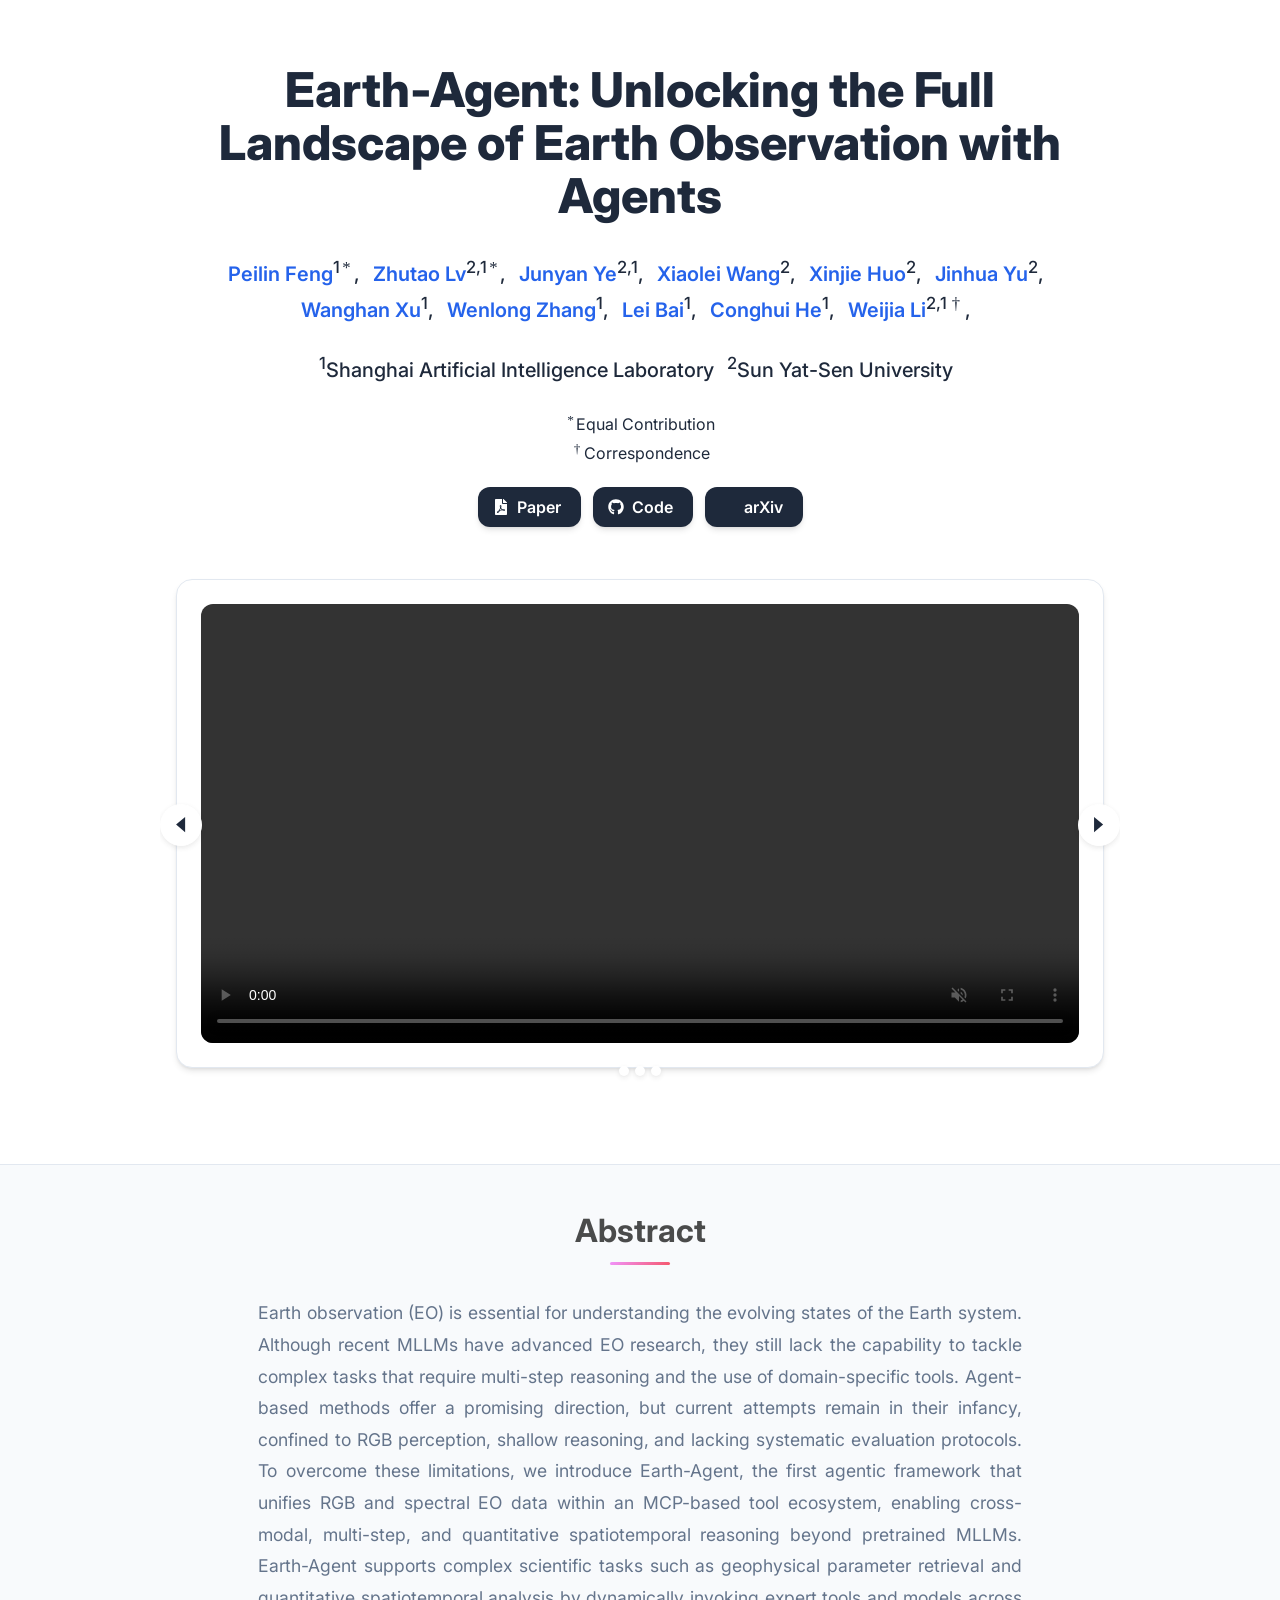
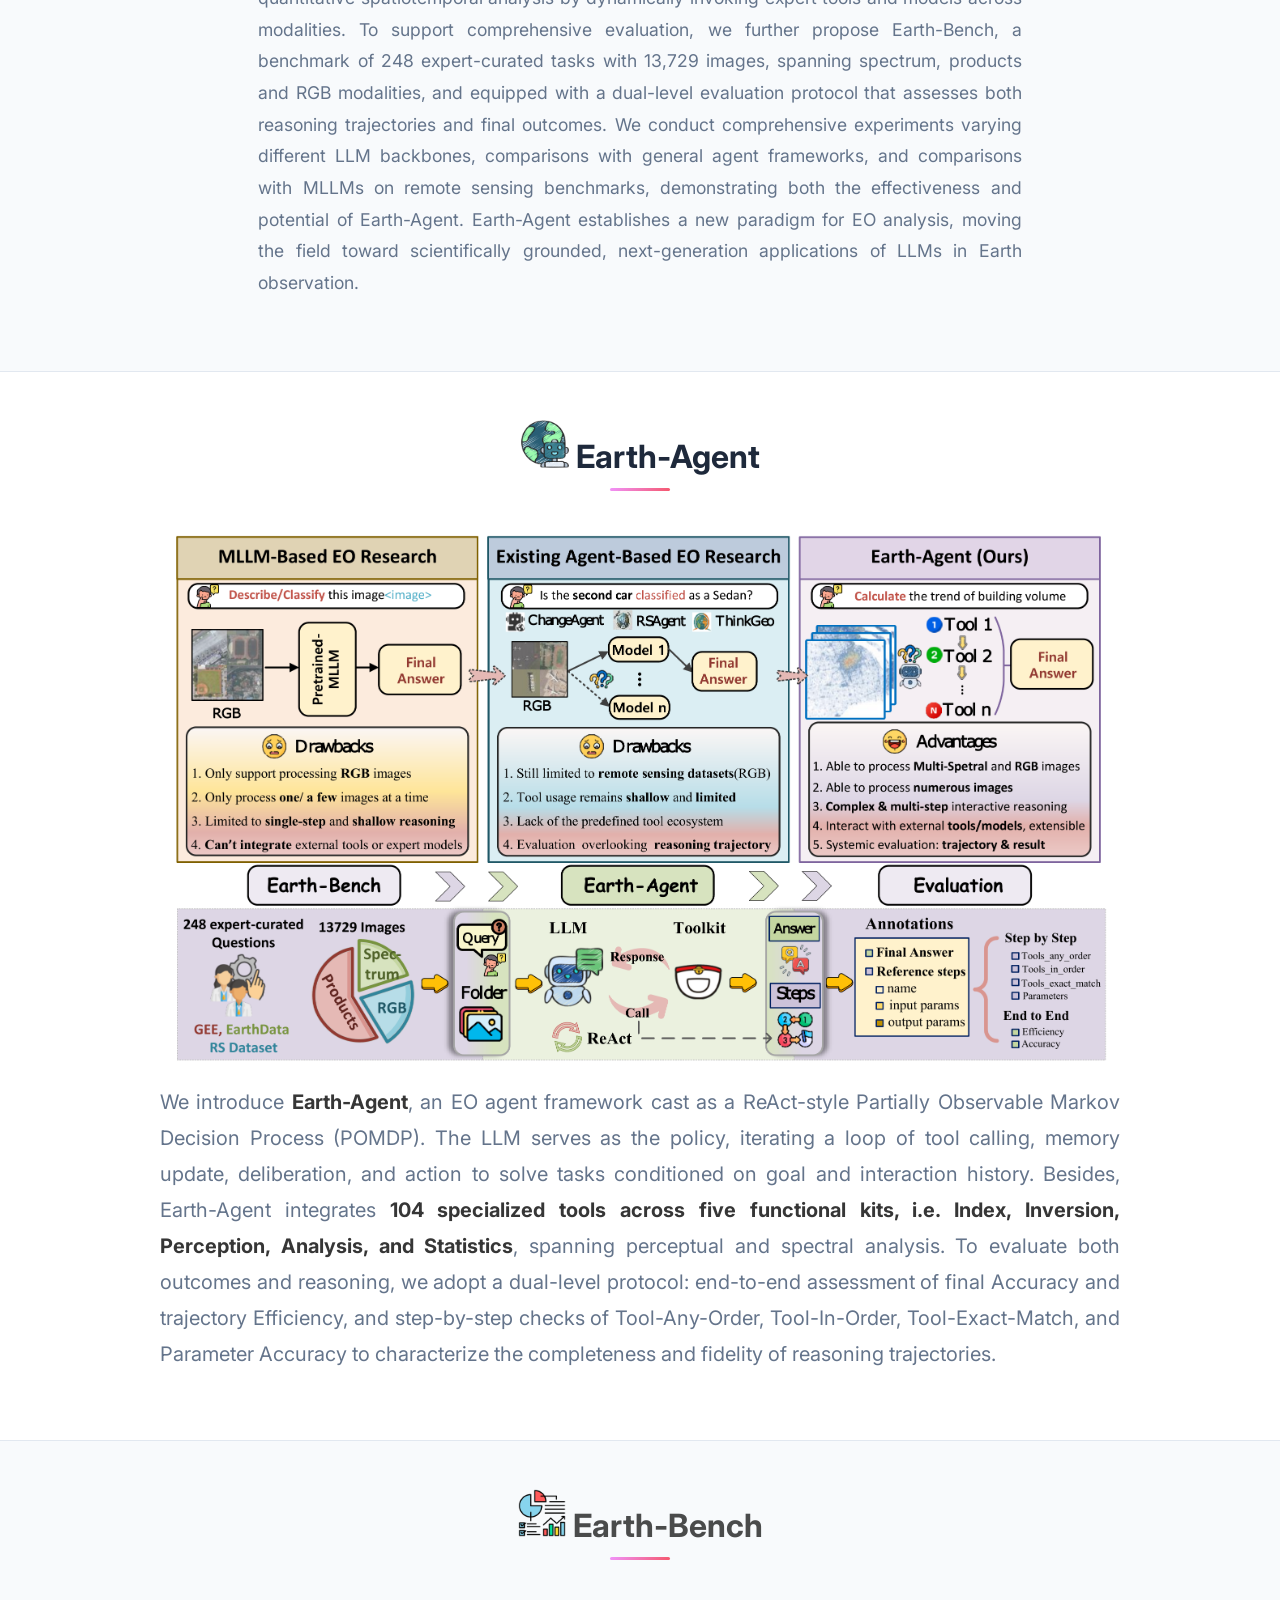
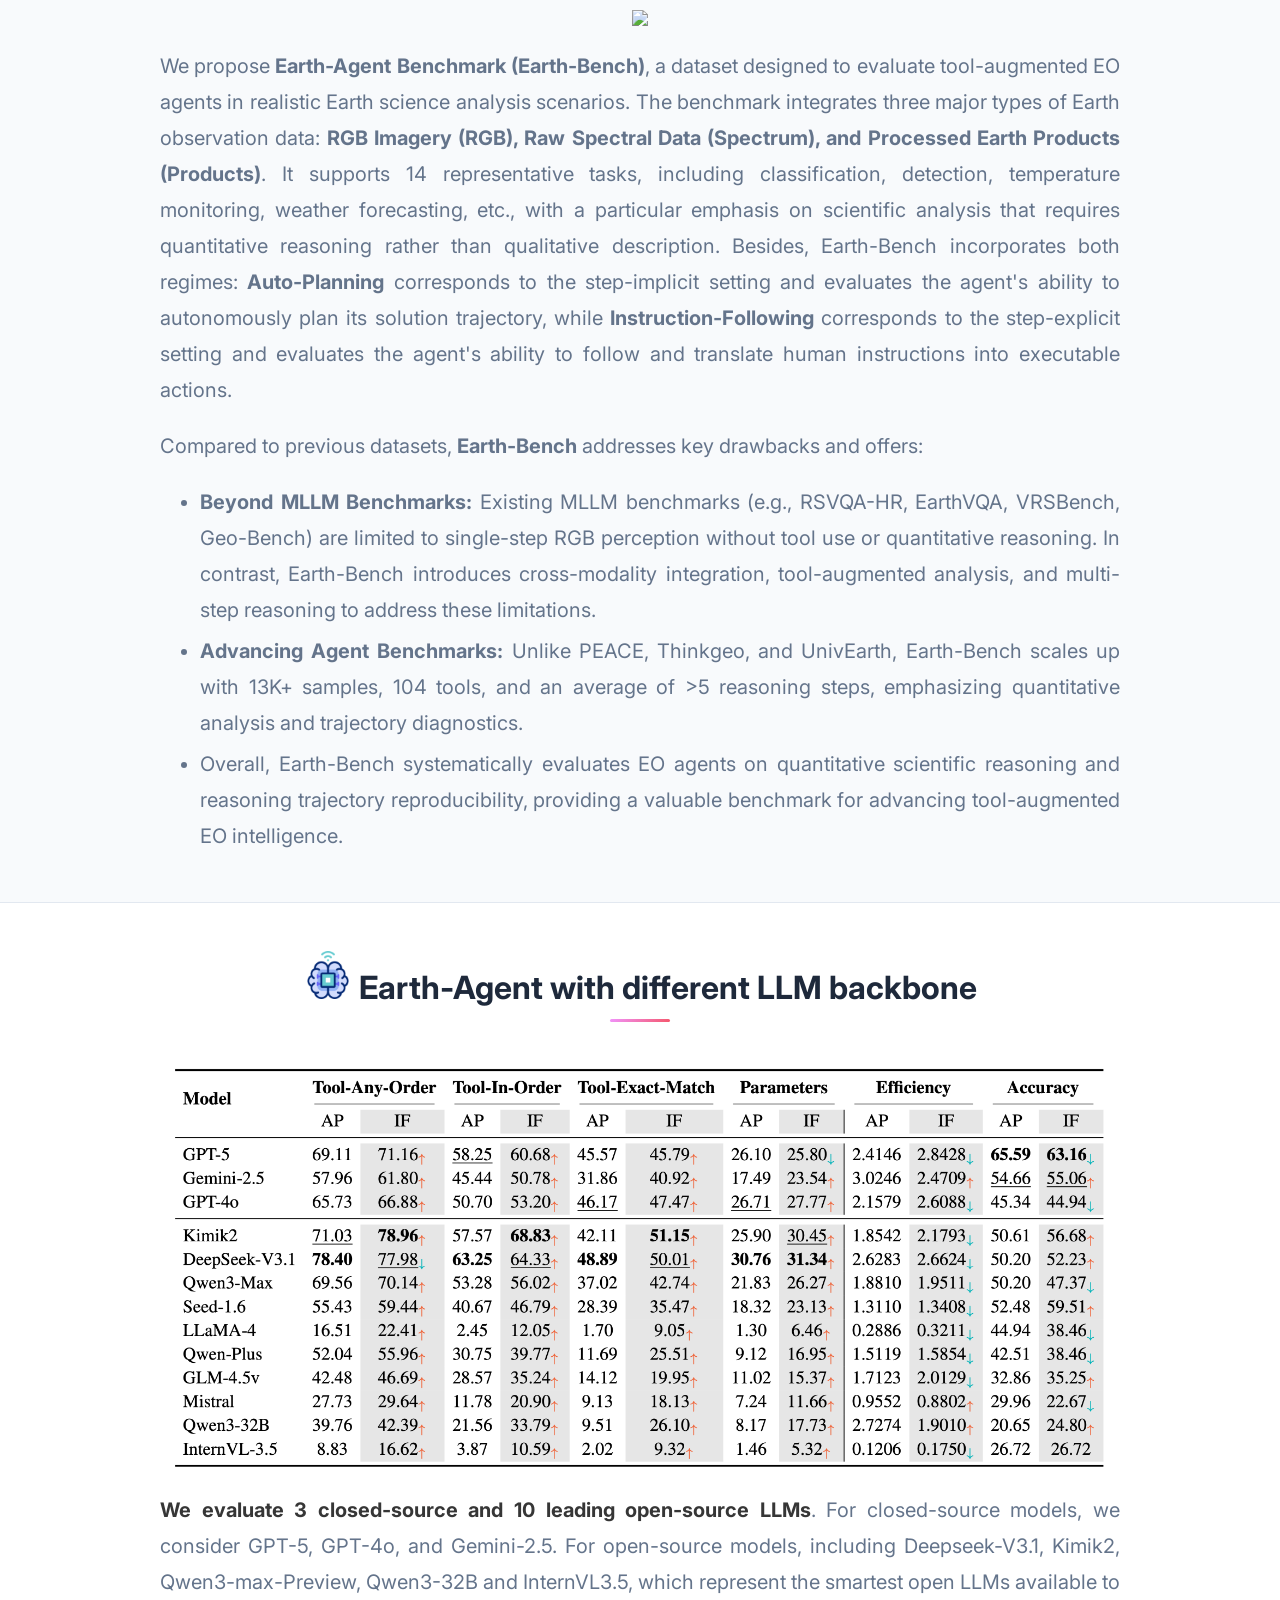
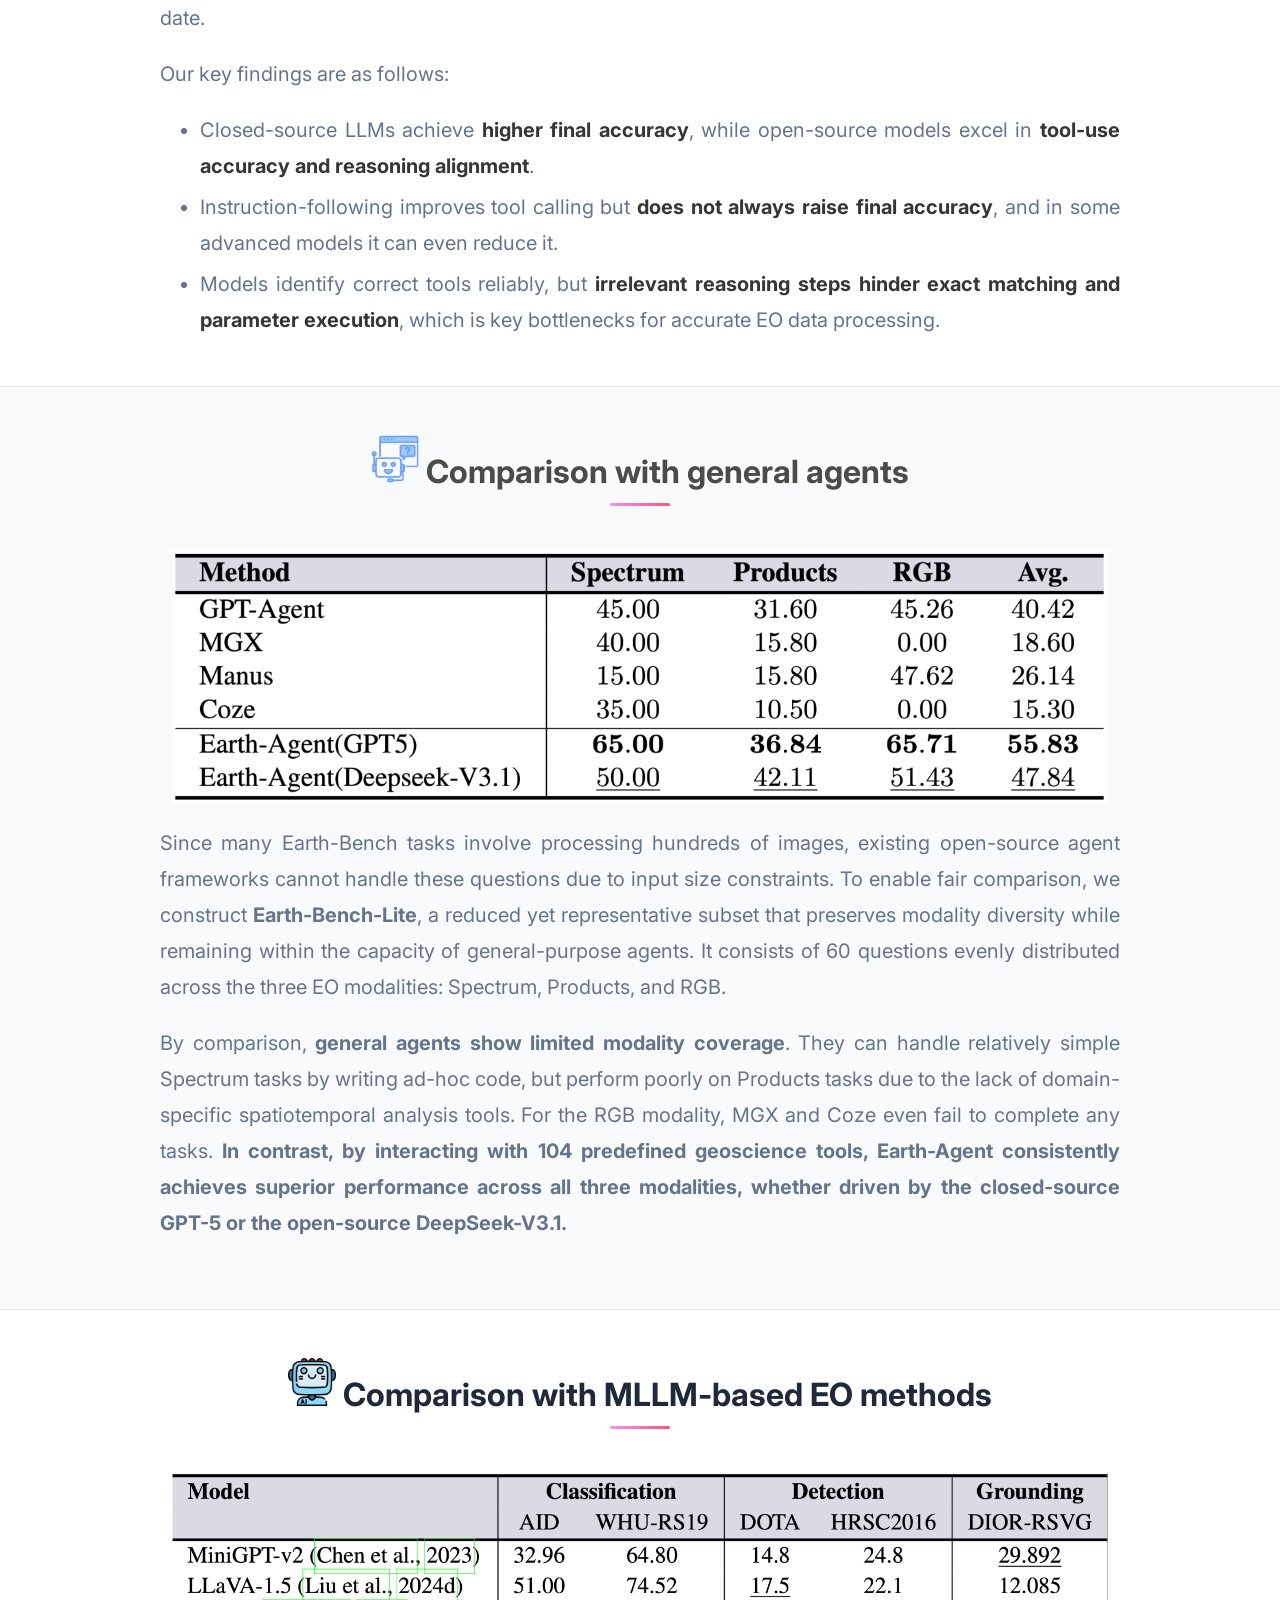
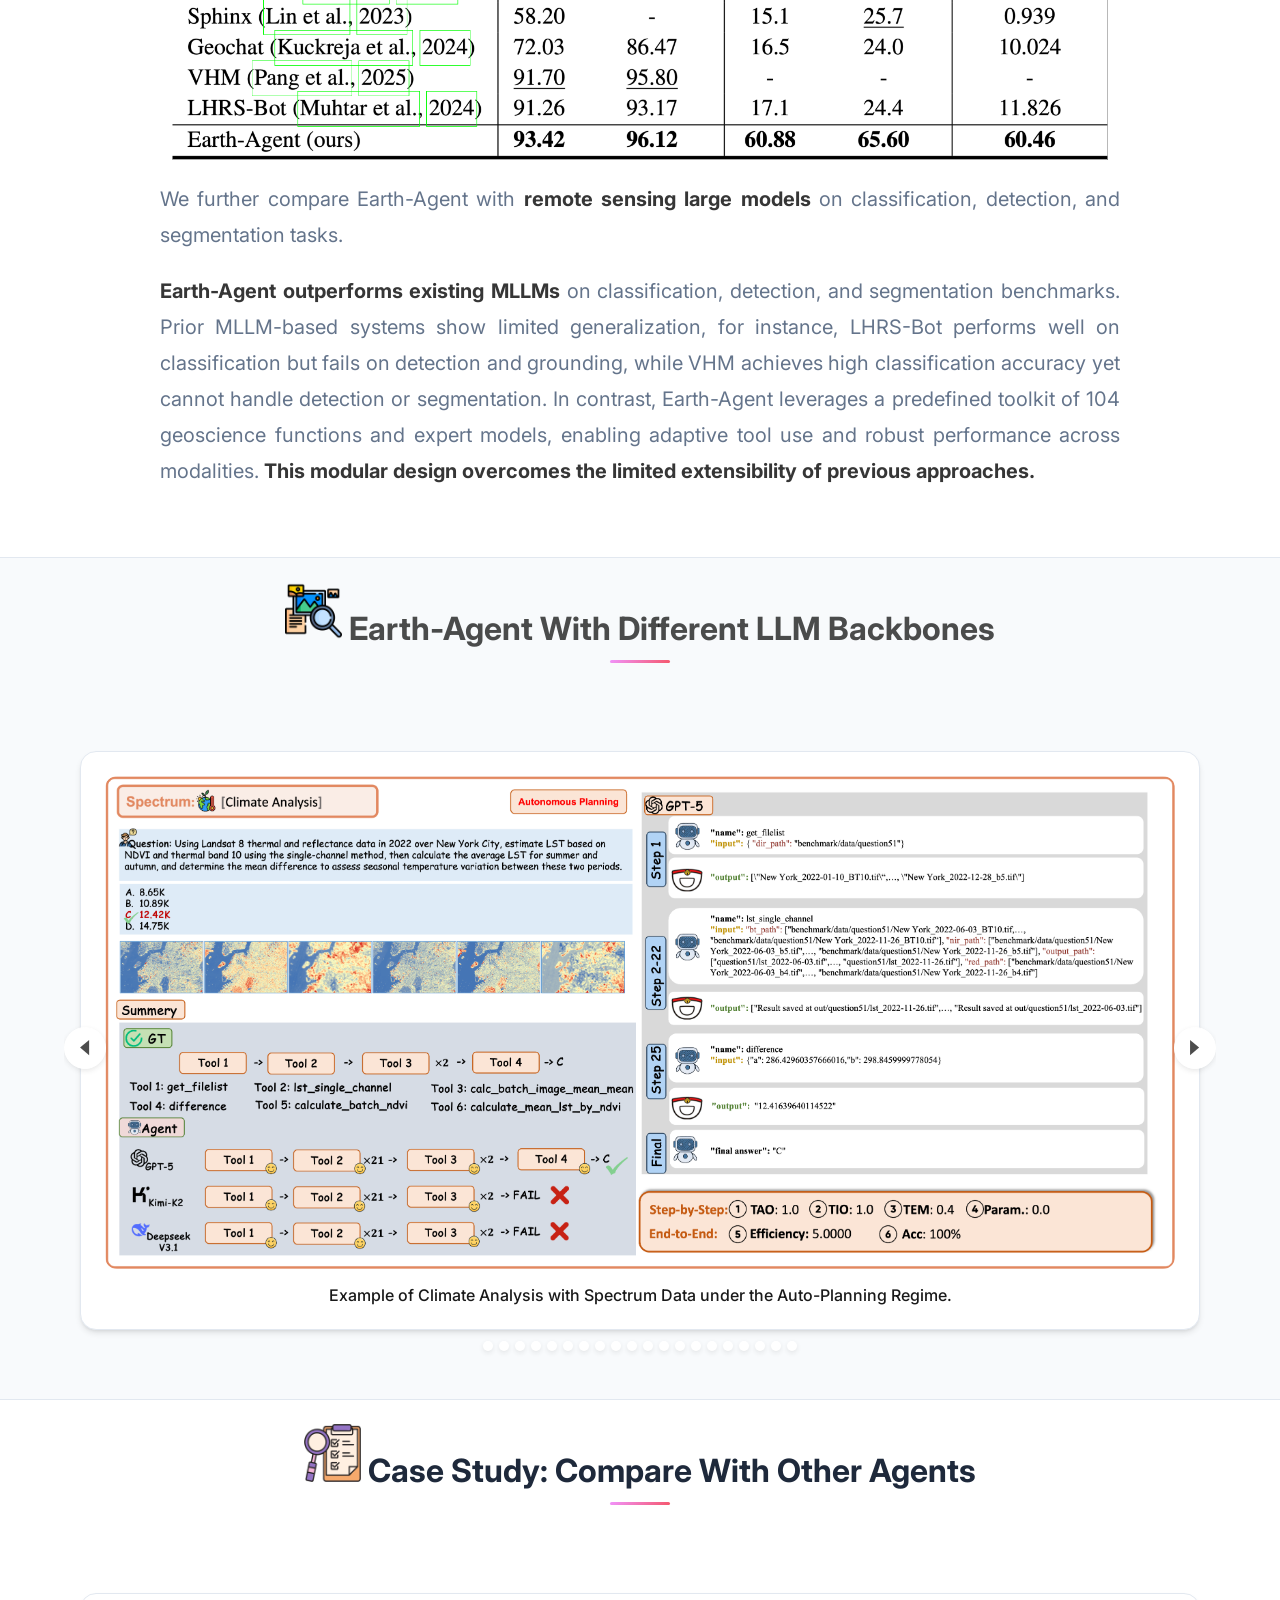
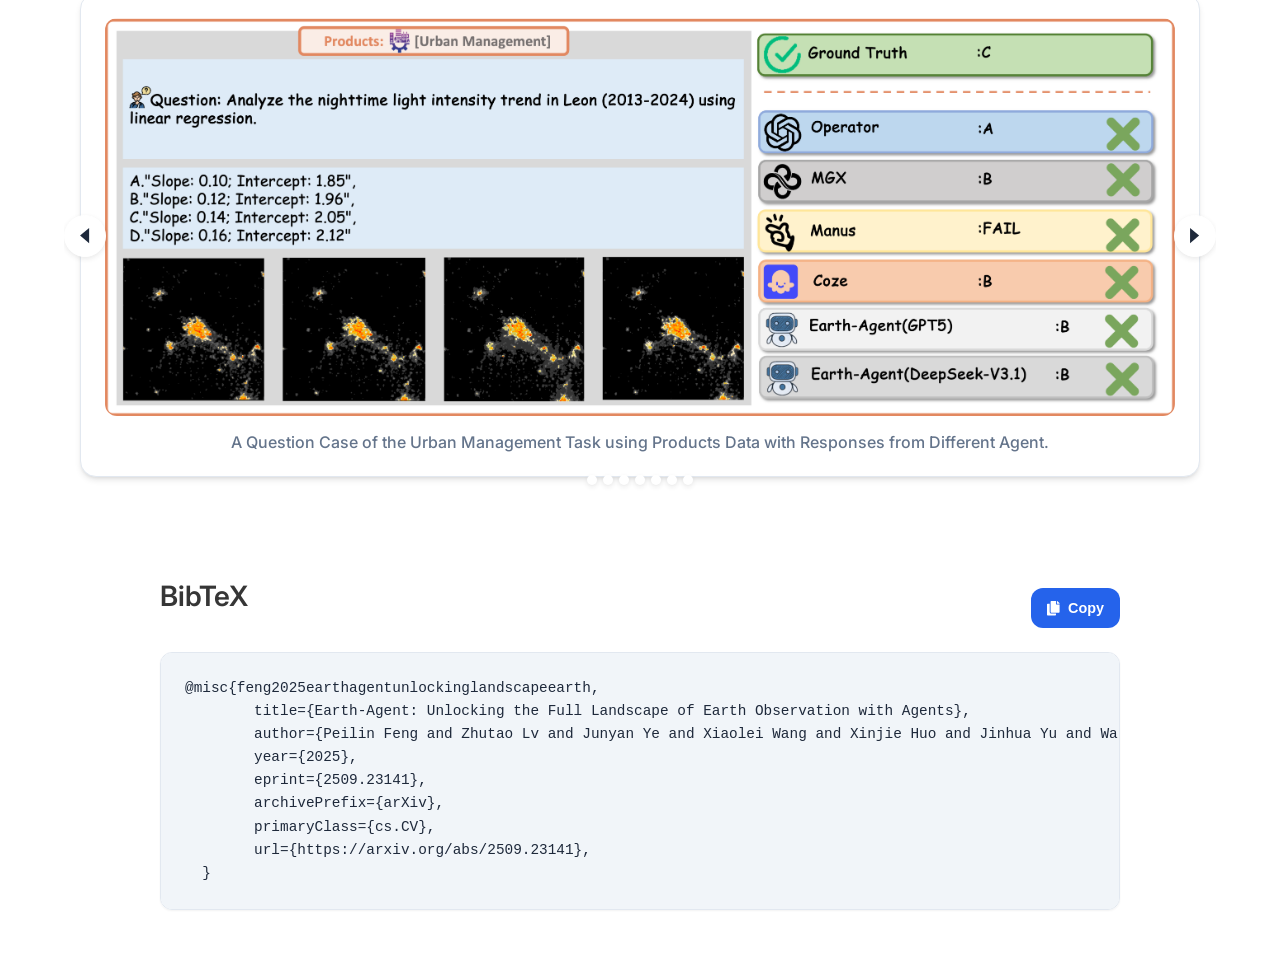
==== index.html @ bd1d17a2 "Upload website" ====
<!DOCTYPE html>
<html lang="en">
<head>
  <meta charset="utf-8">
  <meta name="viewport" content="width=device-width, initial-scale=1">
  
  <!-- Primary Meta Tags -->
  <!-- TODO: Replace with your paper title and author names -->
  <meta name="title" content="Earth-Agent: Unlocking the Full Landscape of Earth Observation with Agents - Peilin Feng, Zhutao Lv, Junyan Ye, Xiaolei Wang, Xinjie Huo, Jinhua Yu, Wanghan Xu, Wenlong Zhang, Lei Bai,Conghui He, Weijia Li">
  <!-- TODO: Write a compelling 150-160 character description of your research -->
  <meta name="description" content="Earth-Agent unifies RGB and spectral EO data with an MCP-based tool ecosystem, enabling cross-modal reasoning and scientific tasks, supported by the Earth-Bench benchmark.">
  <!-- TODO: Add 5-10 relevant keywords for your research area -->
  <meta name="keywords" content="earth, agent, benchmark, machine learning, computer vision, AI">
  <!-- TODO: List all authors -->
  <meta name="author" content="Peilin Feng, Zhutao Lv, Junyan Ye, Xiaolei Wang, Xinjie Huo, Jinhua Yu, Wanghan Xu, Wenlong Zhang, Lei Bai,Conghui He, Weijia Li"">
  <meta name="robots" content="index, follow">
  <meta name="language" content="English">
  
  <!-- Open Graph / Facebook -->
  <meta property="og:type" content="article">
  <!-- TODO: Same as paper title above -->
  <meta property="og:title" content="Earth-Agent: Unlocking the Full Landscape of Earth Observation with Agents">
  <!-- TODO: Same as description above -->
  <meta property="og:description" content="Earth-Agent unifies RGB and spectral EO data with an MCP-based tool ecosystem, enabling cross-modal reasoning and scientific tasks, supported by the Earth-Bench benchmark.">
  <!-- TODO: Replace with your actual website URL -->
  <meta property="og:url" content="https://YOUR_DOMAIN.com/YOUR_PROJECT_PAGE">
  <!-- TODO: Create a 1200x630px preview image and update path -->
  <meta property="og:image" content="https://YOUR_DOMAIN.com/static/images/logo.png">
  <meta property="og:image:width" content="1200">
  <meta property="og:image:height" content="630">
  <meta property="og:image:alt" content="PAPER_TITLE - Research Preview">
  <meta property="article:published_time" content="2024-01-01T00:00:00.000Z">
  <meta property="article:author" content="FIRST_AUTHOR_NAME">
  <meta property="article:section" content="Research">
  <meta property="article:tag" content="KEYWORD1">
  <meta property="article:tag" content="KEYWORD2">

  <!-- Academic/Research Specific -->
  <meta name="citation_title" content="PAPER_TITLE">
  <meta name="citation_author" content="FIRST_AUTHOR_LAST, FIRST_AUTHOR_FIRST">
  <meta name="citation_author" content="SECOND_AUTHOR_LAST, SECOND_AUTHOR_FIRST">
  <meta name="citation_publication_date" content="2024">
  <meta name="citation_conference_title" content="CONFERENCE_NAME">
  <meta name="citation_pdf_url" content="https://YOUR_DOMAIN.com/static/pdfs/paper.pdf">


  <!-- TODO: Replace with your paper title and authors -->
  <title>Earth-Agent</title>
  
  <!-- Favicon and App Icons -->
  <link rel="icon" type="image/x-icon" href="static/images/logo.png">
  <link rel="apple-touch-icon" href="static/images/logo.png">
  
  <!-- Critical CSS - Load synchronously -->
  <link rel="stylesheet" href="static/css/bulma.min.css">
  <link rel="stylesheet" href="static/css/index.css">
  
  <!-- Non-critical CSS - Load asynchronously -->
  <link rel="preload" href="static/css/bulma-carousel.min.css" as="style" onload="this.onload=null;this.rel='stylesheet'">
  <link rel="preload" href="static/css/bulma-slider.min.css" as="style" onload="this.onload=null;this.rel='stylesheet'">
  <link rel="preload" href="static/css/fontawesome.all.min.css" as="style" onload="this.onload=null;this.rel='stylesheet'">
  <link rel="preload" href="https://cdn.jsdelivr.net/gh/jpswalsh/academicons@1/css/academicons.min.css" as="style" onload="this.onload=null;this.rel='stylesheet'">
  
  <!-- Fallback for browsers that don't support preload -->
  <noscript>
    <link rel="stylesheet" href="static/css/bulma-carousel.min.css">
    <link rel="stylesheet" href="static/css/bulma-slider.min.css">
    <link rel="stylesheet" href="static/css/fontawesome.all.min.css">
    <link rel="stylesheet" href="https://cdn.jsdelivr.net/gh/jpswalsh/academicons@1/css/academicons.min.css">
  </noscript>
  
  <!-- Fonts - Optimized loading -->
  <link href="https://fonts.googleapis.com/css2?family=Inter:wght@400;500;600;700;800&display=swap" rel="stylesheet">
  
  <!-- Defer non-critical JavaScript -->
  <script defer src="https://ajax.googleapis.com/ajax/libs/jquery/3.5.1/jquery.min.js"></script>
  <script defer src="https://documentcloud.adobe.com/view-sdk/main.js"></script>
  <script defer src="static/js/fontawesome.all.min.js"></script>
  <script defer src="static/js/bulma-carousel.min.js"></script>
  <script defer src="static/js/bulma-slider.min.js"></script>
  <script defer src="static/js/index.js"></script>
  
  <!-- Structured Data for Academic Papers -->
  <script type="application/ld+json">
  {
    "@context": "https://schema.org",
    "@type": "ScholarlyArticle",
    "headline": "PAPER_TITLE",
    "description": "BRIEF_DESCRIPTION_OF_YOUR_RESEARCH_CONTRIBUTION_AND_FINDINGS",
    "author": [
      {
        "@type": "Person",
        "name": "FIRST_AUTHOR_NAME",
        "affiliation": {
          "@type": "Organization",
          "name": "INSTITUTION_NAME"
        }
      },
      {
        "@type": "Person",
        "name": "SECOND_AUTHOR_NAME",
        "affiliation": {
          "@type": "Organization",
          "name": "INSTITUTION_NAME"
        }
      }
    ],
    "datePublished": "2024-01-01",
    "publisher": {
      "@type": "Organization",
      "name": "CONFERENCE_OR_JOURNAL_NAME"
    },
    "url": "https://YOUR_DOMAIN.com/YOUR_PROJECT_PAGE",
    "image": "https://YOUR_DOMAIN.com/static/images/social_preview.png",
    "keywords": ["KEYWORD1", "KEYWORD2", "KEYWORD3", "machine learning", "computer vision"],
    "abstract": "FULL_ABSTRACT_TEXT_HERE",
    "citation": "BIBTEX_CITATION_HERE",
    "isAccessibleForFree": true,
    "license": "https://creativecommons.org/licenses/by/4.0/",
    "mainEntity": {
      "@type": "WebPage",
      "@id": "https://YOUR_DOMAIN.com/YOUR_PROJECT_PAGE"
    },
    "about": [
      {
        "@type": "Thing",
        "name": "RESEARCH_AREA_1"
      },
      {
        "@type": "Thing", 
        "name": "RESEARCH_AREA_2"
      }
    ]
  }
  </script>
  
  <!-- Website/Organization Structured Data -->
  <script type="application/ld+json">
  {
    "@context": "https://schema.org",
    "@type": "Organization",
    "name": "INSTITUTION_OR_LAB_NAME",
    "url": "https://YOUR_INSTITUTION_WEBSITE.com",
    "logo": "https://YOUR_DOMAIN.com/static/images/favicon.ico",
    "sameAs": [
      "https://twitter.com/YOUR_TWITTER_HANDLE",
      "https://github.com/YOUR_GITHUB_USERNAME"
    ]
  }
  </script>
  <link rel="stylesheet" href="static/css/case-chat.css">
  <script defer src="static/js/case-chat.js"></script>
</head>
<body>

  <!-- Scroll to Top Button -->
  <button class="scroll-to-top" onclick="scrollToTop()" title="Scroll to top" aria-label="Scroll to top">
    <i class="fas fa-chevron-up"></i>
  </button>

  <main id="main-content">
  <section class="hero">
    <div class="hero-body">
      <div class="container is-max-desktop">
        <div class="columns is-centered">
          <div class="column has-text-centered">
            <!-- TODO: Replace with your paper title -->
            <h1 class="title is-1 publication-title">Earth-Agent: Unlocking the Full Landscape of Earth Observation with Agents</h1>
            <div class="is-size-5 publication-authors">
              <!-- TODO: Replace with your paper authors and their personal links -->
              <span class="author-block">
                <a href="https://peilin-ff.github.io" target="_blank">Peilin Feng</a><sup>1<math xmlns="http://www.w3.org/1998/Math/MathML"><mo>*</mo></math></sup>,</span>
              <span class="author-block">
                <a href="https://scholar.google.com/citations?user=aGJ7T4YAAAAJ&hl=zh-CN&oi=ao" target="_blank">Zhutao Lv</a><sup>2,1<math xmlns="http://www.w3.org/1998/Math/MathML"><mo>*</mo></math></sup>,</span>
              <span class="author-block">
                <a href="https://yejy53.github.io" target="_blank">Junyan Ye</a><sup>2,1<math xmlns="http://www.w3.org/1998/Math/MathML"></math></sup>,</span>
              <span class="author-block">
                <a href="https://scholar.google.com/citations?user=8wbcPvcAAAAJ&hl=zh-CN&oi=sra" target="_blank">Xiaolei Wang</a><sup>2<math xmlns="http://www.w3.org/1998/Math/MathML"></math></sup>,</span>
              <span class="author-block">
                <!-- <a href="" target="_blank">Xinjie Huo</a><sup>1<math xmlns="http://www.w3.org/1998/Math/MathML"></math></sup>,</span> -->
                <a href="https://scholar.google.com/citations?user=0osg1poAAAAJ&hl=zh-CN&oi=ao" target="_blank">Xinjie Huo</a><sup>2<math xmlns="http://www.w3.org/1998/Math/MathML"></math></sup>,</span>
              <span class="author-block">
                <a href="https://scholar.google.com/citations?user=radsfXwAAAAJ&hl=zh-CN&oi=ao" target="_blank">Jinhua Yu</a><sup>2<math xmlns="http://www.w3.org/1998/Math/MathML"></math></sup>,</span>
              <span class="author-block">
                <a href="https://scholar.google.com/citations?user=lmCL5xQAAAAJ&hl=zh-CN&oi=ao" target="_blank">Wanghan Xu</a><sup>1<math xmlns="http://www.w3.org/1998/Math/MathML"></math></sup>,</span>
              <span class="author-block">
                <a href="https://wenlongzhang0517.github.io" target="_blank">Wenlong Zhang</a><sup>1<math xmlns="http://www.w3.org/1998/Math/MathML"></math></sup>,</span>
              <span class="author-block">
                <a href="http://leibai.site" target="_blank">Lei Bai</a><sup>1<math xmlns="http://www.w3.org/1998/Math/MathML"></math></sup>,</span>
              <span class="author-block">
                <a href="https://conghui.github.io" target="_blank">Conghui He</a><sup>1<math xmlns="http://www.w3.org/1998/Math/MathML"></math></sup>,</span>
              <span class="author-block">
                <a href="https://liweijia.github.io" target="_blank">Weijia Li</a><sup>2,1<math xmlns="http://www.w3.org/1998/Math/MathML"><mo>†</mo></math></sup>,</span>
            </div>

            <div class="is-size-5 publication-authors">
              <span class="author-block"><sup>1</sup>Shanghai Artificial Intelligence Laboratory</span>
              <span class="author-block"><sup>2</sup>Sun Yat-Sen University </span>
            </div>
            <h4><sup><math xmlns="http://www.w3.org/1998/Math/MathML"><mo>*</mo></math></sup>Equal Contribution<sup></h4>
            <h4><sup><math xmlns="http://www.w3.org/1998/Math/MathML"><mo>†</mo></math></sup>Correspondence<sup></h4>

            <!-- <!!!!!!!!!!!!!!!!!!!!!!!!!!Replace Links!!!!!!!!!!!!!!!!!!!!!!> -->
                  <div class="column has-text-centered">
                    <div class="publication-links">
                         <!-- TODO: Update with your arXiv paper ID -->
                      <span class="link-block">
                        <a href="https://arxiv.org/pdf/2509.23141.pdf" target="_blank"
                        class="external-link button is-normal is-rounded is-dark">
                        <span class="icon">
                          <i class="fas fa-file-pdf"></i>
                        </span>
                        <span>Paper</span>
                      </a>
                    </span>

                    <!-- TODO: Add your supplementary material PDF or remove this section -->
                    <!-- <span class="link-block">
                      <a href="static/pdfs/supplementary_material.pdf" target="_blank"
                      class="external-link button is-normal is-rounded is-dark">
                      <span class="icon">
                        <i class="fas fa-file-pdf"></i>
                      </span>
                      <span>Supplementary</span>
                    </a>
                  </span> -->

                  <!-- TODO: Replace with your GitHub repository URL -->
                  <span class="link-block">
                    <a href="https://github.com/Peilin-FF/Earth-Agent" target="_blank"
                    class="external-link button is-normal is-rounded is-dark">
                    <span class="icon">
                      <i class="fab fa-github"></i>
                    </span>
                    <span>Code</span>
                  </a>
                </span>

                <!-- TODO: Update with your arXiv paper ID -->
                <span class="link-block">
                  <a href="https://arxiv.org/abs/2509.23141" target="_blank"
                  class="external-link button is-normal is-rounded is-dark">
                  <span class="icon">
                    <i class="ai ai-arxiv"></i>
                  </span>
                  <span>arXiv</span>
                </a>
              </span>
            </div>
          </div>
        </div>
      
      </div>
      
    </div>
    <div class="container is-max-desktop">
      <div id="results-carousel" class="carousel results-carousel">
        <div class="item item-video1">
          <!-- TODO: Add poster image for better preview -->
          <video poster="" id="video1" controls muted loop height="100%" preload="metadata">
            <!-- Your video file here -->
            <source src="static/videos/case1_1080p.mov" type="video/mp4">
          </video>
        </div>
        <div class="item item-video2">
          <!-- TODO: Add poster image for better preview -->
          <video poster="" id="video2" controls muted loop height="100%" preload="metadata">
            <!-- Your video file here -->
            <source src="static/videos/case2_1080p.mov" type="video/mp4">
          </video>
        </div>
        <div class="item item-video3">
          <!-- TODO: Add poster image for better preview -->
          <video poster="" id="video3" controls muted loop height="100%" preload="metadata">
            <!-- Your video file here -->
            <source src="static/videos/case3_1080p.mov" type="video/mp4">
          </video>
        </div>
      </div>
    </div>
  </div>
</section>




<!-- Paper abstract -->
<section class="section hero is-light">
  <div class="container is-max-desktop">
    <div class="columns is-centered has-text-centered">
      <div class="column is-four-fifths">
        <h2 class="title is-3">Abstract</h2>
        <div class="content has-text-justified">
          <!-- TODO: Replace with your paper abstract -->
          <p>
            Earth observation (EO) is essential for understanding the evolving states of the Earth system.  Although recent MLLMs have advanced EO research, they still lack the capability to tackle complex tasks that require multi-step reasoning and the use of domain-specific tools. Agent-based methods offer a promising direction, but current attempts remain in their infancy, confined to RGB perception, shallow reasoning, and lacking systematic evaluation protocols.
            To overcome these limitations, we introduce Earth-Agent, the first agentic framework that unifies RGB and spectral EO data within an MCP-based tool ecosystem, enabling cross-modal, multi-step, and quantitative spatiotemporal reasoning beyond pretrained MLLMs. Earth-Agent supports complex scientific tasks such as geophysical parameter retrieval and quantitative spatiotemporal analysis by dynamically invoking expert tools and models across modalities. To support comprehensive evaluation, we further propose Earth-Bench, a benchmark of 248 expert-curated tasks with 13,729 images, spanning spectrum, products and RGB modalities, and equipped with a dual-level evaluation protocol that assesses both reasoning trajectories and final outcomes. We conduct comprehensive experiments varying different LLM backbones, comparisons with general agent frameworks, and comparisons with MLLMs on remote sensing benchmarks, demonstrating both the effectiveness and potential of Earth-Agent. Earth-Agent establishes a new paradigm for EO analysis, moving the field toward scientifically grounded, next-generation applications of LLMs in Earth observation.
          </p>
        </div>
      </div>
    </div>
  </div>
</section>
<!-- End paper abstract -->

<!-- Agent -->
<section class="section hero">
  <div class="container is-max-desktop">
    <div class="columns is-centered has-text-centered">
      <div class="column is-five-fifths">
        <h2 class="title is-3">
          <img src="static/images/earth-agent.png" style="max-width: 5%; height: auto"/>
          Earth-Agent
        </h2>
        <div class="content has-text-justified">
          <div class="column is-centered has-text-centered">
            <img src="static/images/Figure1.png" style="max-width: 100%; height: auto"/>
            <!-- <object data="static/images/earthagent.pdf" type="application/pdf" width="100%" height="800px"></object> -->
            <!-- <embed src="static/images/earthagent.pdf" type="application/pdf" width="100%" height="800px" /> -->
            <!-- <iframe src="static/images/earthagent.png" width="100%" height="800px"></iframe> -->
          </div>
          <div class="has-text-justified" style="font-size: 20px; margin-bottom: 20px;" >
            We introduce <strong>Earth-Agent</strong>, an EO agent framework cast as a ReAct-style Partially Observable Markov Decision Process (POMDP). The LLM serves as the policy, iterating a loop of tool calling, memory update, deliberation, and action to solve tasks conditioned on goal and interaction history. Besides, Earth-Agent integrates <strong>104 specialized tools across five functional kits, i.e. Index, Inversion, Perception, Analysis, and Statistics</strong>, spanning perceptual and spectral analysis. To evaluate both outcomes and reasoning, we adopt a dual-level protocol: end-to-end assessment of final Accuracy and trajectory Efficiency, and step-by-step checks of Tool-Any-Order, Tool-In-Order, Tool-Exact-Match, and Parameter Accuracy to characterize the completeness and fidelity of reasoning trajectories.
          </div>
        </div>
      </div>
    </div>
  </div>
</section>

<!-- Benchmark -->

<section class="section hero is-light">
  <div class="container is-max-desktop">
    <div class="columns is-centered has-text-centered">
      <div class="column is-fifth-fifths">
        <h2 class="title is-3">
          <img src="static/images/earth-bench.png" style="max-width: 5%; height: auto"/>
          Earth-Bench
        </h2>
        <div class="content has-text-justified">
          <div class="column is-centered has-text-centered">
            <img src="static/images/Dataset.png" style="max-width: 100%; height: auto"/>
          </div>
          <div class="has-text-justified" style="font-size: 20px; margin-bottom: 20px;" >
            We propose <strong>Earth-Agent Benchmark (Earth-Bench)</strong>, a dataset designed to evaluate tool-augmented EO agents in realistic Earth science analysis scenarios. The benchmark integrates three major types of Earth observation data: <strong>RGB Imagery (RGB), Raw Spectral Data (Spectrum), and Processed Earth Products (Products)</strong>. It supports 14 representative tasks, including classification, detection, temperature monitoring, weather forecasting, etc., with a particular emphasis on scientific analysis that requires quantitative reasoning rather than qualitative description. Besides, Earth-Bench incorporates both regimes: <strong>Auto-Planning</strong> corresponds to the step-implicit setting and evaluates the agent's ability to autonomously plan its solution trajectory, while <strong>Instruction-Following</strong> corresponds to the step-explicit setting and evaluates the agent's ability to follow and translate human instructions into executable actions.
          </div>
          <div class="has-text-justified" style="font-size: 20px">
            Compared to previous datasets, <strong>Earth-Bench</strong> addresses key drawbacks and offers:
            <ul>
              <li>
                <strong>Beyond MLLM Benchmarks:</strong></i> Existing MLLM benchmarks (e.g., RSVQA-HR, EarthVQA, VRSBench, Geo-Bench) are limited to single-step RGB perception without tool use or quantitative reasoning. In contrast, Earth-Bench introduces cross-modality integration, tool-augmented analysis, and multi-step reasoning to address these limitations.
              </li>
              <li>
                <strong>Advancing Agent Benchmarks:</strong></i> Unlike PEACE, Thinkgeo, and UnivEarth, Earth-Bench scales up with 13K+ samples, 104 tools, and an average of >5 reasoning steps, emphasizing quantitative analysis and trajectory diagnostics.
              </li>
              <li>
                Overall, Earth-Bench systematically evaluates EO agents on quantitative scientific reasoning and reasoning trajectory reproducibility, providing a valuable benchmark for advancing tool-augmented EO intelligence.
              </li>
            </ul>
          </div>          
        </div>
      </div>
    </div>
  </div>
</section>

<!-- Result1 -->

<section class="section hero">
  <div class="container is-max-desktop">
    <div class="columns is-centered has-text-centered">
      <div class="column is-five-fifths">
        <h2 class="title is-3">
          <img src="static/images/artificial-intelligence.png " style="max-width: 5%; height: auto"/>
          Earth-Agent with different LLM backbone
        </h2>
        <div class="content has-text-justified">
          <div class="column is-centered has-text-centered">
            <img src="static/images/result_all.png" style="max-width: 100%; height: auto"/>
          </div>
          <div class="has-text-justified" style="font-size: 20px; margin-bottom: 20px;" >
            <strong>We evaluate 3 closed-source and 10 leading open-source LLMs</strong>. For closed-source models, we consider GPT-5, GPT-4o, and Gemini-2.5. For open-source models, including Deepseek-V3.1, Kimik2, Qwen3-max-Preview, Qwen3-32B and InternVL3.5, which represent the smartest open LLMs available to date.
          </div>
          <div class="has-text-justified" style="font-size: 20px">
            Our key findings are as follows:
            <ul>
              <li>
                Closed-source LLMs achieve <strong>higher final accuracy</strong>, while open-source models excel in <strong>tool-use accuracy and reasoning alignment</strong>.
              </li>
              <li>
                Instruction-following improves tool calling but <strong>does not always raise final accuracy</strong>, and in some advanced models it can even reduce it.
              </li>
              <li>
                Models identify correct tools reliably, but <strong>irrelevant reasoning steps hinder exact matching and parameter execution</strong>, which is key bottlenecks for accurate EO data processing.
              </li>
            </ul>
          </div>          
        </div>
      </div>
    </div>
  </div>
</section>


<!-- Result2 -->
<section class="section hero is-light">
  <div class="container is-max-desktop">
    <div class="columns is-centered has-text-centered">
      <div class="column is-fifth-fifths">
        <h2 class="title is-3">
          <img src="static/images/virtual-assistant.png " style="max-width: 5%; height: auto"/>
          Comparison with general agents
        </h2>
        <div class="content has-text-justified">
          <div class="column is-centered has-text-centered">
            <img src="static/images/result_agent.png" style="max-width: 100%; height: auto"/>
          </div>
          <div class="has-text-justified" style="font-size: 20px; margin-bottom: 20px;" >
            Since many Earth-Bench tasks involve processing hundreds of images, existing open-source agent frameworks cannot handle these questions due to input size constraints. To enable fair comparison, we construct <strong>Earth-Bench-Lite</strong>, a reduced yet representative subset that preserves modality diversity while remaining within the capacity of general-purpose agents. It consists of 60 questions evenly distributed across the three EO modalities: Spectrum, Products, and RGB.
          </div>      
          <div class="has-text-justified" style="font-size: 20px; margin-bottom: 20px;" >
            By comparison, <strong>general agents show limited modality coverage</strong>. They can handle relatively simple Spectrum tasks by writing ad-hoc code, but perform poorly on Products tasks due to the lack of domain-specific spatiotemporal analysis tools. For the RGB modality, MGX and Coze even fail to complete any tasks. <strong>In contrast, by interacting with 104 predefined geoscience tools, Earth-Agent consistently achieves superior performance across all three modalities, whether driven by the closed-source GPT-5 or the open-source DeepSeek-V3.1.</strong>
          </div>          
        </div>
      </div>
    </div>
  </div>
</section>

<!-- Result3 -->

<section class="section hero">
  <div class="container is-max-desktop">
    <div class="columns is-centered has-text-centered">
      <div class="column is-five-fifths">
        <h2 class="title is-3">
          <img src="static/images/ai.png " style="max-width: 5%; height: auto"/>
          Comparison with MLLM-based EO methods
        </h2>
        <div class="content has-text-justified">
          <div class="column is-centered has-text-centered">
            <img src="static/images/result_vlm.png" style="max-width: 100%; height: auto"/>
          </div>
          <div class="has-text-justified" style="font-size: 20px; margin-bottom: 20px;" >
            We further compare Earth-Agent with <strong>remote sensing large models</strong> on classification, detection, and segmentation tasks.
          </div>      
          <div class="has-text-justified" style="font-size: 20px; margin-bottom: 20px;" >
            <strong>Earth-Agent outperforms existing MLLMs</strong> on classification, detection, and segmentation benchmarks. Prior MLLM-based systems show limited generalization, for instance, LHRS-Bot performs well on classification but fails on detection and grounding, while VHM achieves high classification accuracy yet cannot handle detection or segmentation. In contrast, Earth-Agent leverages a predefined toolkit of 104 geoscience functions and expert models, enabling adaptive tool use and robust performance across modalities. <strong>This modular design overcomes the limited extensibility of previous approaches.</strong>
          </div>  
        </div>
      </div>
    </div>
  </div>
</section>

<!-- Image carousel -->
<section class="hero is-small is-light">
  <div class="hero-body">
    <div class="container">
      <div class="columns is-centered has-text-centered">
        <div class="column is-five-fifths">
          <h2 class="title is-3">
        <img src="static/images/research.png " style="max-width: 5%; height: auto"/>
        Earth-Agent With Different LLM Backbones
      </h2>
        </div>
      </div>
      <div id="results-carousel" class="carousel results-carousel">
       <div class="item" style="text-align: center;">
        <!-- TODO: Replace with your research result images -->
        <img src="static/images/Spec_Cli_AP.png" style="width: auto; max-height: 1000px" alt="Example of Climate Analysis with Spectrum Data under the Auto-Planning Regime." loading="lazy"/>
        <!-- TODO: Replace with description of this result -->
        <h2 class="subtitle has-text-centered">
          Example of Climate Analysis with Spectrum Data under the Auto-Planning Regime.
        </h2>
      </div>
      <!--  -->
      <div class="item" style="text-align: center;">
        <!-- TODO: Replace with your research result images -->
        <img src="static/images/Spec_Cli_IF.png" style="width: auto; max-height: 1000px" alt="Example of Climate Analysis with Spectrum Data under the Instruction-Following Regime." loading="lazy"/>
        <!-- TODO: Replace with description of this result -->
        <h2 class="subtitle has-text-centered">
          Example of Climate Analysis with Spectrum Data under the Instruction-Following Regime.
        </h2>
      </div>
      <!--  -->
      <div class="item" style="text-align: center;">
        <!-- TODO: Replace with your research result images -->
        <img src="static/images/Spec_Disaster_AP.png" style="width: auto; max-height: 1000px" alt="Example of Disaster Judgement with Spectrum Data under the Auto-Planning Regime." loading="lazy"/>
        <!-- TODO: Replace with description of this result -->
        <h2 class="subtitle has-text-centered">
          Example of Disaster Judgement with Spectrum Data under the Auto-Planning Regime.
        </h2>
      </div>
      <div class="item" style="text-align: center;">
        <!-- TODO: Replace with your research result images -->
        <img src="static/images/Spec_Disaster_IF.png" style="width: auto; max-height: 1000px" alt="Example of Disaster Judgement with Spectrum Data under the Instruction-Following Regime." loading="lazy"/>
        <!-- TODO: Replace with description of this result -->
        <h2 class="subtitle has-text-centered">
          Example of Disaster Judgement with Spectrum Data under the Instruction-Following Regime.
        </h2>
      </div>
      <!--  -->
      <div class="item" style="text-align: center;">
        <!-- TODO: Replace with your research result images -->
        <img src="static/images/Spec_TEMP_AP.png" style="width: auto; max-height: 1000px" alt="Example of Temperature Monitoring with Spectrum Data under the Auto-Planning Regime." loading="lazy"/>
        <!-- TODO: Replace with description of this result -->
        <h2 class="subtitle has-text-centered">
          Example of Temperature Monitoring with Spectrum Data under the Auto-Planning Regime.
        </h2>
      </div>
      <div class="item" style="text-align: center;">
        <!-- TODO: Replace with your research result images -->
        <img src="static/images/Spec_TEMP_IF.png" style="width: auto; max-height: 1000px" alt="Example of Temperature Monitoring with Spectrum Data under the Instruction-Following Regime." loading="lazy"/>
        <!-- TODO: Replace with description of this result -->
        <h2 class="subtitle has-text-centered">
          Example of Temperature Monitoring with Spectrum Data under the Instruction-Following Regime.
        </h2>
      </div>
      <!--  -->
      <div class="item" style="text-align: center;">
        <!-- TODO: Replace with your research result images -->
        <img src="static/images/Spec_Urban_AP.png" style="width: auto; max-height: 1000px" alt="Example of Urban Management with Spectrum Data under the Auto-Planning Regime." loading="lazy"/>
        <!-- TODO: Replace with description of this result -->
        <h2 class="subtitle has-text-centered">
          Example of Urban Management with Spectrum Data under the Auto-Planning Regime.
        </h2>
      </div>
      <div class="item" style="text-align: center;">
        <!-- TODO: Replace with your research result images -->
        <img src="static/images/Spec_Urban_IF.png" style="width: auto; max-height: 1000px" alt="Example of Urban Management with Spectrum Data under the Instruction-Following Regime." loading="lazy"/>
        <!-- TODO: Replace with description of this result -->
        <h2 class="subtitle has-text-centered">
          Example of Urban Management with Spectrum Data under the Instruction-Following Regime.
        </h2>
      </div>
      <!--  -->
      <div class="item" style="text-align: center;">
        <!-- TODO: Replace with your research result images -->
        <img src="static/images/Spec_Veg_AP.png" style="width: auto; max-height: 1000px" alt="Example of Vegetation Monitoring with Spectrum Data under the Auto-Planning Regime." loading="lazy"/>
        <!-- TODO: Replace with description of this result -->
        <h2 class="subtitle has-text-centered">
          Example of Vegetation Monitoring with Spectrum Data under the Auto-Planning Regime.
        </h2>
      </div>
      <div class="item" style="text-align: center;">
        <!-- TODO: Replace with your research result images -->
        <img src="static/images/Spec_Veg_IF.png" style="width: auto; max-height: 1000px" alt="Example of Vegetation Monitoring with Spectrum Data under the Instruction-Following Regime." loading="lazy"/>
        <!-- TODO: Replace with description of this result -->
        <h2 class="subtitle has-text-centered">
          Example of Vegetation Monitoring with Spectrum Data under the Instruction-Following Regime.
        </h2>
      </div>
      <!--  -->
      <div class="item" style="text-align: center;">
        <!-- TODO: Replace with your research result images -->
        <img src="static/images/Prod_Poll_AP.png" style="width: auto; max-height: 1000px" alt="Example of Pollution Regulation with Products Data under the Auto-Planning Regime." loading="lazy"/>
        <!-- TODO: Replace with description of this result -->
        <h2 class="subtitle has-text-centered">
          Example of Pollution Regulation with Products Data under the Auto-Planning Regime.
        </h2>
      </div>
      <div class="item" style="text-align: center;">
        <!-- TODO: Replace with your research result images -->
        <img src="static/images/Prod_Poll_IF.png" style="width: auto; max-height: 1000px" alt="Example of Pollution Regulation with Products Data under the Instruction-Following Regime." loading="lazy"/>
        <!-- TODO: Replace with description of this result -->
        <h2 class="subtitle has-text-centered">
          Example of Pollution Regulation with Products Data under the Instruction-Following Regime.
        </h2>
      </div>
      
      <div class="item" style="text-align: center;">
        <!-- TODO: Replace with your research result images -->
        <img src="static/images/Prod_Wat_AP.png" style="width: auto; max-height: 1000px" alt="Example of Water Management with Products Data under the Auto-Planning Regime." loading="lazy"/>
        <!-- TODO: Replace with description of this result -->
        <h2 class="subtitle has-text-centered">
          Example of Water Management with Products Data under the Auto-Planning Regime.
        </h2>
      </div>
      <div class="item" style="text-align: center;">
        <!-- TODO: Replace with your research result images -->
        <img src="static/images/Prod_Wat_IF.png" style="width: auto; max-height: 1000px" alt="Example of Water Management with Products Data under the Instruction-Following Regime." loading="lazy"/>
        <!-- TODO: Replace with description of this result -->
        <h2 class="subtitle has-text-centered">
          Example of Water Management with Products Data under the Instruction-Following Regime.
        </h2>
      </div>
      <!--  -->
      <div class="item" style="text-align: center;">
        <!-- TODO: Replace with your research result images -->
        <img src="static/images/Prod_Wea_AP.png" style="width: auto; max-height: 1000px" alt="Example of Weather Management with Products Data under the Auto-Planning Regime." loading="lazy"/>
        <!-- TODO: Replace with description of this result -->
        <h2 class="subtitle has-text-centered">
          Example of Weather Management with Products Data under the Auto-Planning Regime.
        </h2>
      </div>
      <div class="item" style="text-align: center;">
        <!-- TODO: Replace with your research result images -->
        <img src="static/images/Prod_Wea_IF.png" style="width: auto; max-height: 1000px" alt="Example of Weather Management with Products Data under the Instruction-Following Regime." loading="lazy"/>
        <!-- TODO: Replace with description of this result -->
        <h2 class="subtitle has-text-centered">
          Example of Weather Management with Products Data under the Instruction-Following Regime.
        </h2>
      </div>
      <!--  -->
      <div class="item" style="text-align: center;">
        <!-- TODO: Replace with your research result images -->
        <img src="static/images/RGB_Change_AP.png" style="width: auto; max-height: 1000px" alt="Example of Change Detection with RGB Data under the Instruction-Following Regime." loading="lazy"/>
        <!-- TODO: Replace with description of this result -->
        <h2 class="subtitle has-text-centered">
          Example of Change Detection with RGB Data under the Auto-Planning Regime.
        </h2>
      </div>
      <div class="item" style="text-align: center;">
        <!-- TODO: Replace with your research result images -->
        <img src="static/images/RGB_Change_IF.png" style="width: auto; max-height: 1000px" alt="Example of Change Detection with RGB Data under the Instruction-Following Regime." loading="lazy"/>
        <!-- TODO: Replace with description of this result -->
        <h2 class="subtitle has-text-centered">
          Example of Change Detection with RGB Data under the Instruction-Following Regime.
        </h2>
      </div>
      <!--  -->
      <div class="item" style="text-align: center;">
        <!-- TODO: Replace with your research result images -->
        <img src="static/images/RGB_Class_AP.png" style="width: auto; max-height: 1000px" alt="Example of Classification with RGB Data under the Auto-Planning Regime." loading="lazy"/>
        <!-- TODO: Replace with description of this result -->
        <h2 class="subtitle has-text-centered">
          Example of Classification with RGB Data under the Auto-Planning Regime.
        </h2>
      </div>
      <div class="item" style="text-align: center;">
        <!-- TODO: Replace with your research result images -->
        <img src="static/images/RGB_Class_IF.png" style="width: auto; max-height: 1000px" alt="Example of Classification with RGB Data under the Instruction-Following Regime." loading="lazy"/>
        <!-- TODO: Replace with description of this result -->
        <h2 class="subtitle has-text-centered">
          Example of Classification with RGB Data under the Instruction-Following Regime.
        </h2>
      </div>
      <!--  -->
  </div>
</div>
</div>
</section>
<!-- End image carousel -->


<!-- Image carousel -->
<section class="hero is-small">
  <div class="hero-body">
    <div class="container">
      <div class="columns is-centered has-text-centered">
        <div class="column is-five-fifths">
      <h2 class="title is-3">
        <img src="static/images/research-2.png " style="max-width: 5%; height: auto"/>
        Case Study: Compare With Other Agents
      </h2>
    </div>
  </div>
      <div id="results-carousel" class="carousel results-carousel">
       <div class="item" style="text-align: center;">
        <img src="static/images/Prod_Urban.png" style="width: auto; max-height: 800px" alt="A Question Case of the Urban Management Task using Products Data with Responses from Different Agent." loading="lazy"/>
        <h2 class="subtitle has-text-centered">
          A Question Case of the Urban Management Task using Products Data with Responses from Different Agent.
        </h2>
      </div>
      <!--  -->
      <div class="item" style="text-align: center;">
        <img src="static/images/Prod_Urban2.png" style="width: auto; max-height: 800px" alt="A Question Case of the Urban Management Task using Products Data with Responses from Different Agent." loading="lazy"/>
        <h2 class="subtitle has-text-centered">
          A Question Case of the Urban Management Task using Products Data with Responses from Different Agent.
        </h2>
      </div>
      <!--  -->
      <div class="item" style="text-align: center;">
        <img src="static/images/RGB_Change.png" style="width: auto; max-height: 800px" alt="A Question Case of the Change Detection Task using RGB Data with Responses from Different Agent." loading="lazy"/>
        <h2 class="subtitle has-text-centered">
          A Question Case of the Change Detection Task using RGB Data with Responses from Different Agent.
        </h2>
      </div>
      <!--  -->
      <div class="item" style="text-align: center;">
        <img src="static/images/RGB_Class.png" style="width: auto; max-height: 800px" alt="A Question Case of the Classification Task using RGB Data with Responses from Different Agent." loading="lazy"/>
        <h2 class="subtitle has-text-centered">
          A Question Case of the Classification Task using RGB Data with Responses from Different Agent.
        </h2>
      </div>
      <!--  -->
      <div class="item" style="text-align: center;">
        <img src="static/images/RGB_Class2.png" style="width: auto; max-height: 800px" alt="A Question Case of the Classification Task using RGB Data with Responses from Different Agent." loading="lazy"/>
        <h2 class="subtitle has-text-centered">
          A Question Case of the Classification Task using RGB Data with Responses from Different Agent.
        </h2>
      </div>
      <!--  -->
      <div class="item" style="text-align: center;">
        <img src="static/images/RGB_Detect.png" style="width: auto; max-height: 800px" alt="A Question Case of the Detection Task using RGB Data with Responses from Different Agent." loading="lazy"/>
        <h2 class="subtitle has-text-centered">
          A Question Case of the Detection Task using RGB Data with Responses from Different Agent.
        </h2>
      </div>
      <!--  -->
      <div class="item" style="text-align: center;">
        <img src="static/images/RGB_Grounding.png" style="width: auto; max-height: 800px" alt="A Question Case of the Visual Grounding Task using RGB Data with Responses from Different Agent." loading="lazy"/>
        <h2 class="subtitle has-text-centered">
          A Question Case of the Visual Grounding Task using RGB Data with Responses from Different Agent.
        </h2>
      </div>
      <!--  -->
  </div>
</div>
</div>
</section>
<!-- End image carousel -->


<!--BibTex citation -->
  <section class="section" id="BibTeX">
    <div class="container is-max-desktop content">
      <div class="bibtex-header">
        <h2 class="title">BibTeX</h2>
        <button class="copy-bibtex-btn" onclick="copyBibTeX()" title="Copy BibTeX to clipboard">
          <i class="fas fa-copy"></i>
          <span class="copy-text">Copy</span>
        </button>
      </div>
      <pre id="bibtex-code"><code>@misc{feng2025earthagentunlockinglandscapeearth,
        title={Earth-Agent: Unlocking the Full Landscape of Earth Observation with Agents}, 
        author={Peilin Feng and Zhutao Lv and Junyan Ye and Xiaolei Wang and Xinjie Huo and Jinhua Yu and Wanghan Xu and Wenlong Zhang and Lei Bai and Conghui He and Weijia Li},
        year={2025},
        eprint={2509.23141},
        archivePrefix={arXiv},
        primaryClass={cs.CV},
        url={https://arxiv.org/abs/2509.23141}, 
  }</code></pre>
    </div>
</section>
<!--End BibTex citation -->


</body>
</html>
---- static/css/index.css ----
/* Modern CSS Variables for consistent theming */
:root {
  --primary-color: #2563eb;
  --primary-hover: #1d4ed8;
  --secondary-color: #64748b;
  --accent-color: #0ea5e9;
  --text-primary: #1e293b;
  --text-secondary: #64748b;
  --text-light: #94a3b8;
  --background-primary: #ffffff;
  --background-secondary: #f8fafc;
  --background-accent: #f1f5f9;
  --border-color: #e2e8f0;
  --shadow-sm: 0 1px 2px 0 rgb(0 0 0 / 0.05);
  --shadow-md: 0 4px 6px -1px rgb(0 0 0 / 0.1), 0 2px 4px -2px rgb(0 0 0 / 0.1);
  --shadow-lg: 0 10px 15px -3px rgb(0 0 0 / 0.1), 0 4px 6px -4px rgb(0 0 0 / 0.1);
  --shadow-xl: 0 20px 25px -5px rgb(0 0 0 / 0.1), 0 8px 10px -6px rgb(0 0 0 / 0.1);
  --gradient-primary: linear-gradient(135deg, #667eea 0%, #764ba2 100%);
  --gradient-accent: linear-gradient(135deg, #f093fb 0%, #f5576c 100%);
  --gradient-subtle: linear-gradient(135deg, #ffecd2 0%, #fcb69f 100%);
  --border-radius: 12px;
  --border-radius-lg: 16px;
  --transition: all 0.3s cubic-bezier(0.4, 0, 0.2, 1);
}

/* Smooth scrolling for better UX */
html {
  scroll-behavior: smooth;
}

body {
  font-family: 'Inter', 'Segoe UI', -apple-system, BlinkMacSystemFont, sans-serif;
  color: var(--text-primary);
  line-height: 1.6;
  font-size: 16px;
  background-color: var(--background-primary);
  -webkit-font-smoothing: antialiased;
  -moz-osx-font-smoothing: grayscale;
}


/* Modern Button Styles */
.button {
  border-radius: var(--border-radius) !important;
  font-weight: 600 !important;
  transition: var(--transition) !important;
  border: 2px solid transparent !important;
  position: relative;
  overflow: hidden;
}

.button.is-dark {
  background: var(--text-primary) !important;
  border: none !important;
  color: white !important;
  box-shadow: var(--shadow-md);
}

.button.is-dark:hover {
  transform: translateY(-2px);
  box-shadow: var(--shadow-lg);
  background: var(--primary-color) !important;
}

.button.is-dark:active {
  transform: translateY(0);
  box-shadow: var(--shadow-md);
}

.footer .icon-link {
    font-size: 25px;
    color: var(--text-secondary);
    transition: var(--transition);
}

.footer .icon-link:hover {
    color: var(--primary-color);
    transform: translateY(-2px);
}

.link-block a {
    margin: 8px 4px;
}

.dnerf {
  font-variant: small-caps;
}


/* Hero Section Modernization */
.hero {
  position: relative;
  overflow: hidden;
}

.hero.is-light {
  background: var(--background-secondary);
  border-top: 1px solid var(--border-color);
  border-bottom: 1px solid var(--border-color);
}

.hero-body {
  padding: 4rem 1.5rem;
}

.teaser .hero-body {
  padding-top: 2rem;
  padding-bottom: 4rem;
}

.teaser {
  font-family: 'Inter', sans-serif;
}


/* Publication Content Styling */
.publication-title {
    font-family: 'Inter', sans-serif !important;
    font-weight: 800 !important;
    color: var(--text-primary) !important;
    margin-bottom: 2rem !important;
    line-height: 1.1 !important;
}

.publication-banner {
  max-height: 70vh;
  border-radius: var(--border-radius-lg);
  overflow: hidden;
  box-shadow: var(--shadow-xl);
  margin: 2rem 0;
}

.publication-banner video {
  position: relative;
  left: auto;
  top: auto;
  transform: none;
  object-fit: cover;
  width: 100%;
  height: 100%;
  border-radius: var(--border-radius-lg);
}

.publication-header .hero-body {
  padding: 6rem 1.5rem 4rem;
}

.publication-authors {
    font-family: 'Inter', sans-serif !important;
    font-weight: 500;
    margin-bottom: 1.5rem;
}

.publication-venue {
    color: var(--text-secondary);
    width: fit-content;
    font-weight: 600;
    background: var(--background-accent);
    padding: 0.5rem 1rem;
    border-radius: var(--border-radius);
    margin-top: 1rem;
    display: inline-block;
}

.publication-awards {
    color: #ef4444;
    width: fit-content;
    font-weight: 700;
    background: linear-gradient(135deg, #fef2f2, #fee2e2);
    padding: 0.5rem 1rem;
    border-radius: var(--border-radius);
    border-left: 4px solid #ef4444;
    margin-top: 1rem;
}

.publication-authors a {
   color: var(--primary-color) !important;
   text-decoration: none;
   font-weight: 600;
   transition: var(--transition);
   position: relative;
}

.publication-authors a::after {
    content: '';
    position: absolute;
    width: 0;
    height: 2px;
    bottom: -2px;
    left: 0;
    background: var(--gradient-accent);
    transition: var(--transition);
}

.publication-authors a:hover::after {
    width: 100%;
}

.publication-authors a:hover {
    color: var(--primary-hover) !important;
}

.author-block {
  display: inline-block;
  margin-right: 0.5rem;
}

.publication-banner img {
  border-radius: var(--border-radius-lg);
  box-shadow: var(--shadow-lg);
  transition: var(--transition);
}

.publication-banner img:hover {
  transform: scale(1.02);
  box-shadow: var(--shadow-xl);
}

/* Modern Video and Carousel Styling */
.publication-video {
    position: relative;
    width: 100%;
    height: 0;
    padding-bottom: 56.25%;
    overflow: hidden;
    border-radius: var(--border-radius-lg) !important;
    box-shadow: var(--shadow-xl);
    transition: var(--transition);
}

.publication-video:hover {
    transform: translateY(-4px);
    box-shadow: var(--shadow-xl);
}

.publication-video iframe {
    position: absolute;
    top: 0;
    left: 0;
    width: 100%;
    height: 100%;
    border-radius: var(--border-radius-lg);
}

.publication-body img {
  border-radius: var(--border-radius);
  box-shadow: var(--shadow-md);
  transition: var(--transition);
}

.publication-body img:hover {
  transform: translateY(-2px);
  box-shadow: var(--shadow-lg);
}

.results-carousel {
  overflow: hidden;
  padding: 1rem 0;
}

.results-carousel .item {
  margin: 1rem;
  overflow: hidden;
  padding: 1.5rem;
  font-size: 0;
  background: var(--background-primary);
  border-radius: var(--border-radius-lg);
  box-shadow: var(--shadow-md);
  transition: var(--transition);
  border: 1px solid var(--border-color);
}

.results-carousel .item:hover {
  transform: translateY(-4px);
  box-shadow: var(--shadow-lg);
}

.results-carousel .item img,
.results-carousel video {
  margin: 0;
  border-radius: var(--border-radius);
  width: 100%;
  height: auto;
}

.results-carousel .subtitle {
  font-size: 1rem !important;
  color: var(--text-secondary);
  margin-top: 1rem;
  font-weight: 500;
}

/* Pagination and Misc Improvements */
.slider-pagination .slider-page {
  background: var(--primary-color);
  border-radius: 50%;
  transition: var(--transition);
}

.slider-pagination .slider-page.is-active {
  background: var(--primary-hover);
  transform: scale(1.2);
}

.eql-cntrb { 
  font-size: 0.875rem;
  color: var(--text-light);
  font-style: italic;
}

/* Section Titles */
.title.is-3 {
  font-family: 'Inter', sans-serif !important;
  font-weight: 700 !important;
  color: var(--text-primary);
  margin-bottom: 2rem !important;
  position: relative;
  padding-bottom: 1rem;
}

.title.is-3::after {
  content: '';
  position: absolute;
  bottom: 0;
  left: 50%;
  transform: translateX(-50%);
  width: 60px;
  height: 3px;
  background: var(--gradient-accent);
  border-radius: 2px;
}

/* Content Improvements */
.content.has-text-justified {
  font-size: 1.1rem;
  line-height: 1.8;
  color: var(--text-secondary);
}

.content.has-text-justified p {
  margin-bottom: 1.5rem;
}

/* Footer Improvements */
.footer {
  background: var(--background-secondary);
  border-top: 1px solid var(--border-color);
  padding: 3rem 1.5rem;
}

.footer .content {
  color: var(--text-secondary);
  line-height: 1.7;
}

.footer a {
  color: var(--primary-color);
  text-decoration: none;
  transition: var(--transition);
}

.footer a:hover {
  color: var(--primary-hover);
  text-decoration: underline;
}

/* BibTeX Styling */
pre {
  background: var(--background-accent) !important;
  border: 1px solid var(--border-color) !important;
  border-radius: var(--border-radius) !important;
  padding: 1.5rem !important;
  font-size: 0.9rem !important;
  overflow-x: auto;
  box-shadow: var(--shadow-sm);
}

code {
  background: var(--background-accent) !important;
  color: var(--text-primary) !important;
  font-family: 'SF Mono', 'Monaco', 'Cascadia Code', 'Roboto Mono', monospace !important;
}

/* BibTeX Section Improvements */
.bibtex-header {
  display: flex;
  justify-content: space-between;
  align-items: center;
  margin-bottom: 1rem;
}

.copy-bibtex-btn {
  background: var(--primary-color);
  color: white;
  border: none;
  border-radius: var(--border-radius);
  padding: 0.75rem 1rem;
  font-size: 0.9rem;
  font-weight: 600;
  cursor: pointer;
  transition: var(--transition);
  display: inline-flex;
  align-items: center;
  gap: 0.5rem;
}

.copy-bibtex-btn:hover {
  background: var(--primary-hover);
  transform: translateY(-2px);
  box-shadow: var(--shadow-md);
}

.copy-bibtex-btn.copied {
  background: #10b981;
}

.copy-bibtex-btn.copied .copy-text::after {
  content: "ied!";
}

/* Scroll to Top Button */
.scroll-to-top {
  position: fixed;
  bottom: 2rem;
  right: 2rem;
  width: 50px;
  height: 50px;
  background: var(--primary-color);
  color: white;
  border: none;
  border-radius: 50%;
  cursor: pointer;
  opacity: 0;
  visibility: hidden;
  transition: var(--transition);
  z-index: 999;
  display: flex;
  align-items: center;
  justify-content: center;
  font-size: 1.2rem;
  box-shadow: var(--shadow-lg);
}

.scroll-to-top:hover {
  background: var(--primary-hover);
  transform: translateY(-3px);
  box-shadow: var(--shadow-xl);
}

.scroll-to-top.visible {
  opacity: 1;
  visibility: visible;
}


/* More Works Dropdown */
.more-works-container {
  position: fixed;
  top: 2rem;
  right: 2rem;
  z-index: 1000;
}

.more-works-btn {
  background: var(--background-primary);
  color: var(--text-primary);
  border: 2px solid var(--border-color);
  border-radius: var(--border-radius-lg);
  padding: 0.75rem 1.25rem;
  font-weight: 600;
  font-size: 0.9rem;
  box-shadow: var(--shadow-md);
  transition: var(--transition);
  cursor: pointer;
  text-decoration: none;
  display: inline-flex;
  align-items: center;
  gap: 0.5rem;
  font-family: 'Inter', sans-serif;
}

.more-works-btn:hover {
  transform: translateY(-2px);
  box-shadow: var(--shadow-lg);
  background: var(--background-secondary);
  border-color: var(--primary-color);
}

.more-works-btn .dropdown-arrow {
  transition: var(--transition);
  font-size: 0.8rem;
}

.more-works-btn.active .dropdown-arrow {
  transform: rotate(180deg);
}

.more-works-dropdown {
  position: absolute;
  top: calc(100% + 0.5rem);
  right: 0;
  width: 400px;
  max-width: 90vw;
  background: var(--background-primary);
  border: 1px solid var(--border-color);
  border-radius: var(--border-radius-lg);
  box-shadow: var(--shadow-xl);
  opacity: 0;
  visibility: hidden;
  transform: translateY(-10px);
  transition: var(--transition);
  max-height: 70vh;
  overflow-y: auto;
}

.more-works-dropdown.show {
  opacity: 1;
  visibility: visible;
  transform: translateY(0);
}

.dropdown-header {
  display: flex;
  justify-content: space-between;
  align-items: center;
  padding: 1.5rem 1.5rem 1rem;
  border-bottom: 1px solid var(--border-color);
}

.dropdown-header h4 {
  margin: 0;
  font-size: 1.1rem;
  font-weight: 700;
  color: var(--text-primary);
}

.close-btn {
  background: none;
  border: none;
  color: var(--text-secondary);
  cursor: pointer;
  padding: 0.5rem;
  border-radius: var(--border-radius);
  transition: var(--transition);
}

.close-btn:hover {
  background: var(--background-accent);
  color: var(--text-primary);
}

.works-list {
  padding: 1rem;
}

.work-item {
  display: flex;
  align-items: flex-start;
  justify-content: space-between;
  padding: 1rem;
  border-radius: var(--border-radius);
  text-decoration: none;
  color: inherit;
  transition: var(--transition);
  margin-bottom: 0.5rem;
}

.work-item:hover {
  background: var(--background-accent);
  transform: translateX(4px);
}

.work-info h5 {
  margin: 0 0 0.5rem 0;
  font-size: 1rem;
  font-weight: 500;
  color: var(--text-primary);
}

.work-info p {
  margin: 0 0 0.5rem 0;
  font-size: 0.9rem;
  color: var(--text-secondary);
  line-height: 1.4;
}

.work-venue {
  font-size: 0.8rem;
  color: var(--text-light);
  font-style: italic;
}

.work-item .fas {
  color: var(--text-light);
  font-size: 0.9rem;
  margin-top: 0.2rem;
  flex-shrink: 0;
}


/* Mobile Responsive Improvements */
@media screen and (max-width: 768px) {
  .hero-body {
    padding: 2rem 1rem;
  }
  
  .publication-header .hero-body {
    padding: 3rem 1rem 2rem;
  }
  
  .publication-title {
    font-size: 2.5rem !important;
    line-height: 1.2 !important;
    margin-bottom: 1.5rem !important;
  }
  
  .publication-authors {
    font-size: 1rem !important;
  }
  
  .button {
    margin: 0.25rem !important;
    font-size: 0.875rem !important;
    padding: 0.75rem 1rem !important;
  }
  
  .more-works-container {
    bottom: 2rem;
    right: 1rem;
    top: auto;
  }
  
  .more-works-btn {
    padding: 0.6rem 1rem;
    font-size: 0.8rem;
  }
  
  .more-works-dropdown {
    width: calc(100vw - 2rem);
    right: -1rem;
    bottom: calc(100% + 0.5rem);
    top: auto;
  }
  
  .results-carousel .item {
    margin: 0.5rem;
    padding: 1rem;
  }
  
  .teaser .hero-body {
    padding: 1rem;
  }
  
  .content.has-text-justified {
    font-size: 1rem;
  }
}

@media screen and (max-width: 480px) {
  .publication-title {
    font-size: 2rem !important;
  }
  
  .hero-body {
    padding: 1.5rem 0.75rem;
  }
  
  .more-works-container {
    position: fixed;
    bottom: 2rem;
    right: 1rem;
    z-index: 1000;
  }
  
  .more-works-btn {
    padding: 0.5rem 0.75rem;
    font-size: 0.75rem;
  }
  
  .more-works-dropdown {
    position: absolute;
    bottom: calc(100% + 0.5rem);
    right: 0;
    width: calc(100vw - 2rem);
    max-width: 90vw;
  }
  
  .link-block {
    display: block;
    margin-bottom: 0.5rem;
  }
  
  .button {
    width: 100%;
    justify-content: center;
  }
}

/* Tablet Responsive */
@media screen and (min-width: 769px) and (max-width: 1024px) {
  .hero-body {
    padding: 3rem 2rem;
  }
  
  .publication-header .hero-body {
    padding: 4rem 2rem 3rem;
  }
}

/* Animation for page load */
@keyframes fadeInUp {
  from {
    opacity: 0;
    transform: translateY(30px);
  }
  to {
    opacity: 1;
    transform: translateY(0);
  }
}

.hero, .section {
  animation: fadeInUp 0.6s ease-out;
}

/* Improved focus states for accessibility */
.button:focus,
.related-works-btn:focus,
a:focus {
  outline: 2px solid var(--primary-color);
  outline-offset: 2px;
}


/* Print styles */
@media print {
  .more-works-container {
    display: none;
  }
  
  .hero, .section {
    animation: none;
  }
  
  .button {
    background: transparent !important;
    color: var(--text-primary) !important;
    box-shadow: none !important;
  }
}
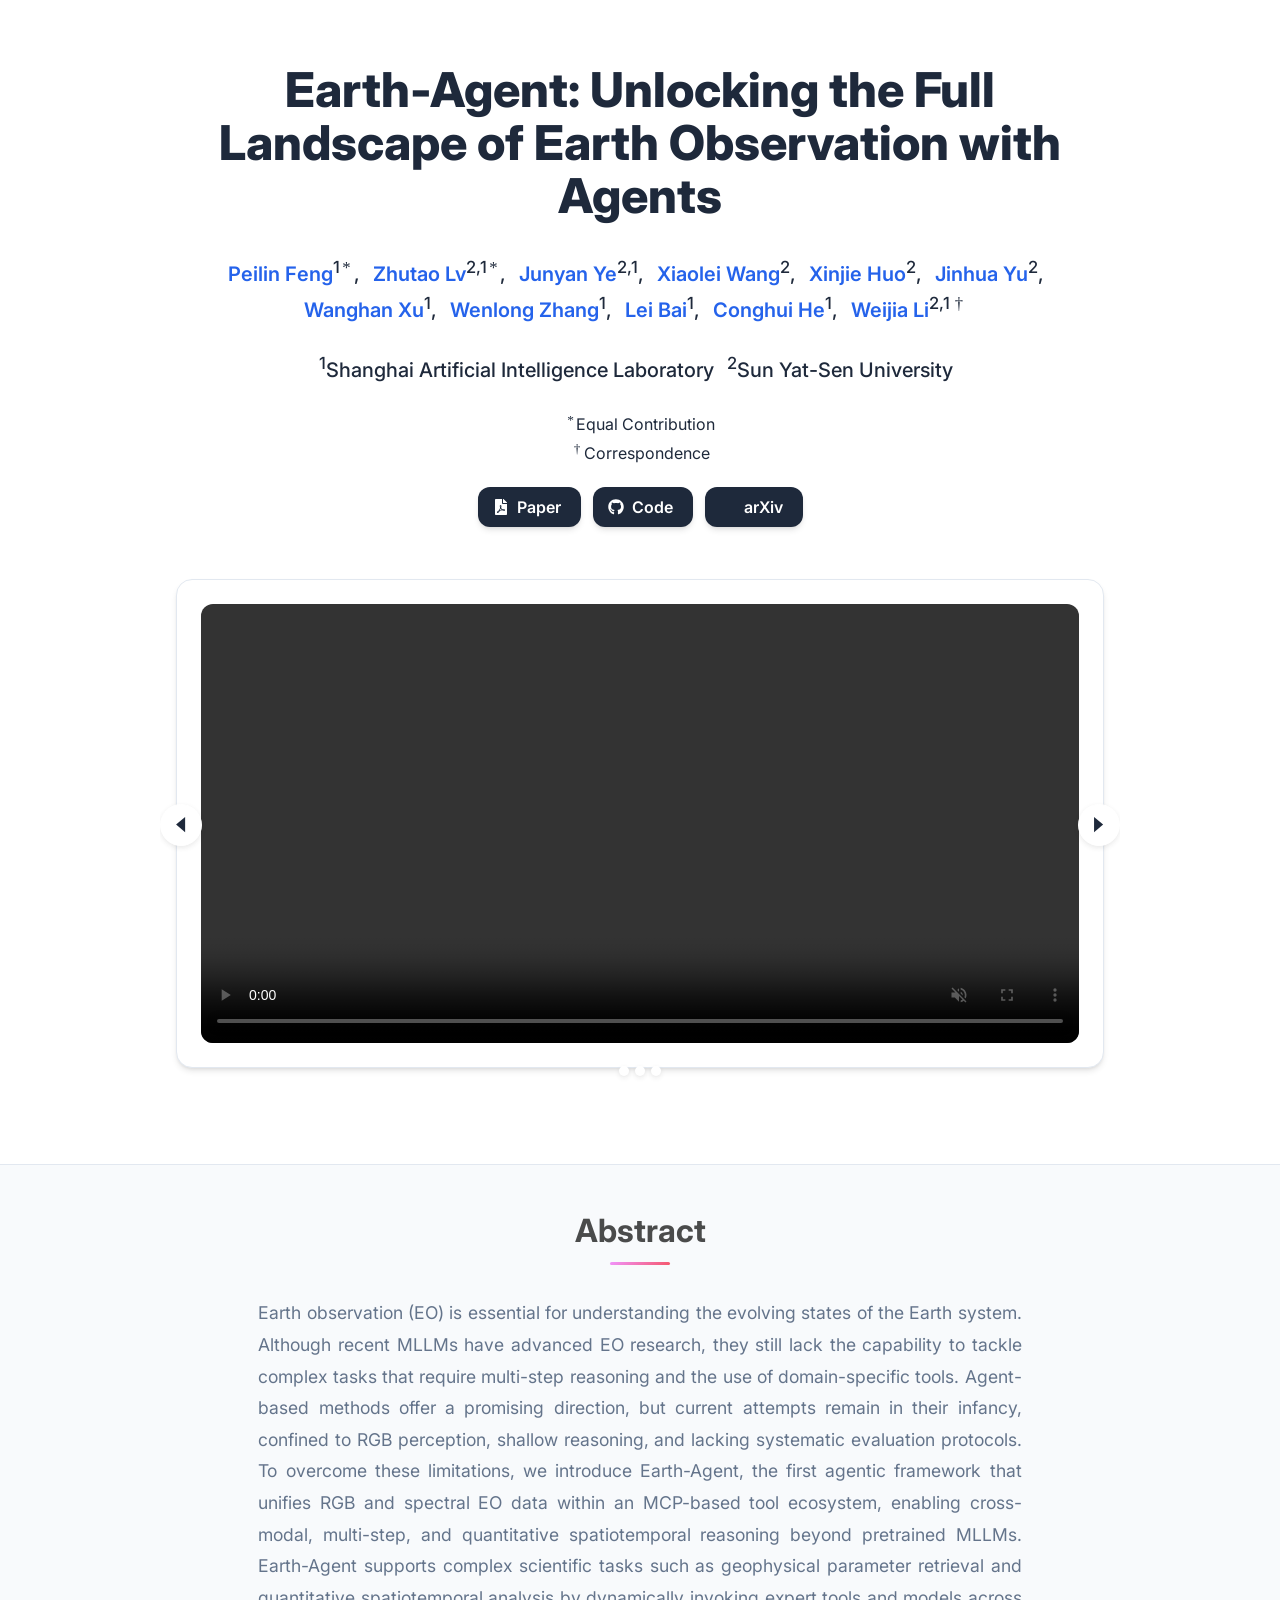
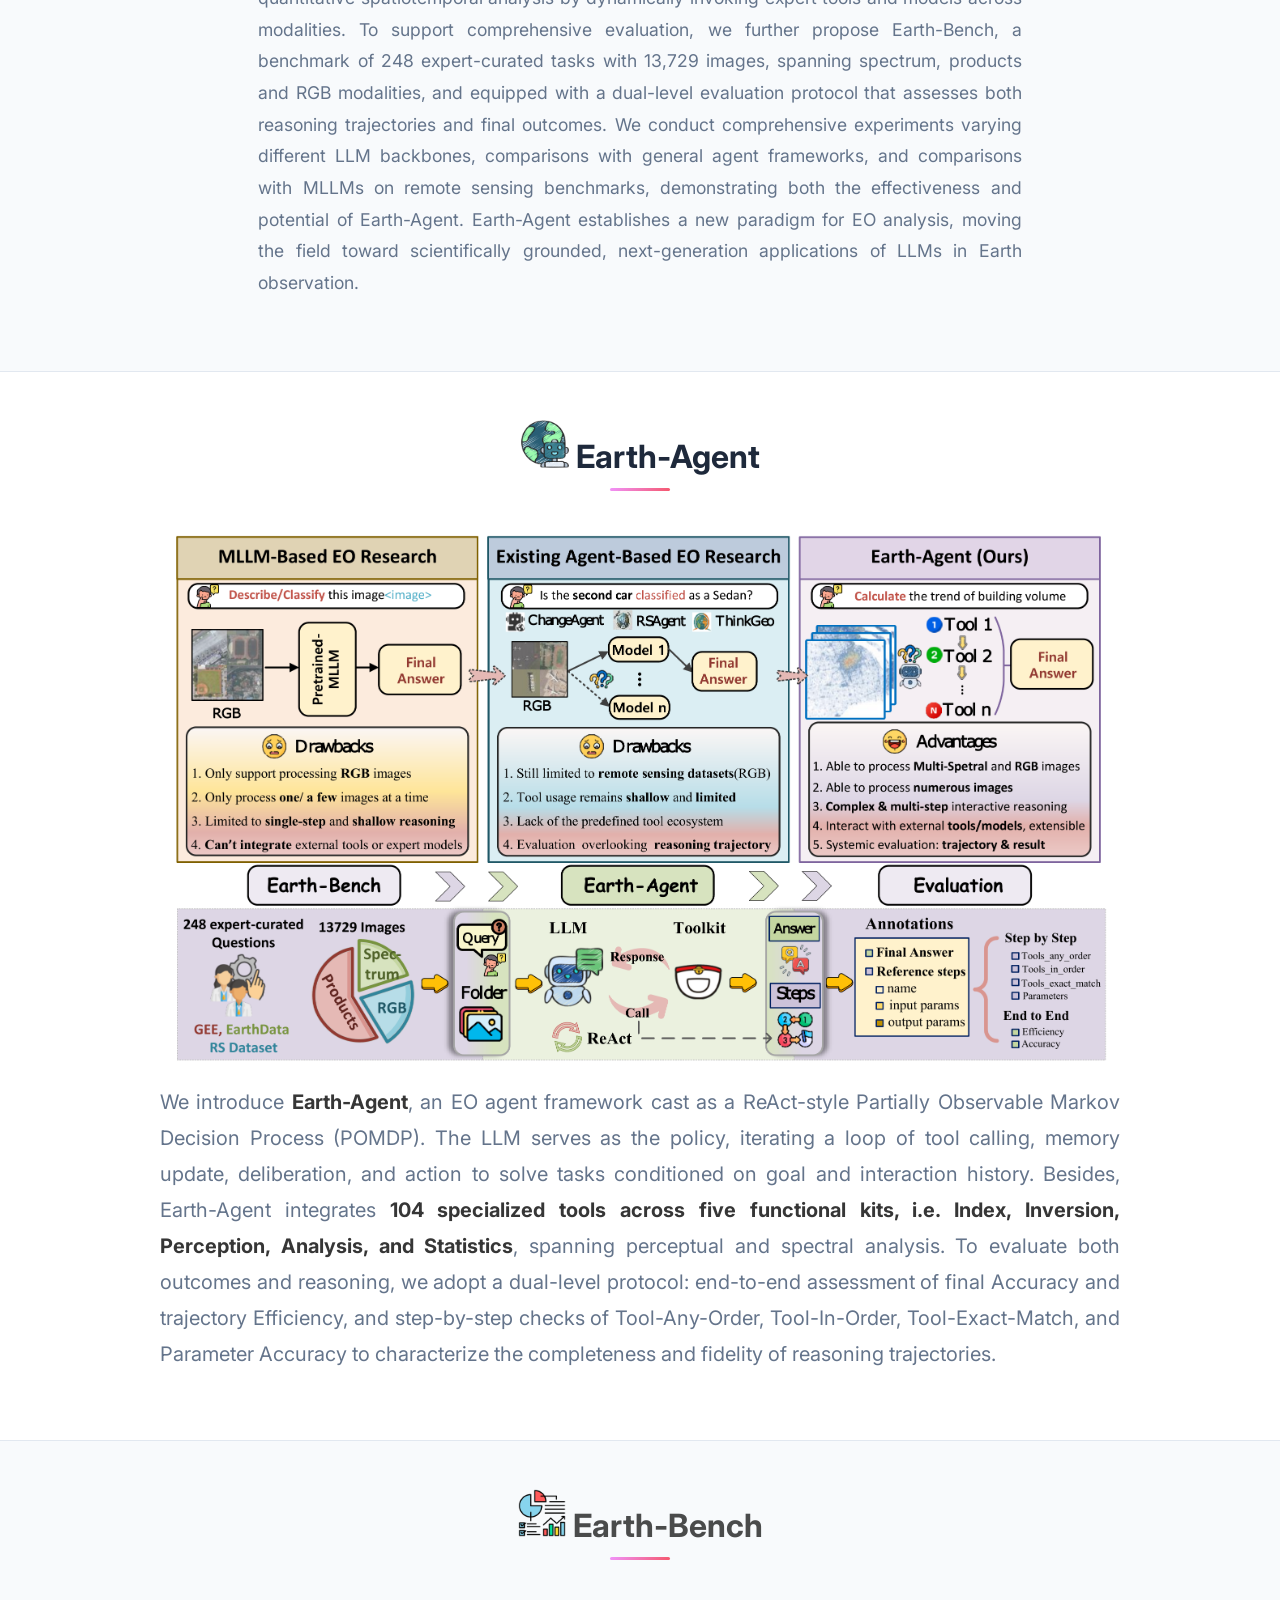
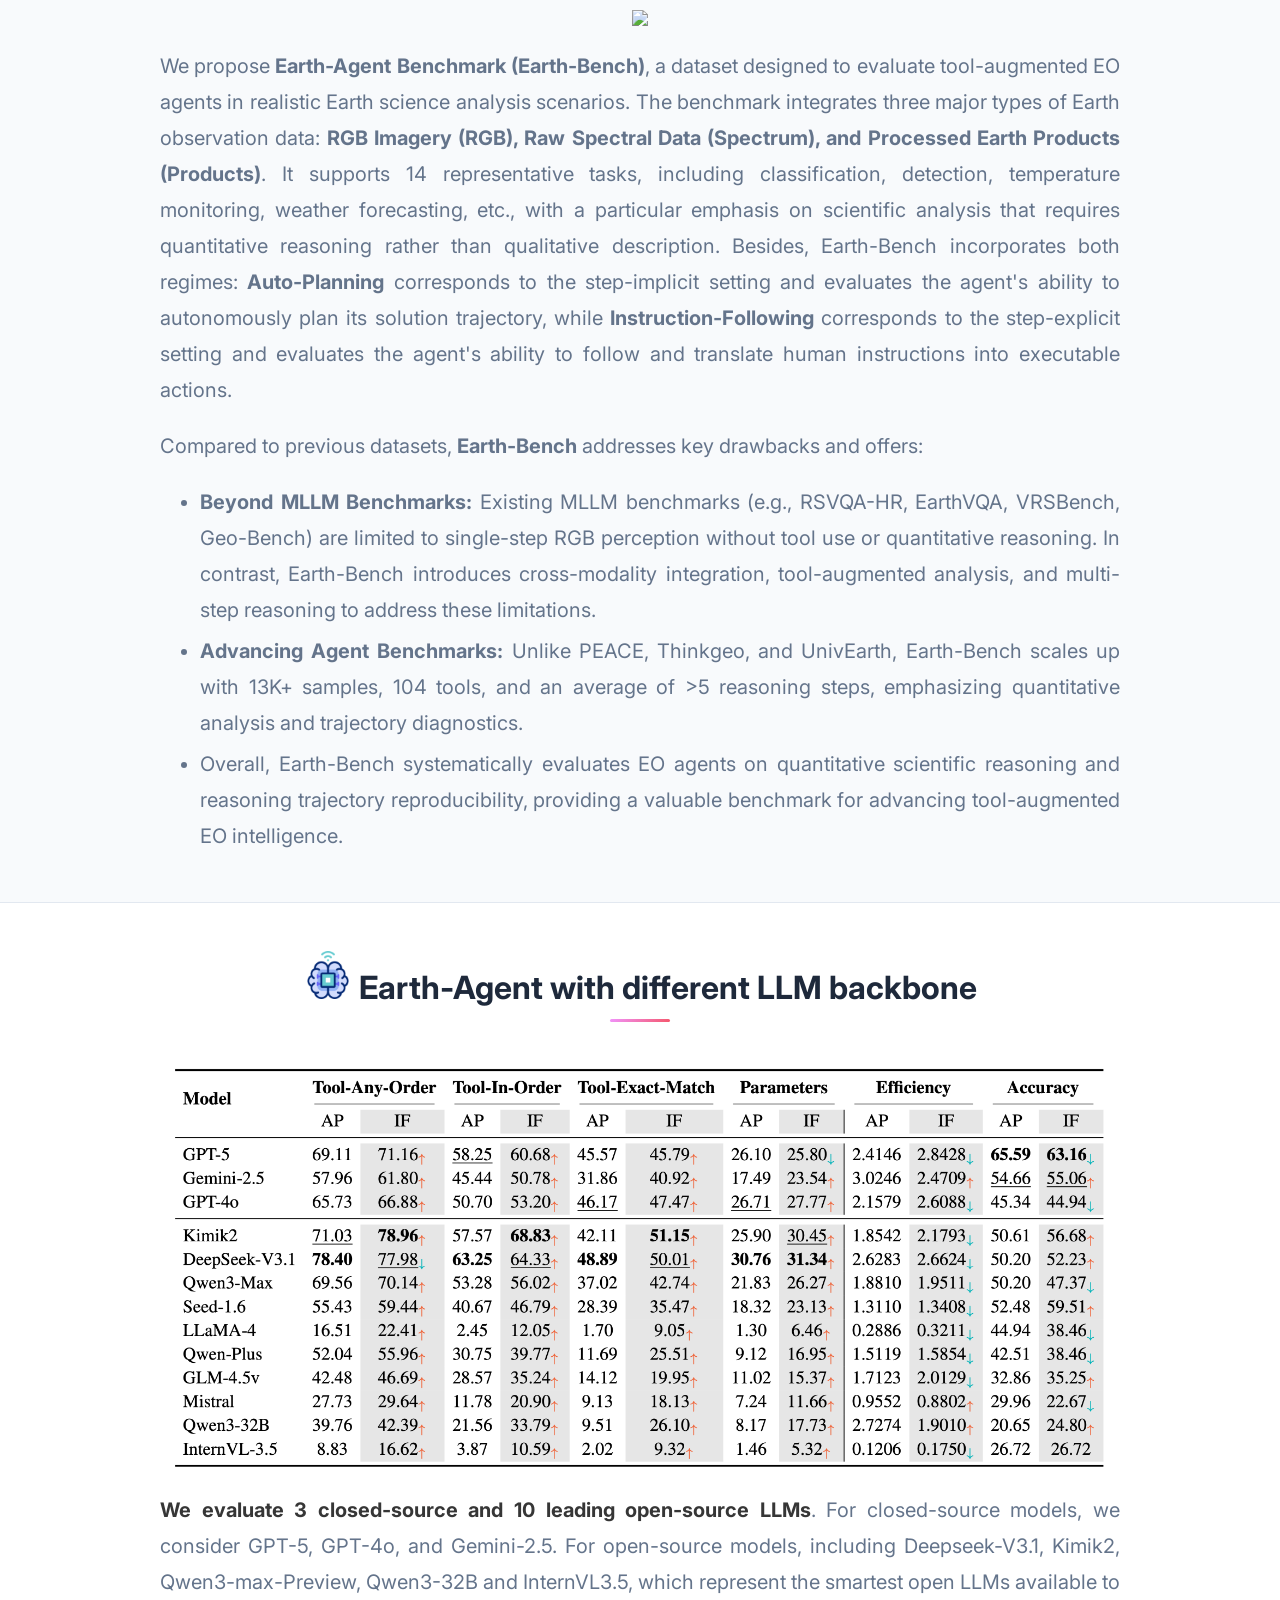
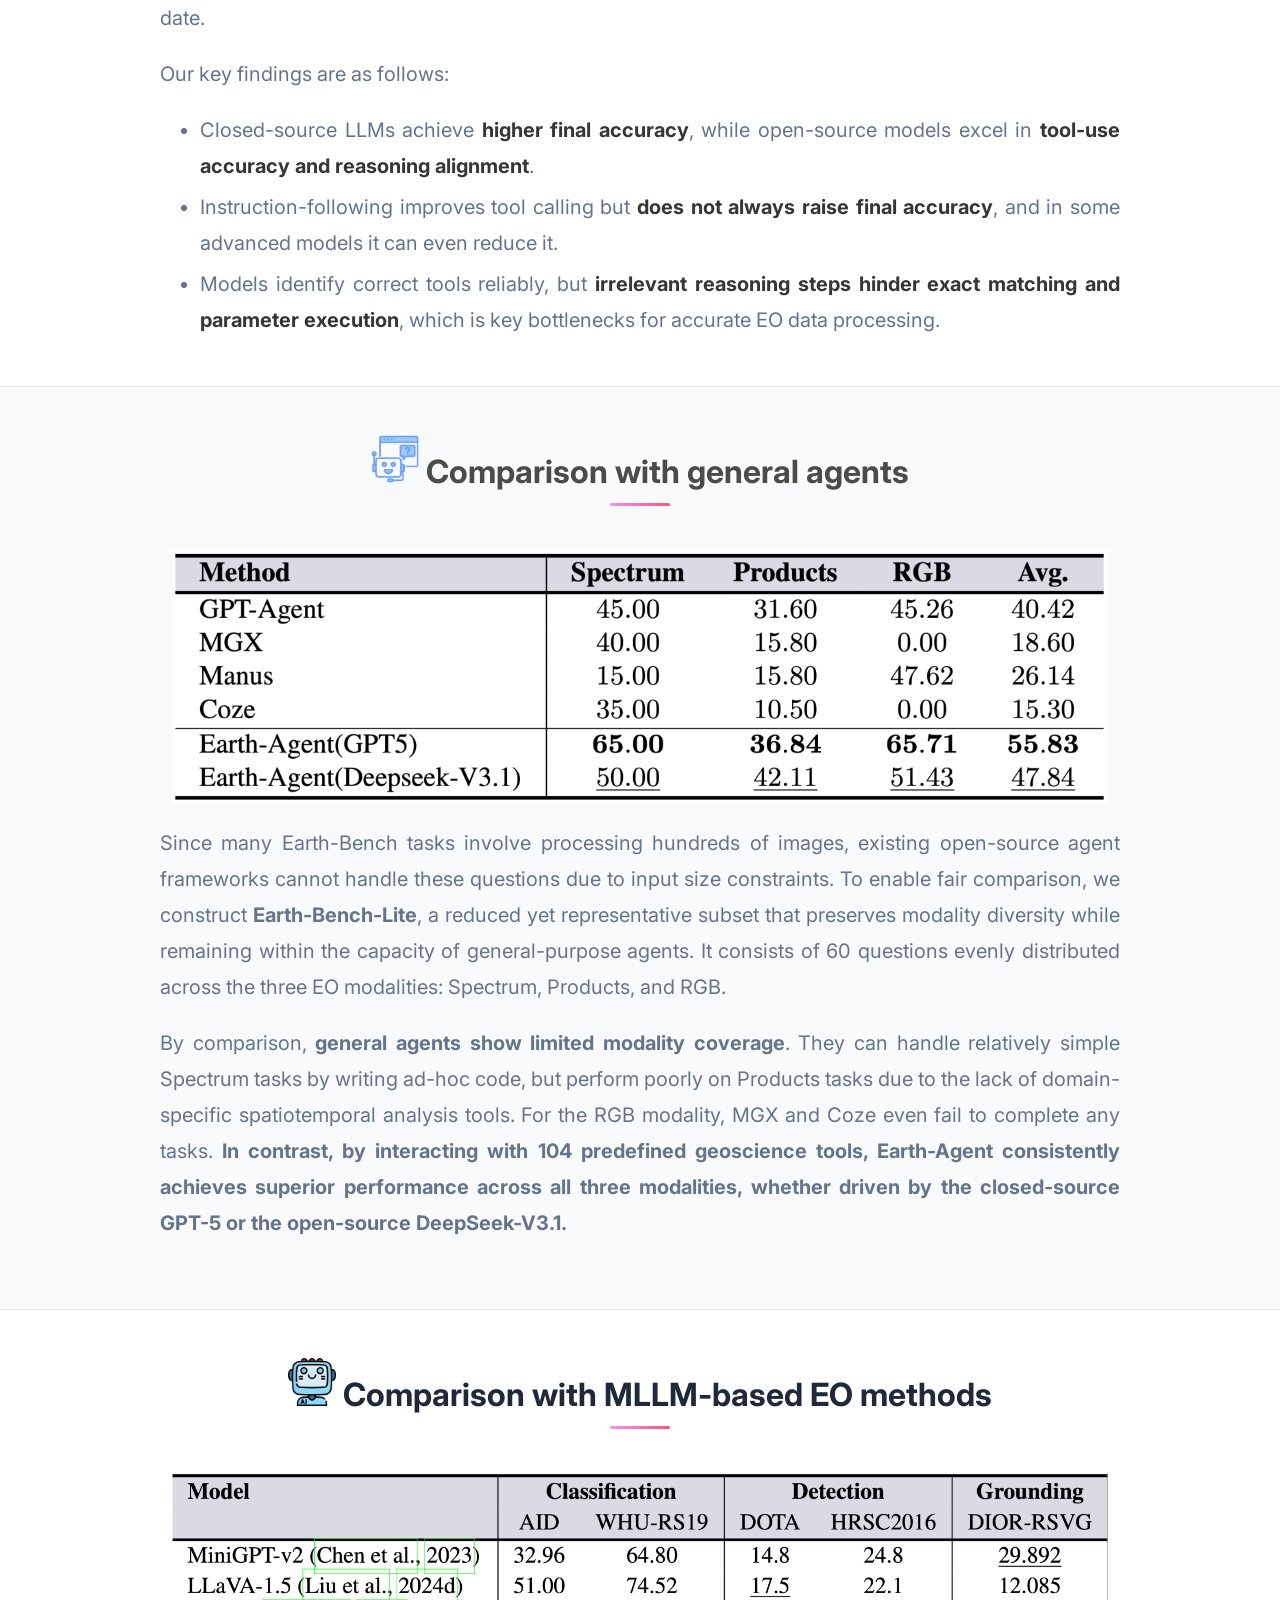
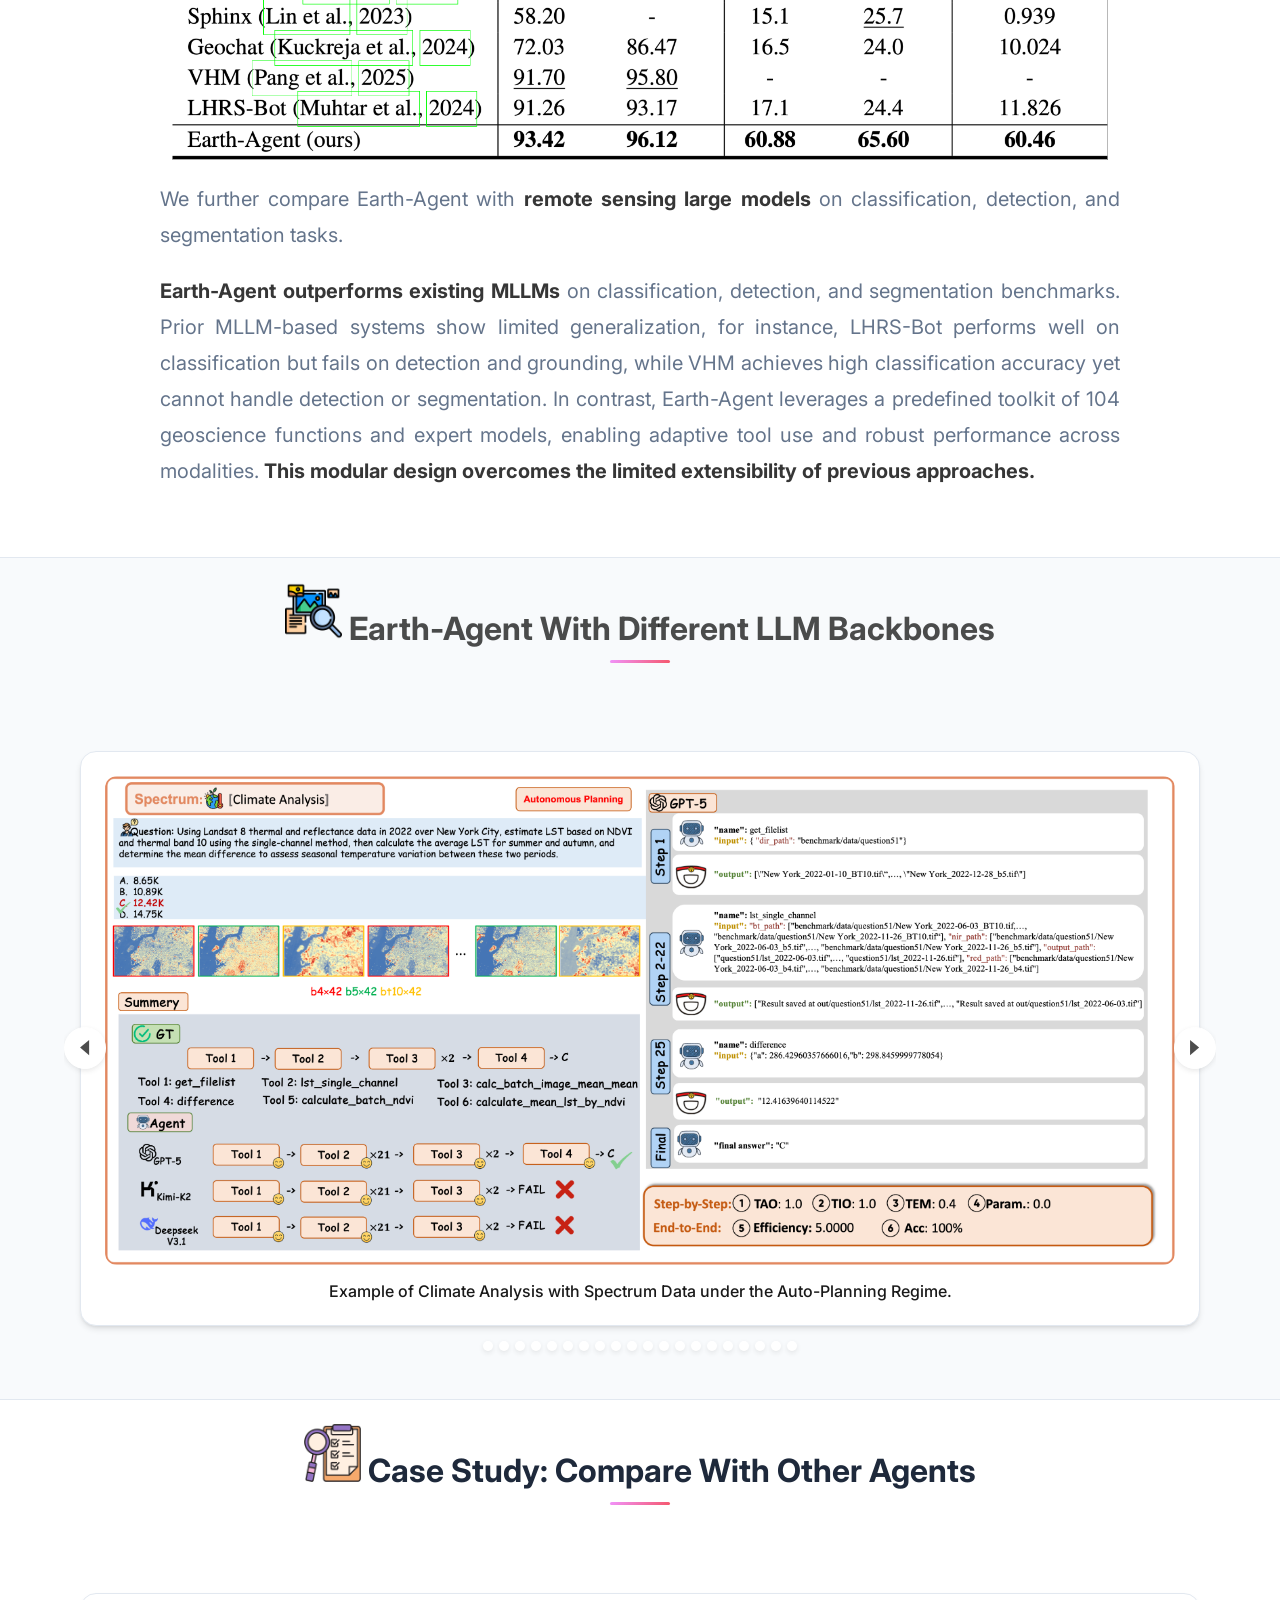
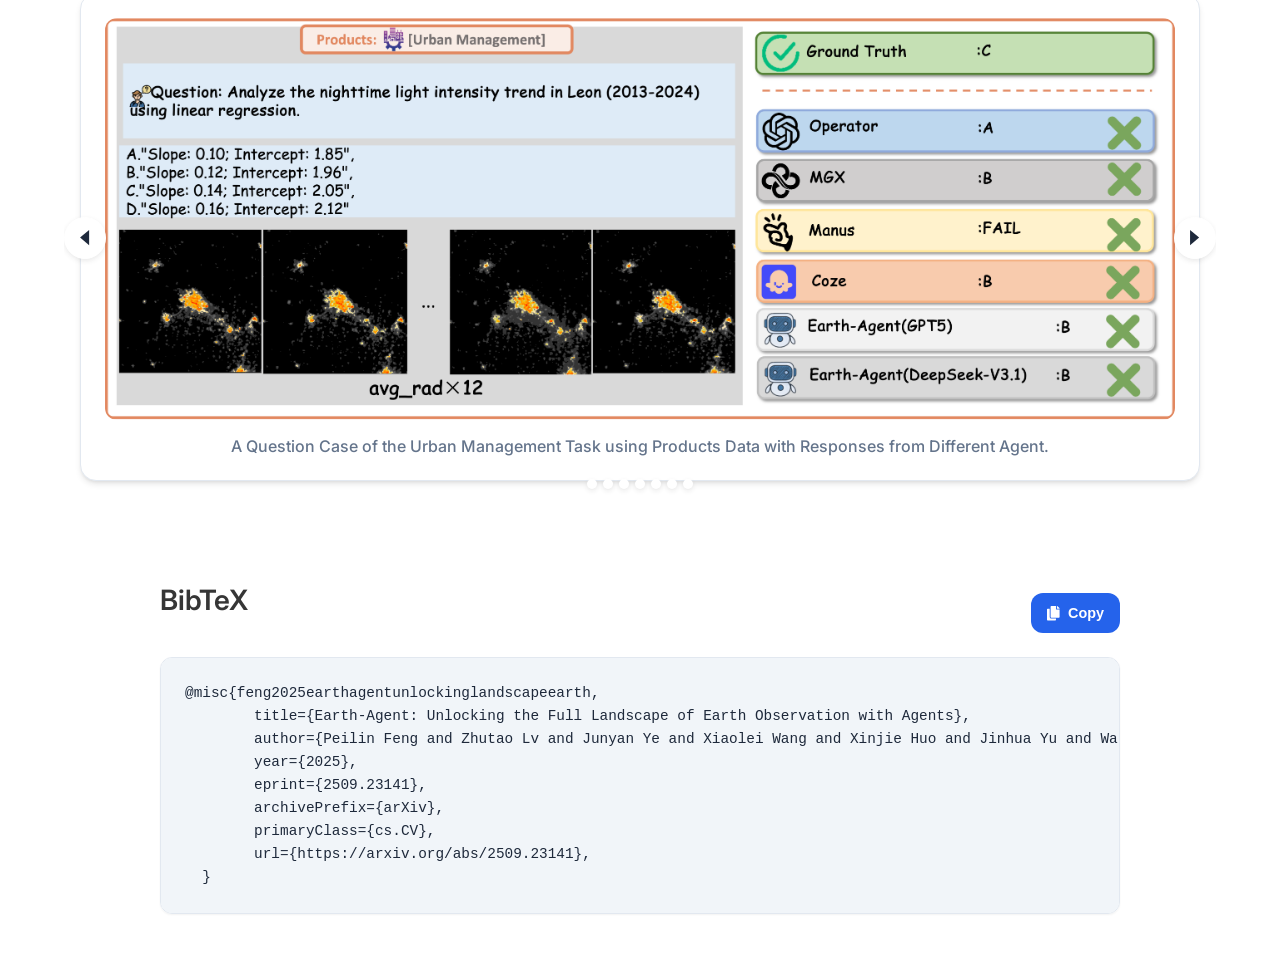
==== commit 8f7a9247: "v1.2" ====
--- a/index.html
+++ b/index.html
@@ -190,7 +190,7 @@
               <span class="author-block">
                 <a href="https://conghui.github.io" target="_blank">Conghui He</a><sup>1<math xmlns="http://www.w3.org/1998/Math/MathML"></math></sup>,</span>
               <span class="author-block">
-                <a href="https://liweijia.github.io" target="_blank">Weijia Li</a><sup>2,1<math xmlns="http://www.w3.org/1998/Math/MathML"><mo>†</mo></math></sup>,</span>
+                <a href="https://liweijia.github.io" target="_blank">Weijia Li</a><sup>2,1<math xmlns="http://www.w3.org/1998/Math/MathML"><mo>†</mo></math></sup></span>
             </div>
 
             <div class="is-size-5 publication-authors">
@@ -227,7 +227,7 @@
 
                   <!-- TODO: Replace with your GitHub repository URL -->
                   <span class="link-block">
-                    <a href="https://github.com/Peilin-FF/Earth-Agent" target="_blank"
+                    <a href="https://github.com/opendatalab/Earth-Agent" target="_blank"
                     class="external-link button is-normal is-rounded is-dark">
                     <span class="icon">
                       <i class="fab fa-github"></i>
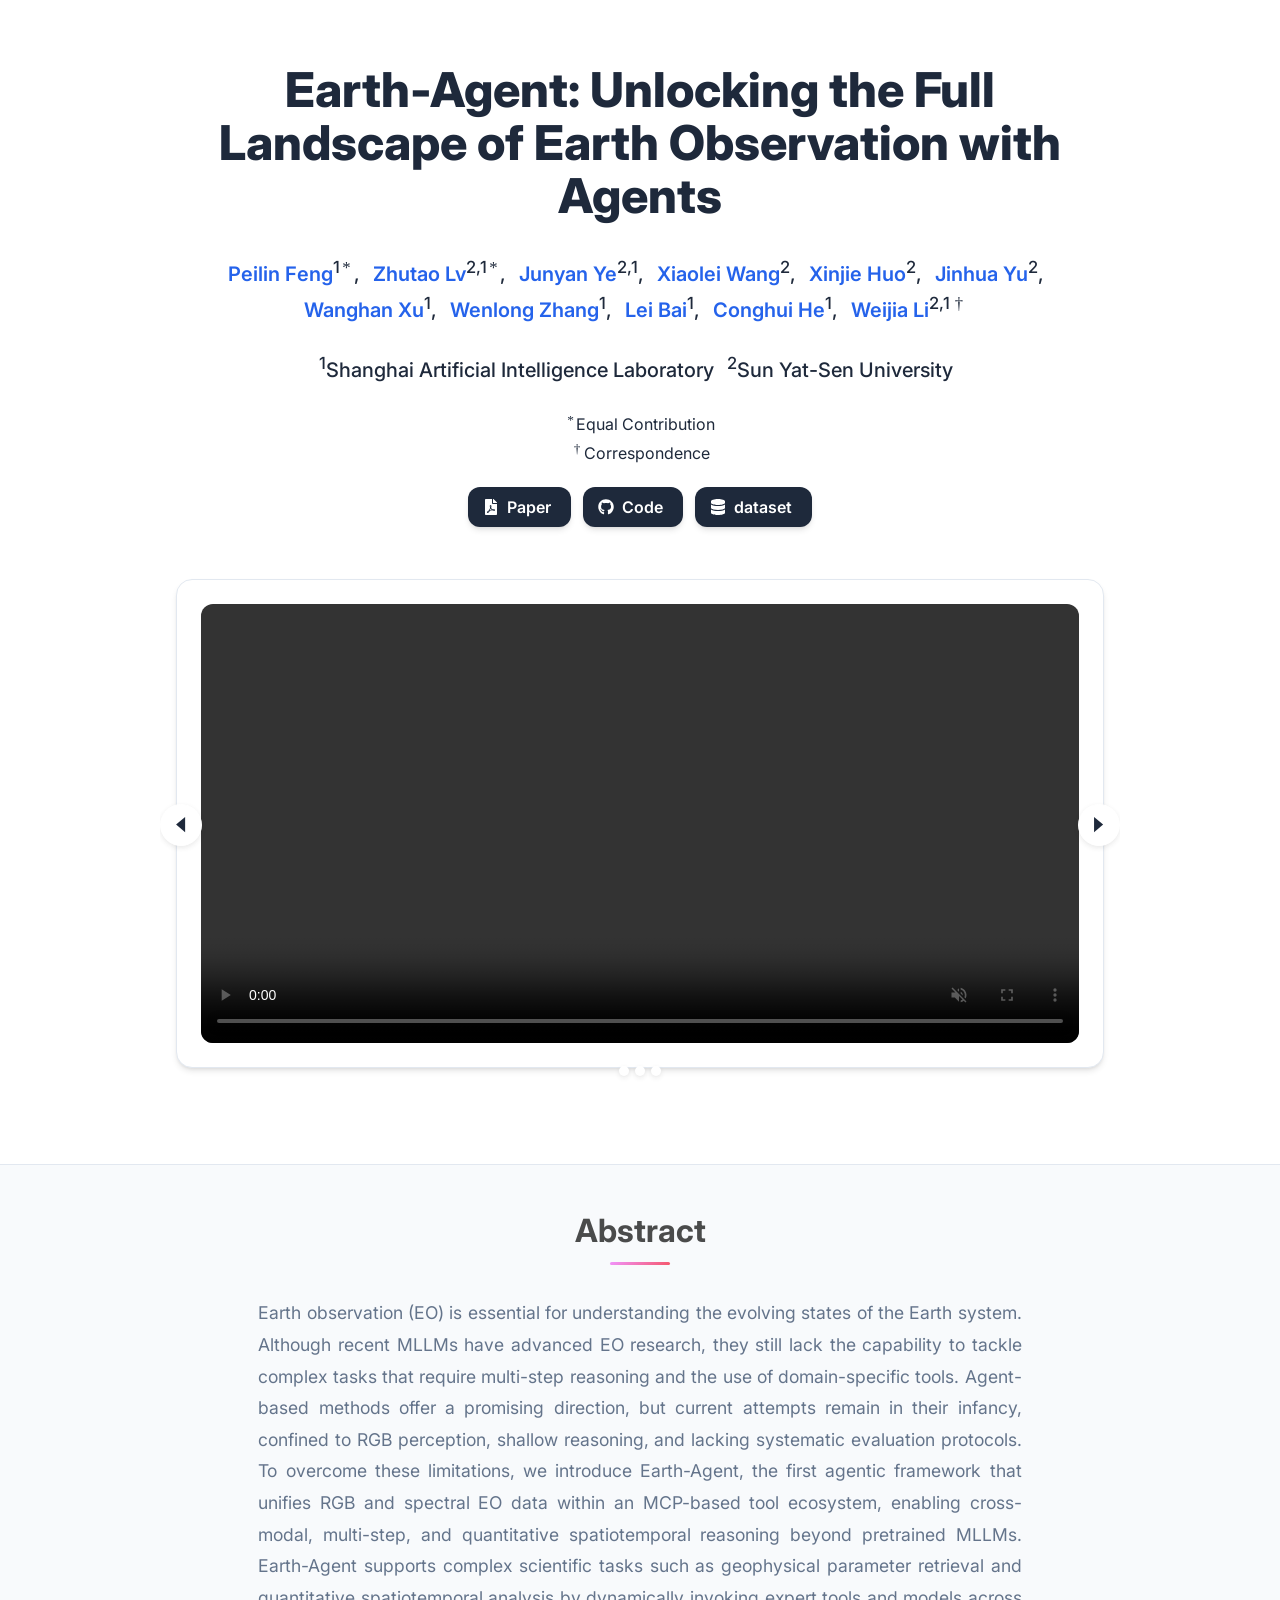
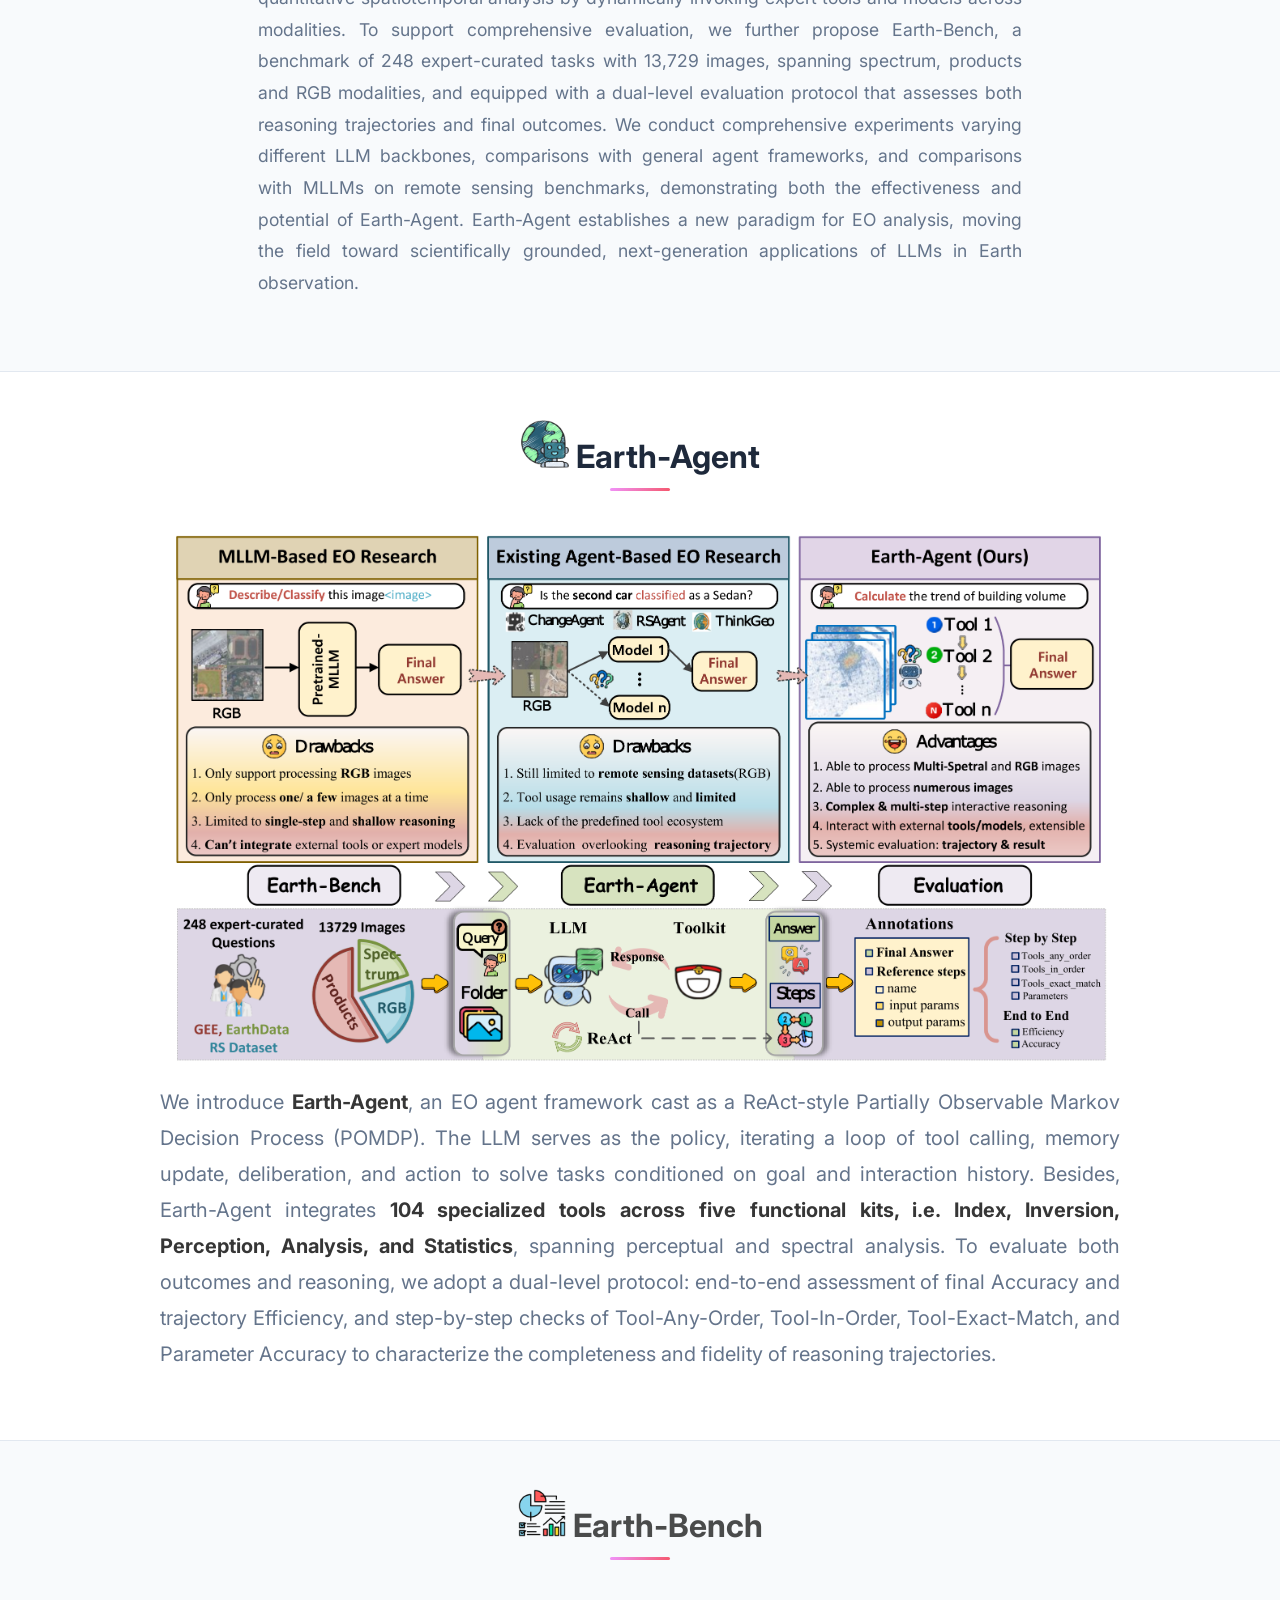
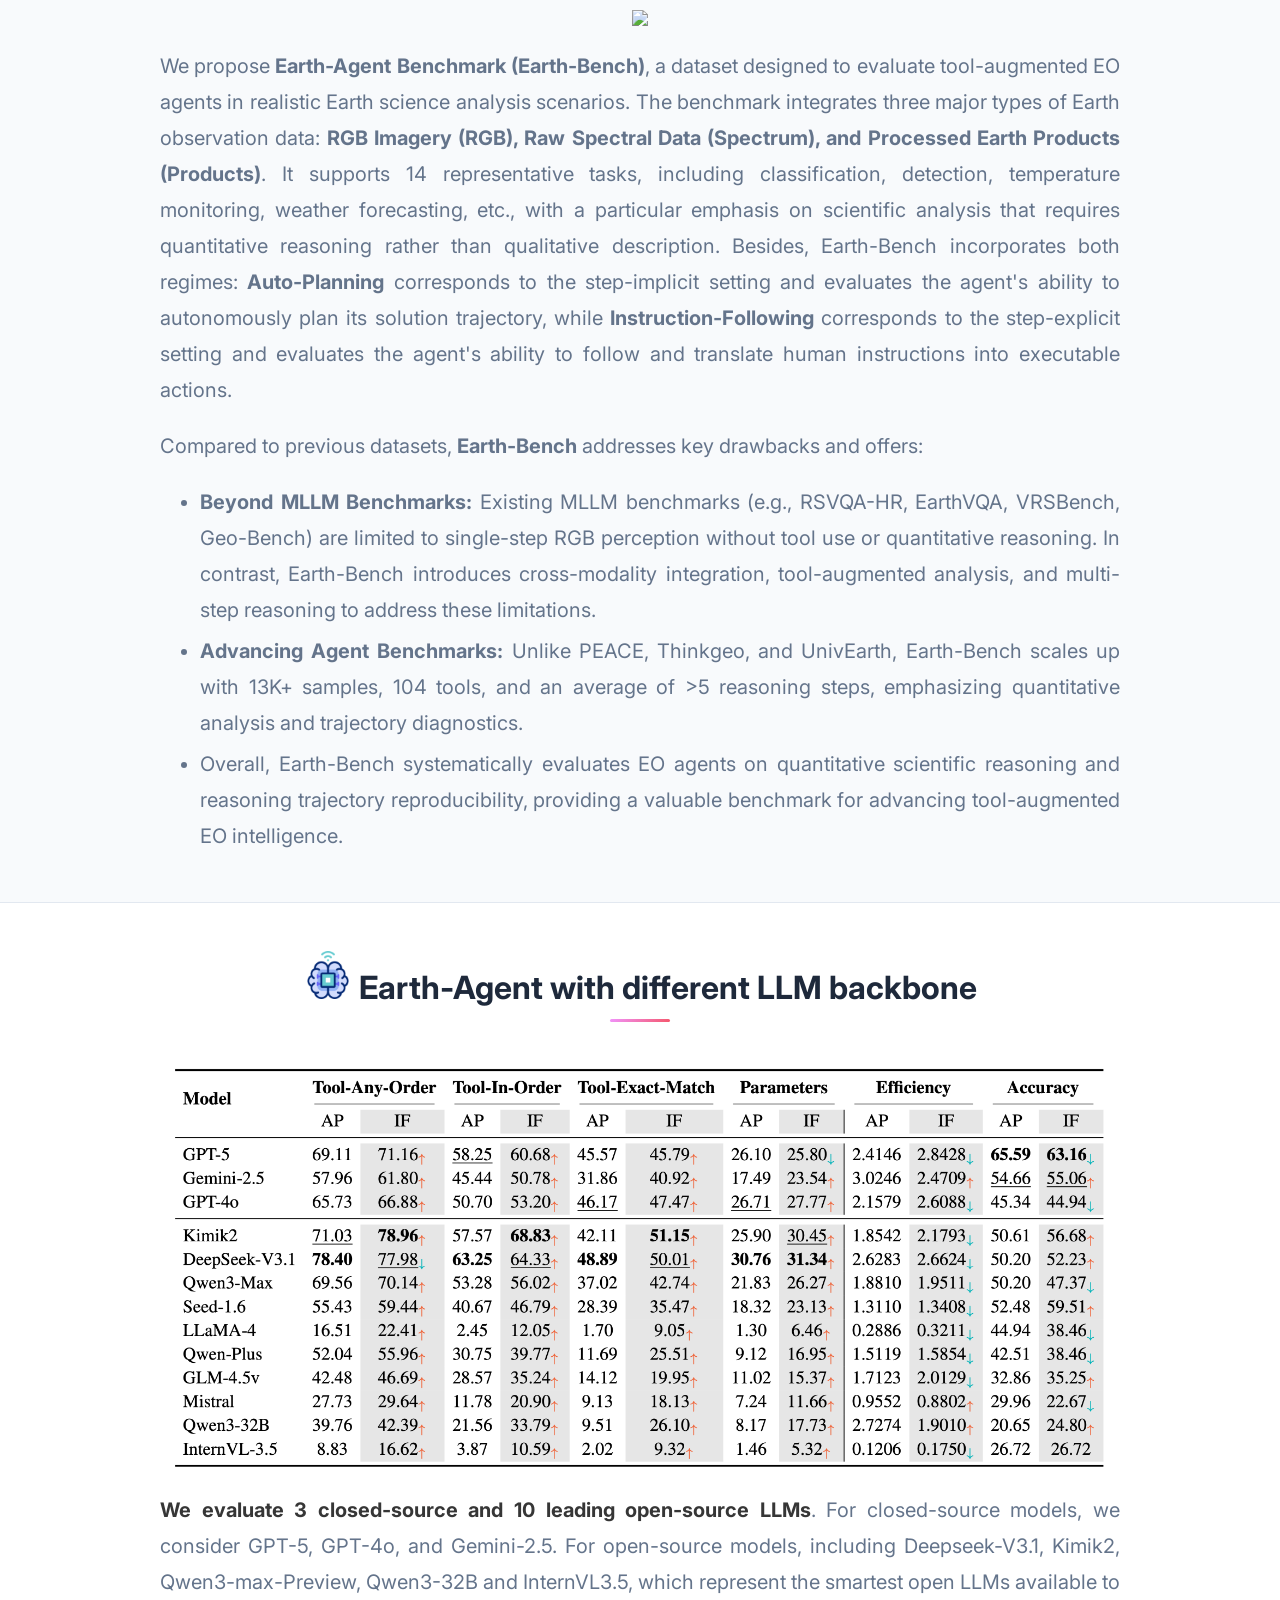
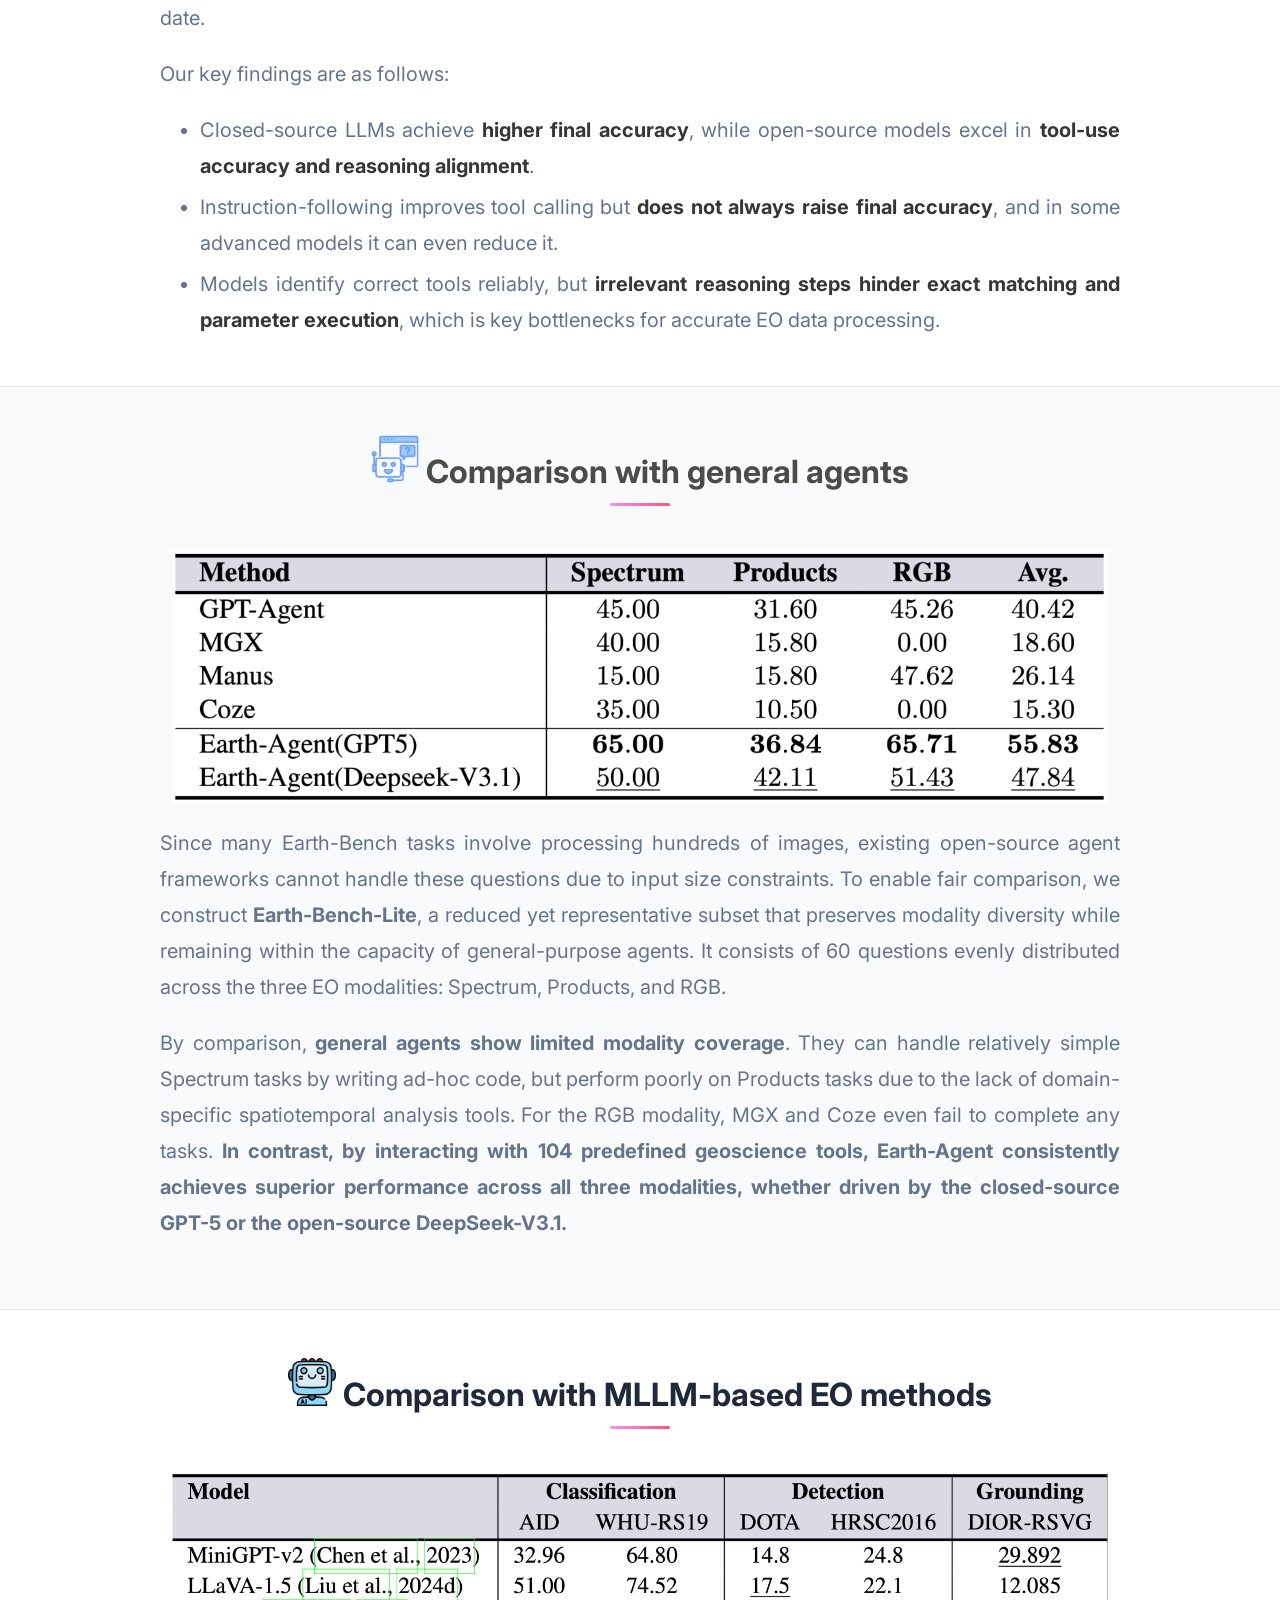
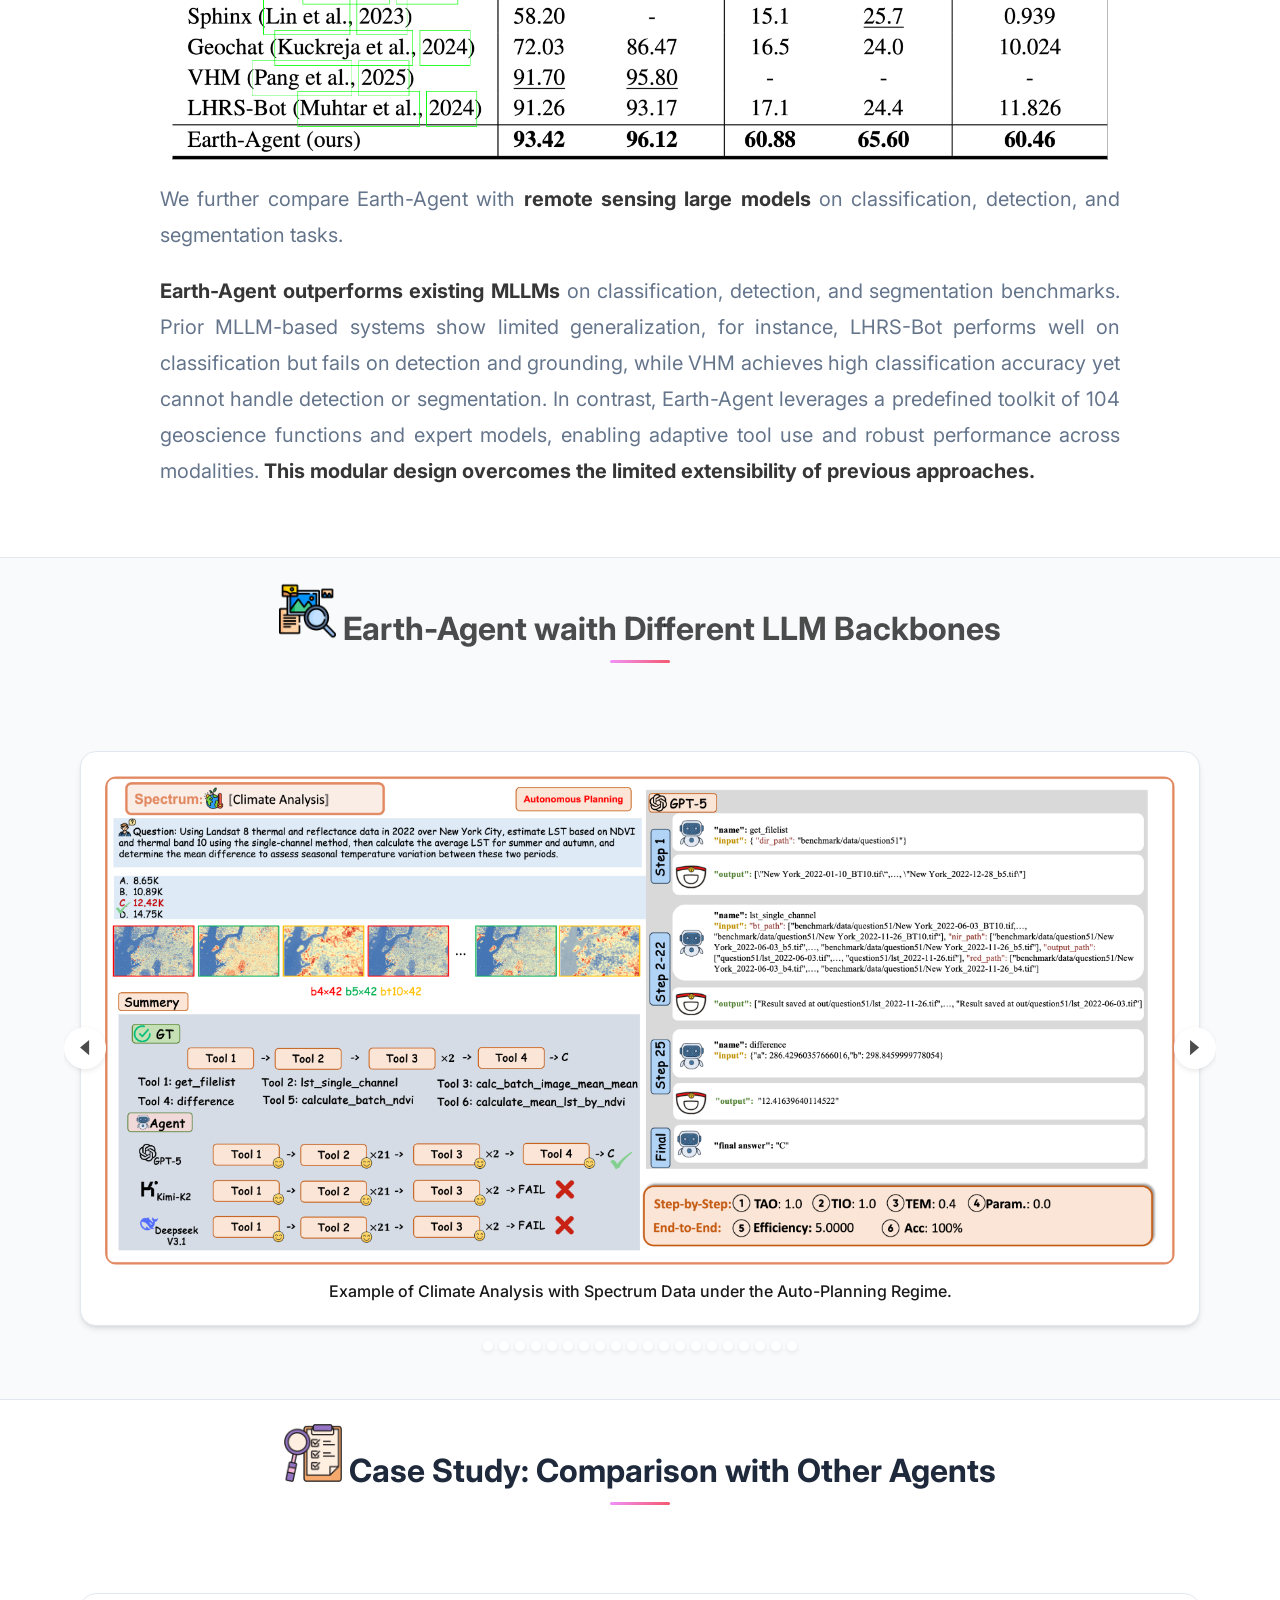
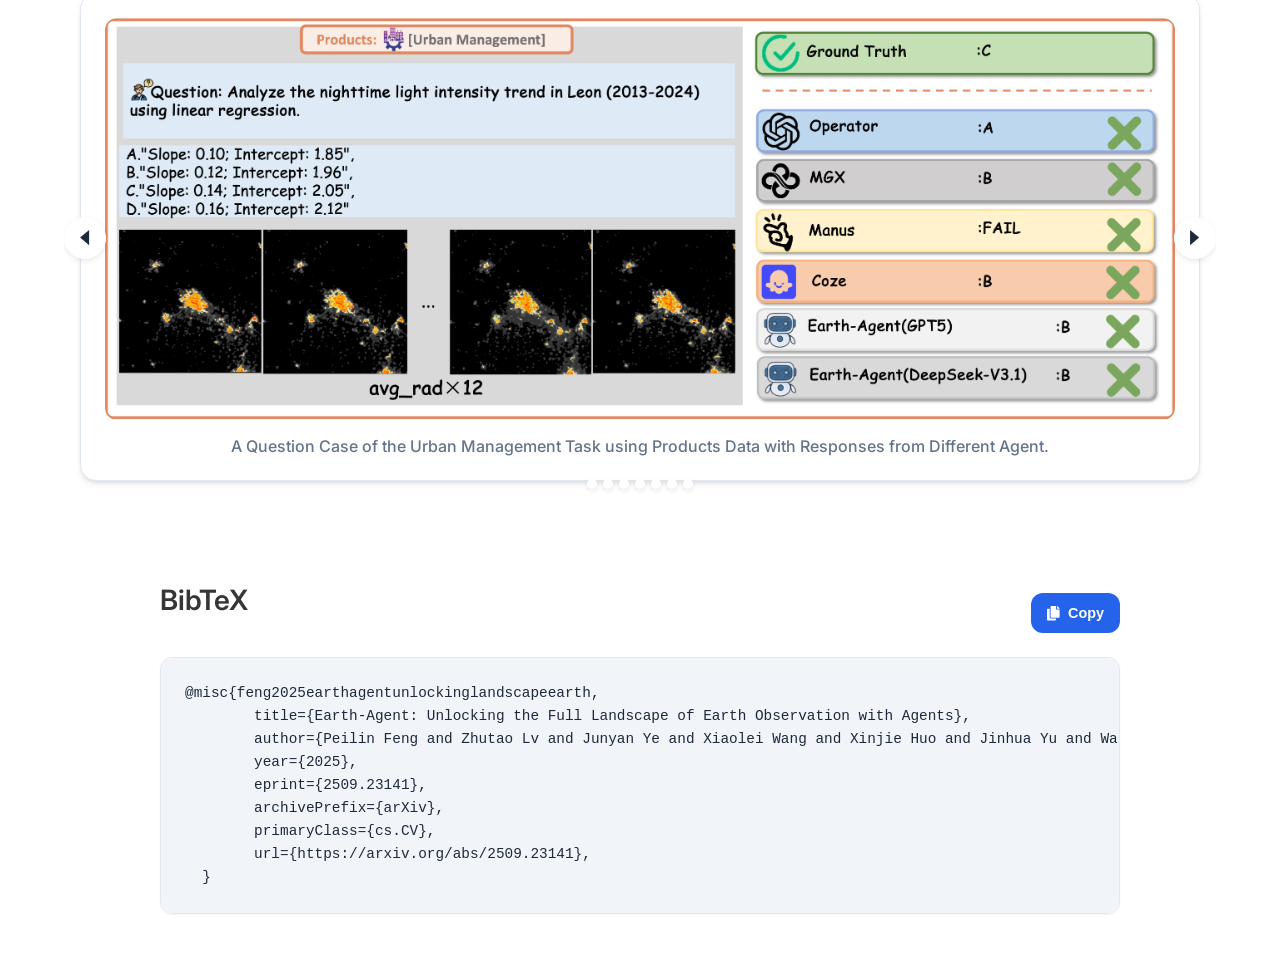
==== commit 90370fa7: "v1.4" ====
--- a/index.html
+++ b/index.html
@@ -205,7 +205,7 @@
                     <div class="publication-links">
                          <!-- TODO: Update with your arXiv paper ID -->
                       <span class="link-block">
-                        <a href="https://arxiv.org/pdf/2509.23141.pdf" target="_blank"
+                        <a href="https://arxiv.org/abs/2509.23141" target="_blank"
                         class="external-link button is-normal is-rounded is-dark">
                         <span class="icon">
                           <i class="fas fa-file-pdf"></i>
@@ -236,7 +236,7 @@
                   </a>
                 </span>
 
-                <!-- TODO: Update with your arXiv paper ID -->
+                <!-- TODO: Update with your arXiv paper ID
                 <span class="link-block">
                   <a href="https://arxiv.org/abs/2509.23141" target="_blank"
                   class="external-link button is-normal is-rounded is-dark">
@@ -245,7 +245,19 @@
                   </span>
                   <span>arXiv</span>
                 </a>
-              </span>
+              </span> -->
+            
+            <!-- Huggingface Dataset Link-->
+            <span class="link-block">
+              <!-- need update to LEGION -->
+              <a href="https://huggingface.co/datasets/Sssunset/Earth-Bench" target="_blank"
+                class="external-link button is-normal is-rounded is-dark">
+                <span class="icon">
+                  <i class="fas fa-database"></i>
+                </span>
+                <span>dataset</span>
+              </a>
+            </span>
             </div>
           </div>
         </div>
@@ -462,7 +474,7 @@
         <div class="column is-five-fifths">
           <h2 class="title is-3">
         <img src="static/images/research.png " style="max-width: 5%; height: auto"/>
-        Earth-Agent With Different LLM Backbones
+        Earth-Agent waith Different LLM Backbones
       </h2>
         </div>
       </div>
@@ -653,7 +665,7 @@
         <div class="column is-five-fifths">
       <h2 class="title is-3">
         <img src="static/images/research-2.png " style="max-width: 5%; height: auto"/>
-        Case Study: Compare With Other Agents
+        Case Study: Comparison with Other Agents
       </h2>
     </div>
   </div>
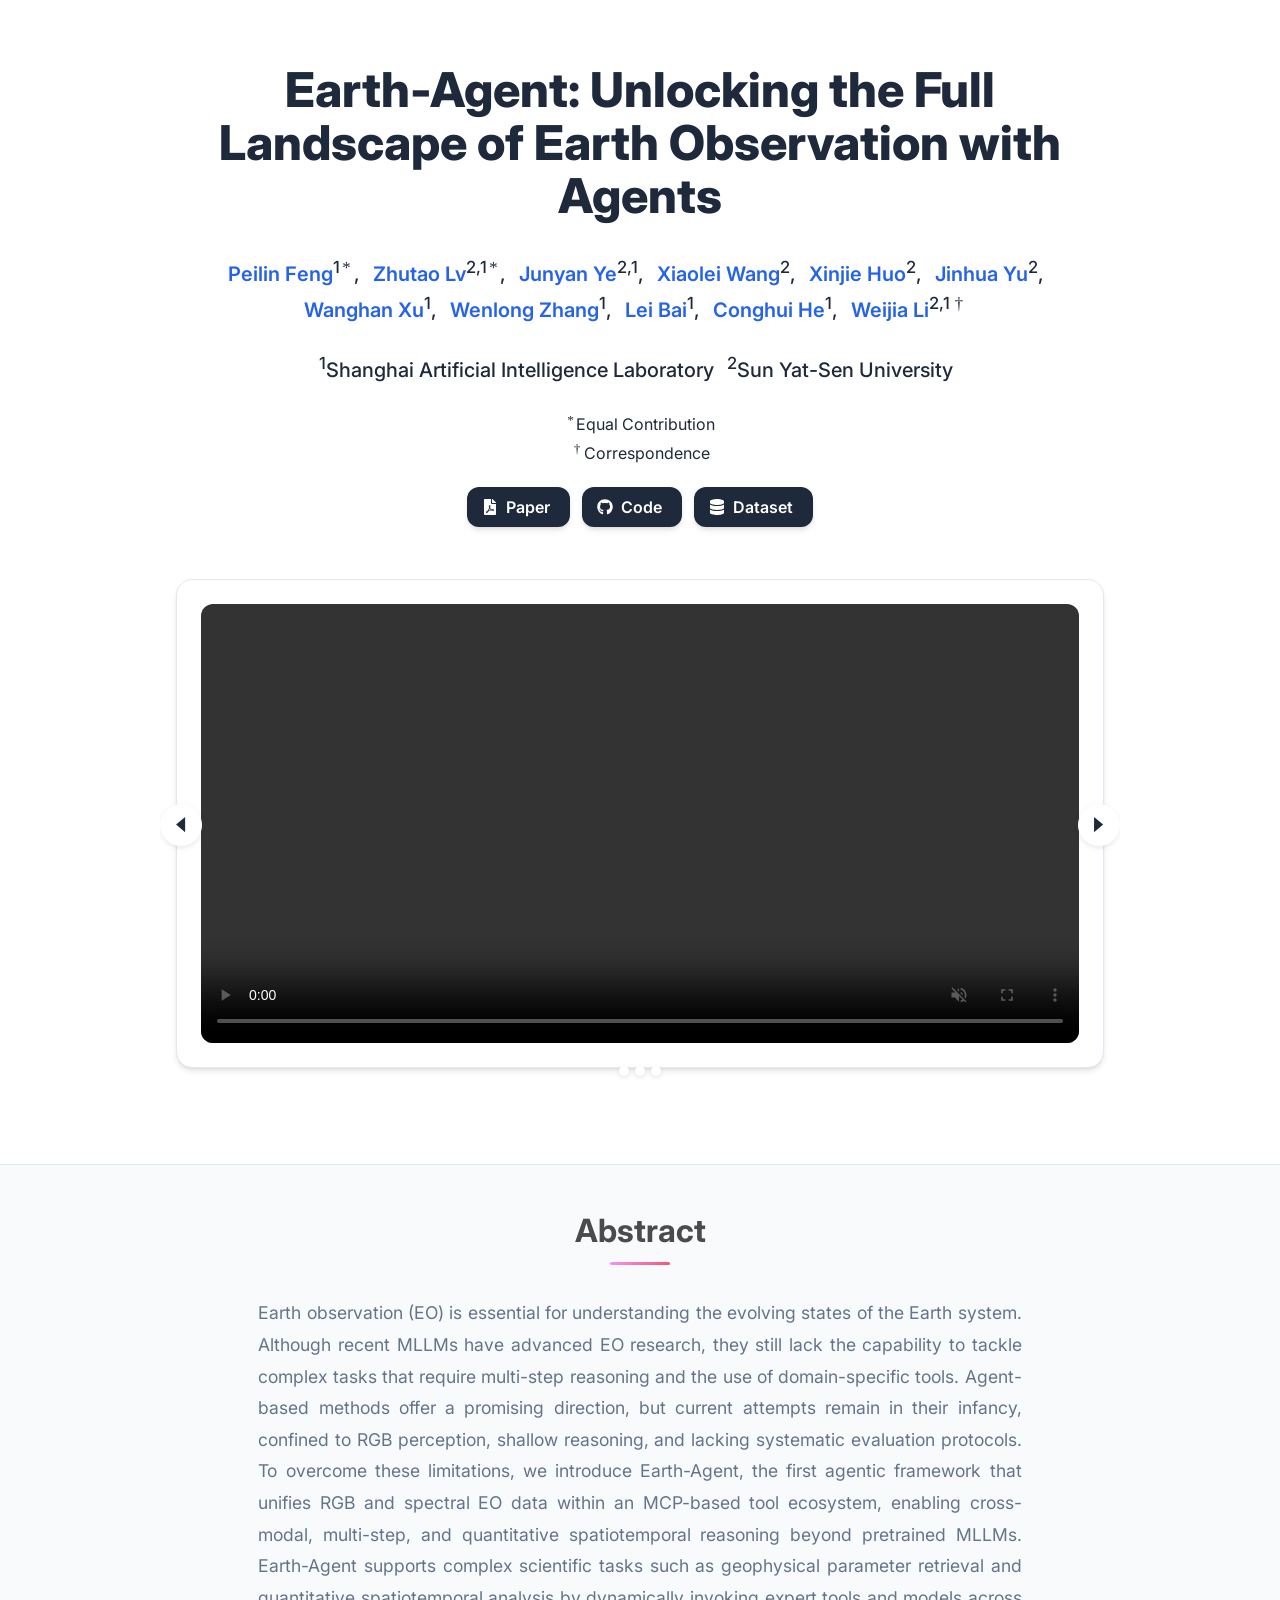
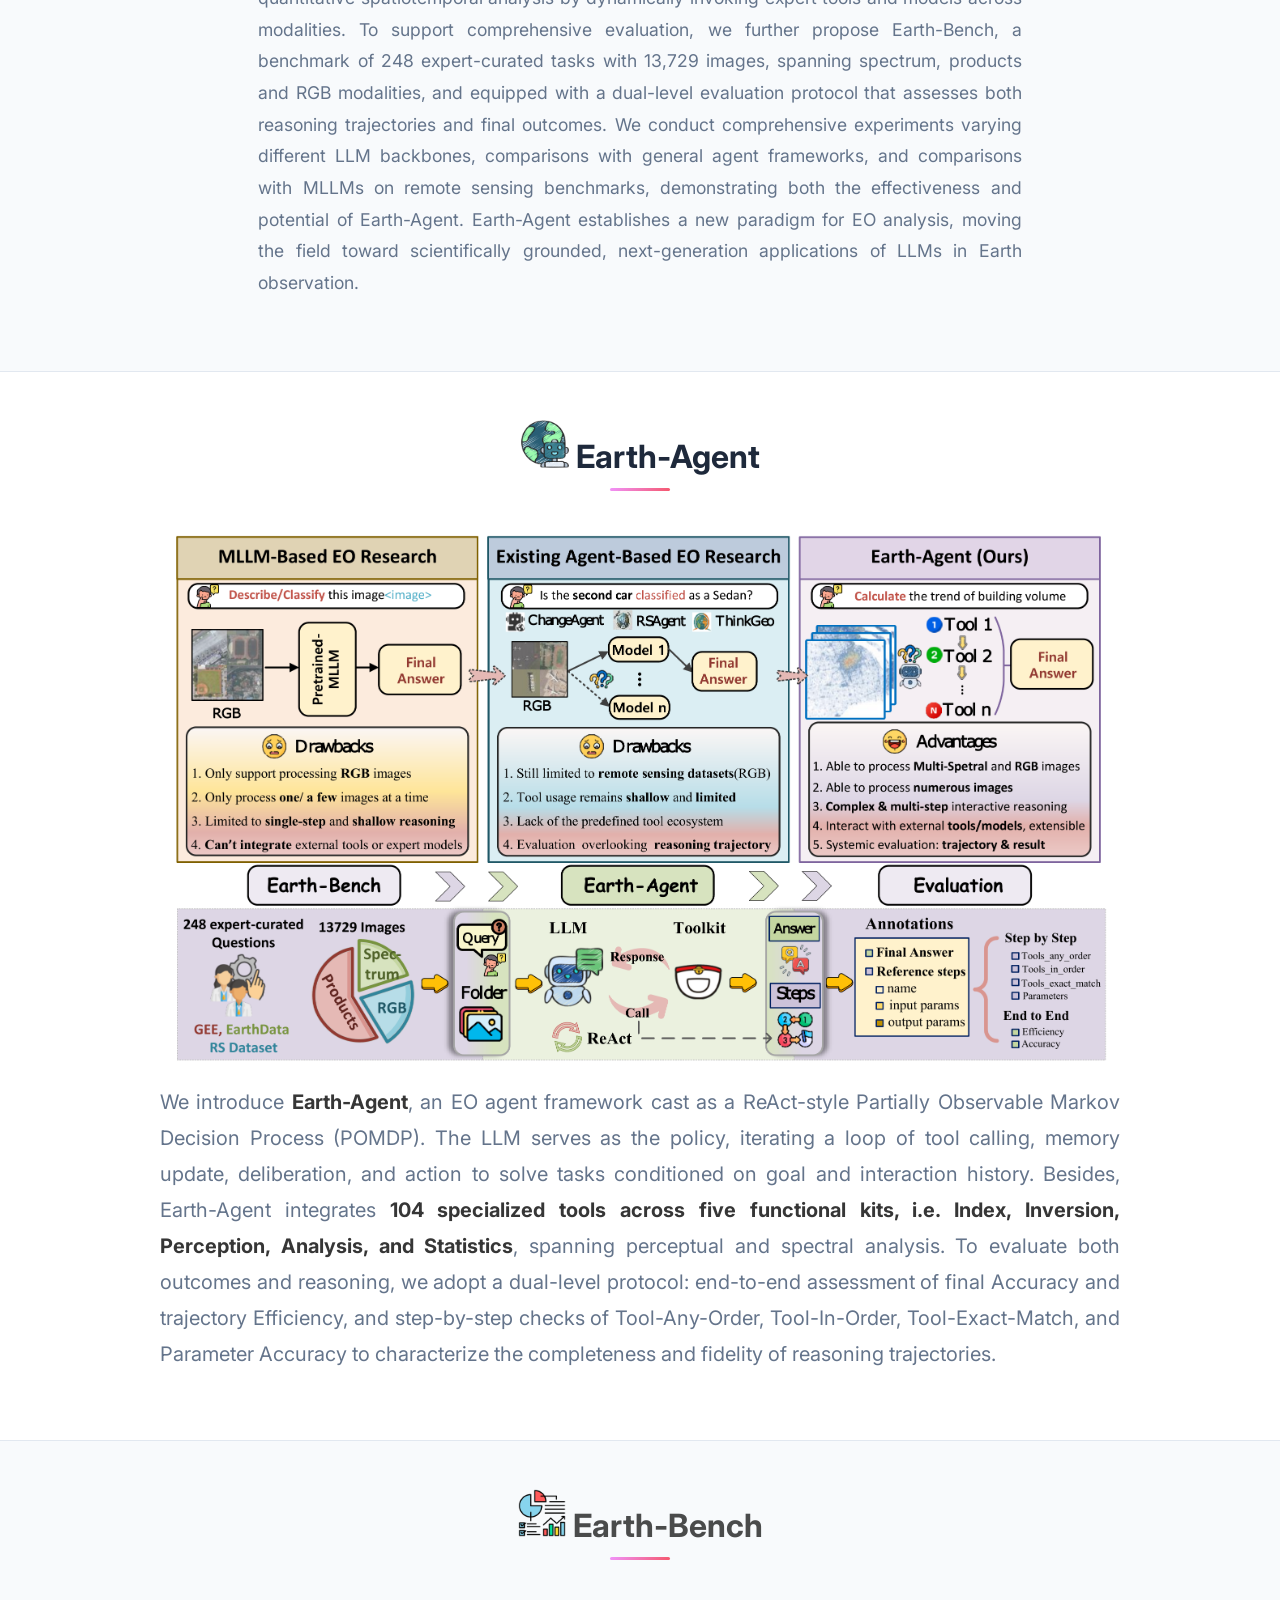
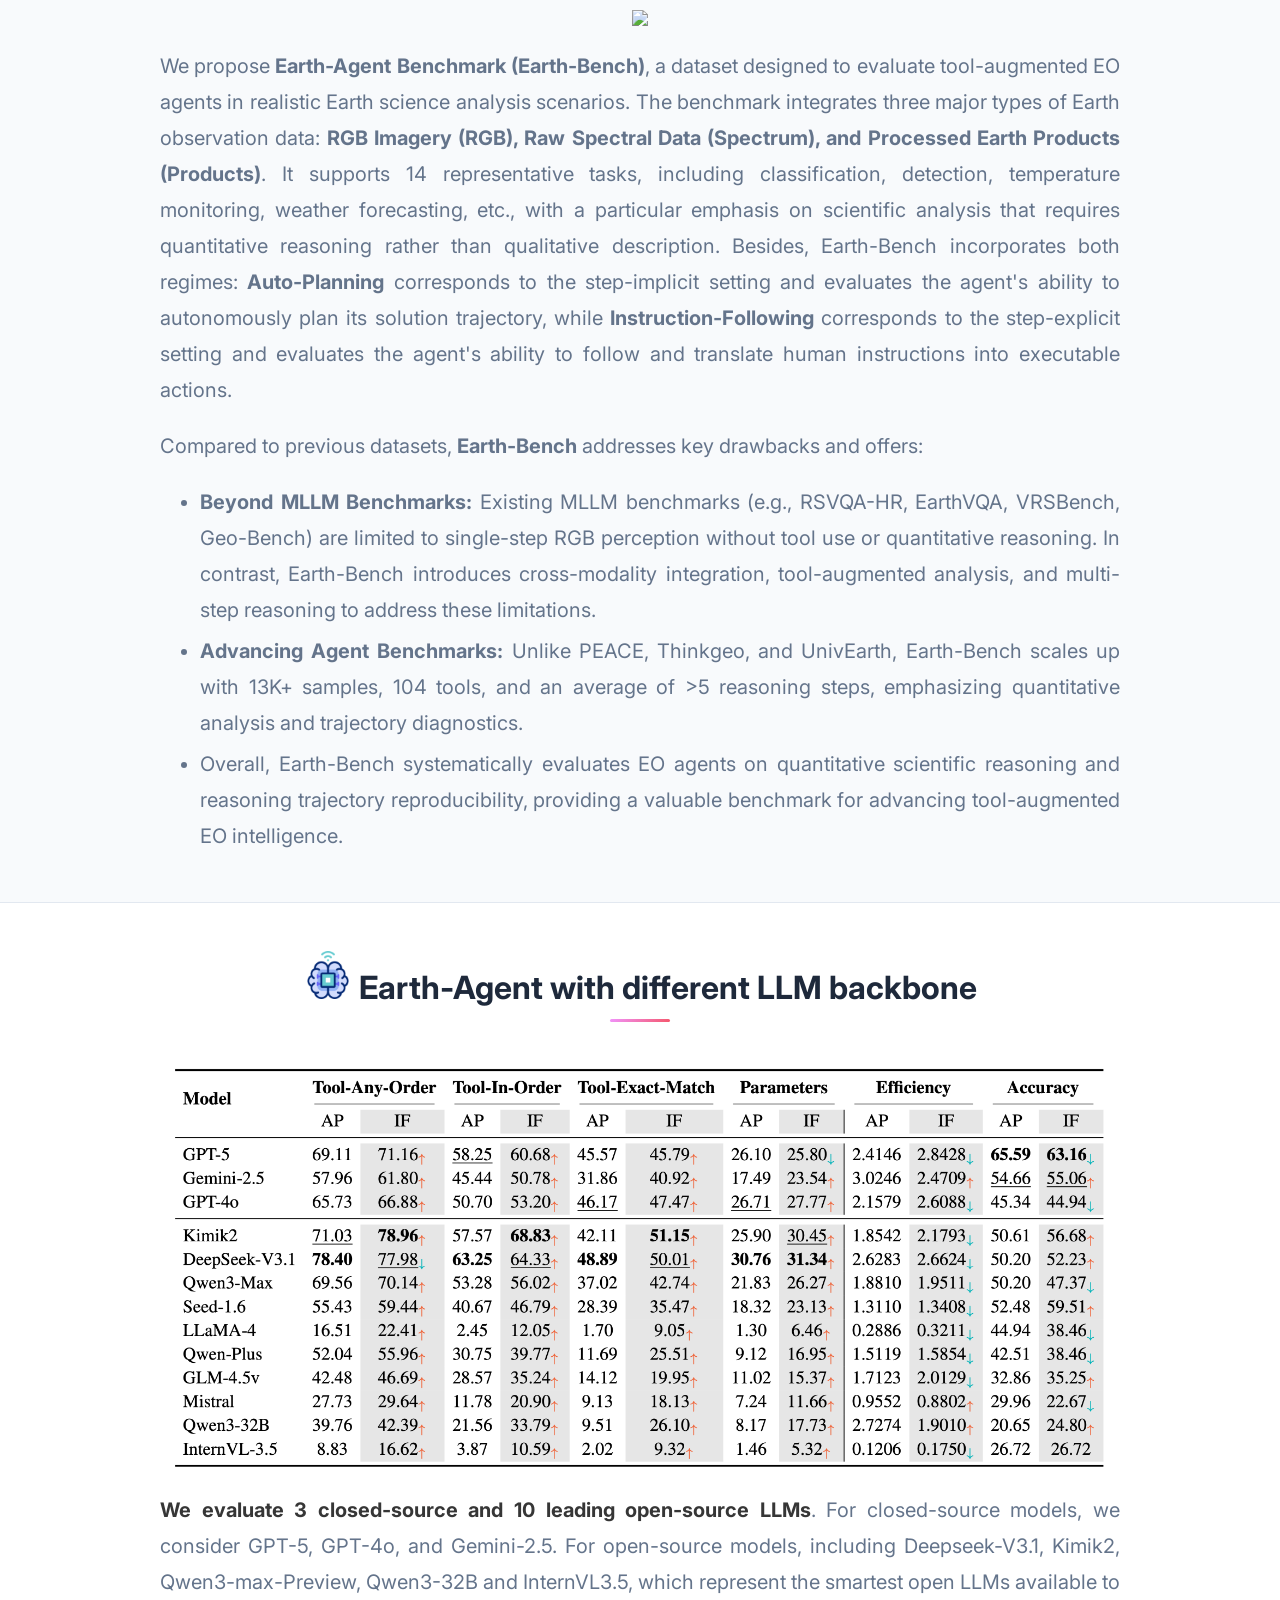
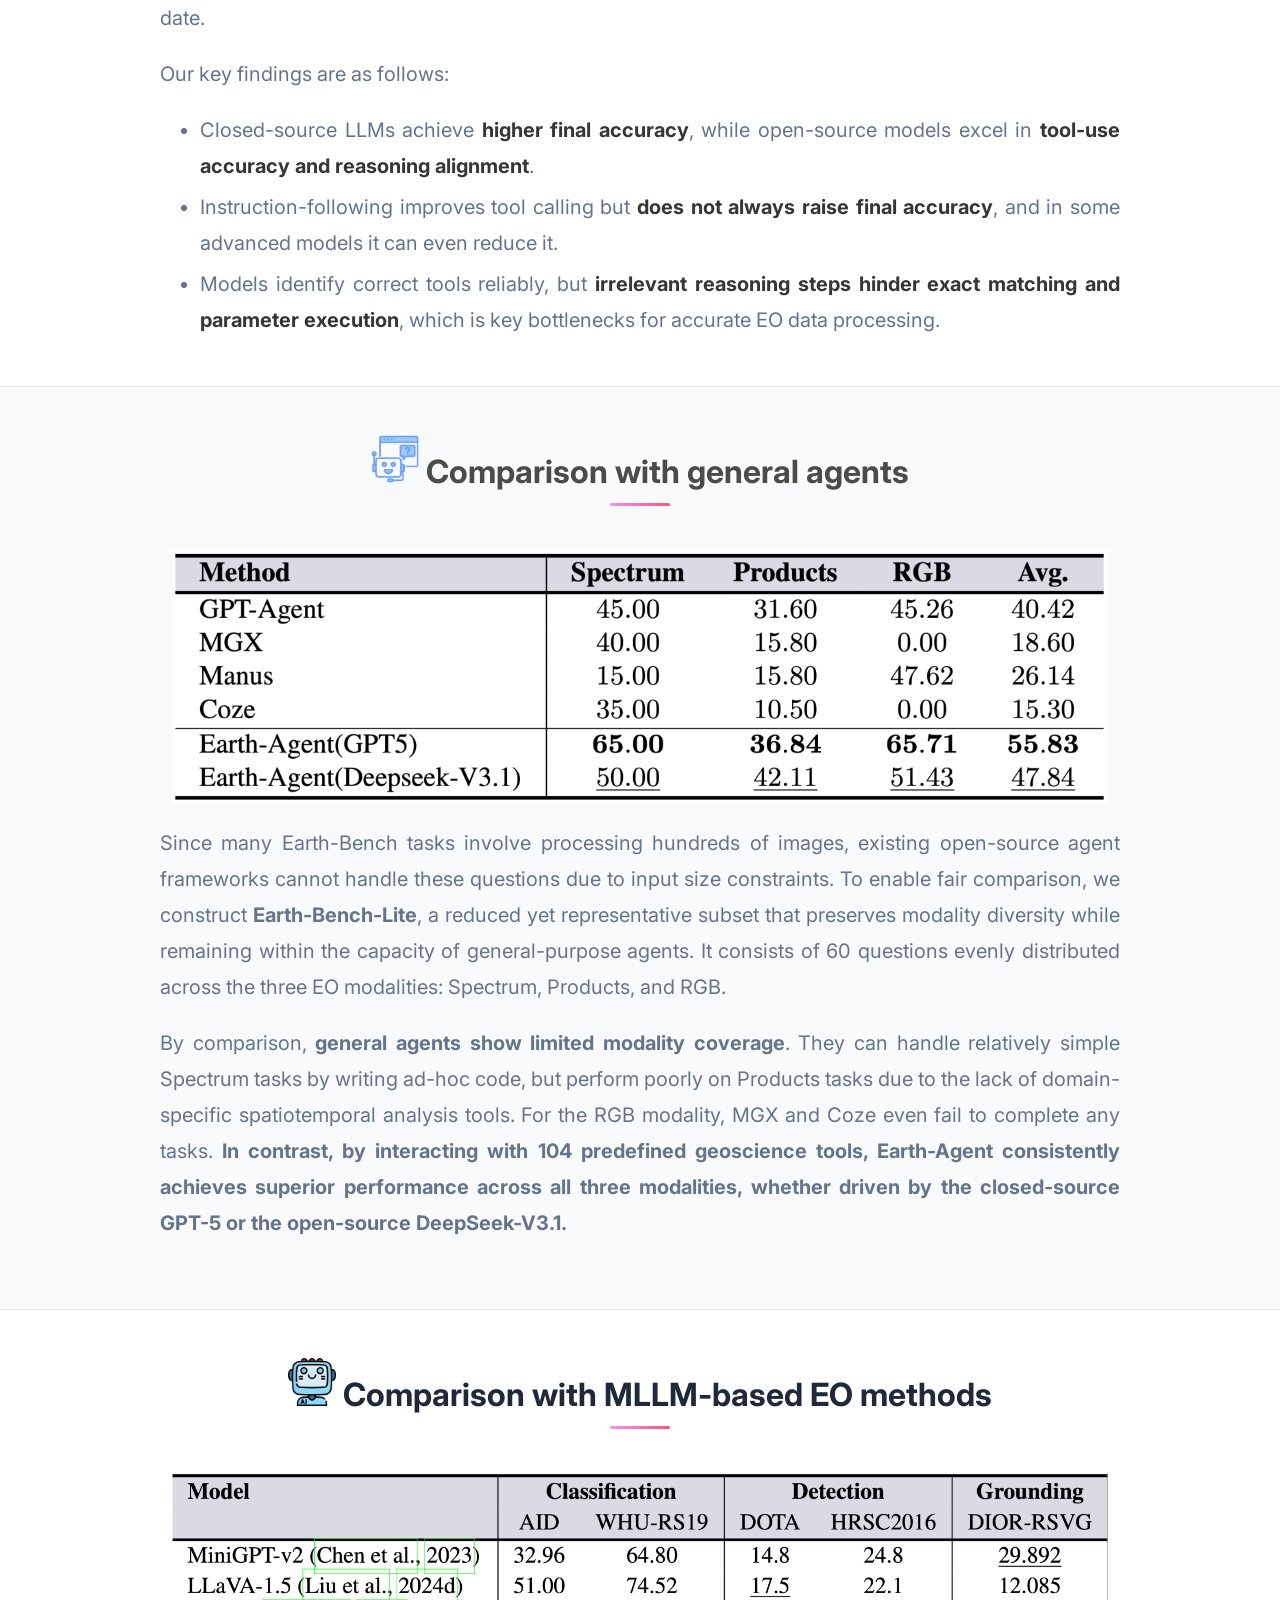
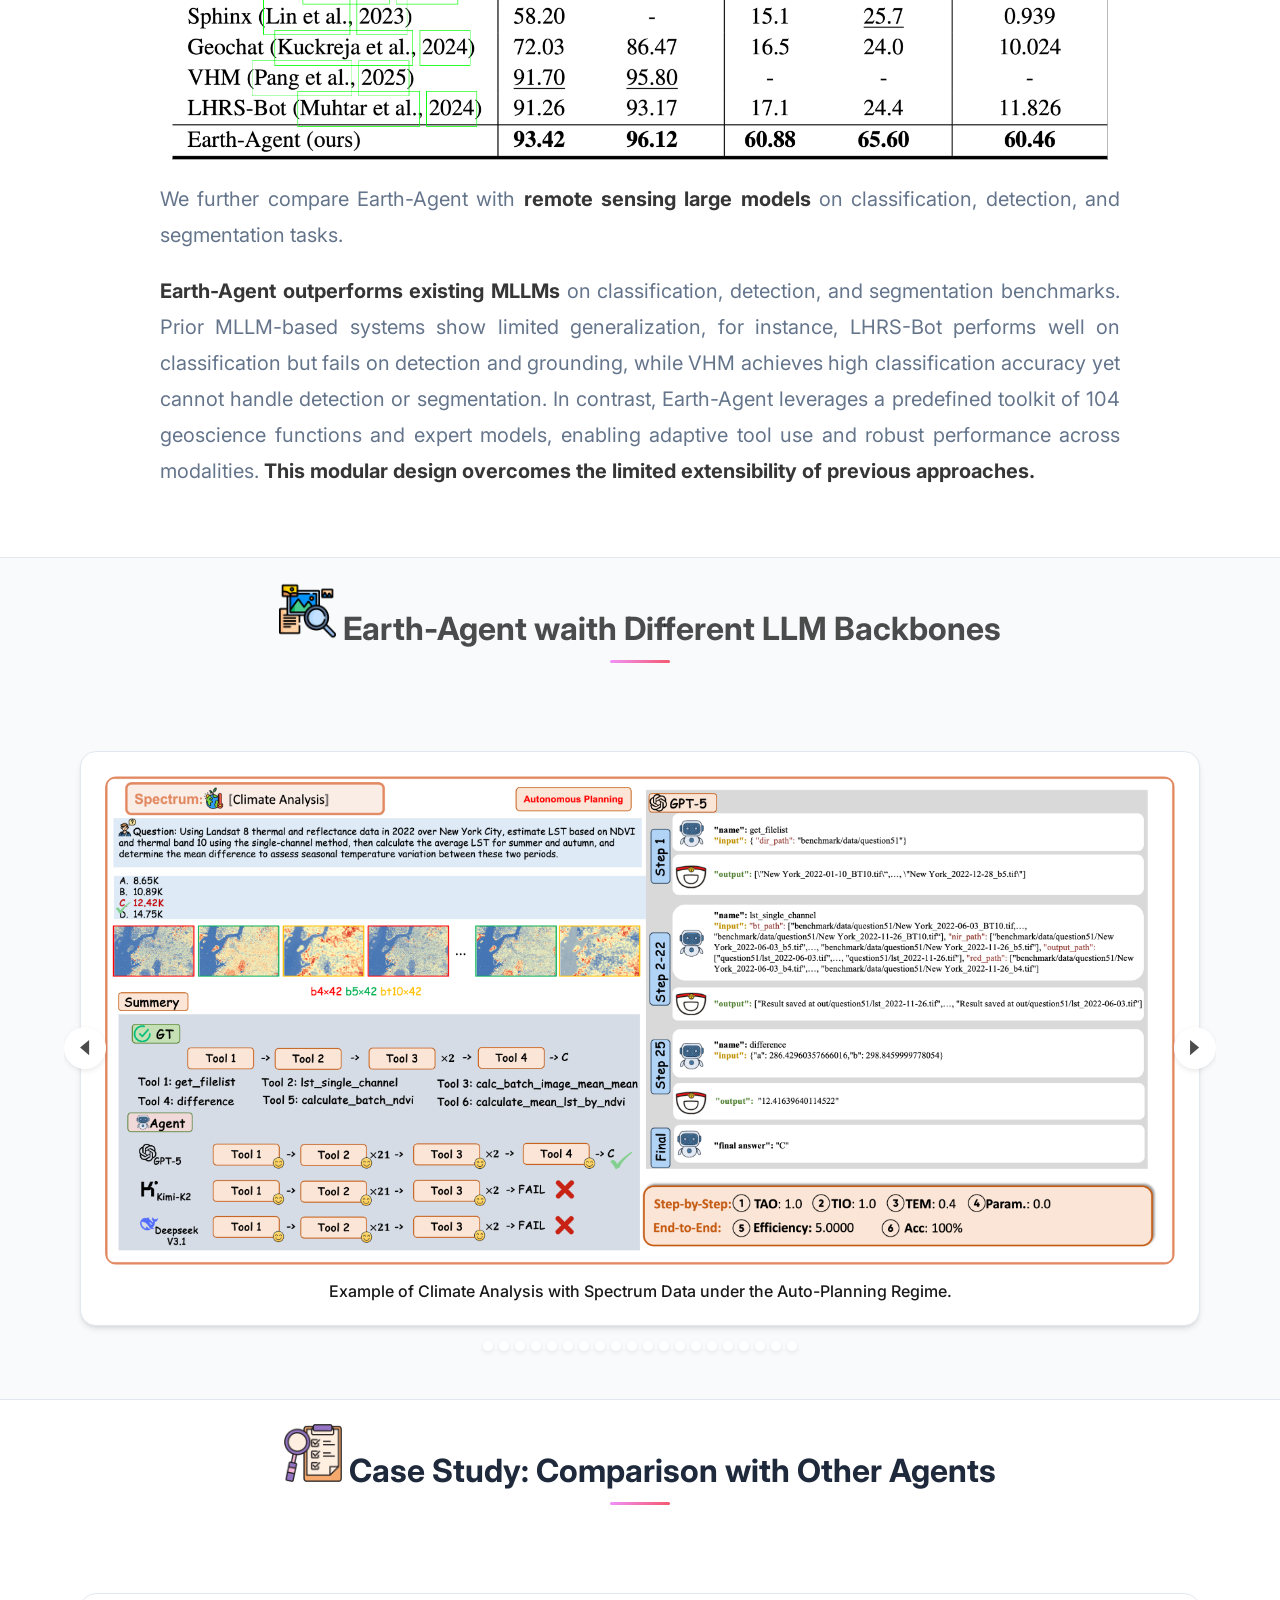
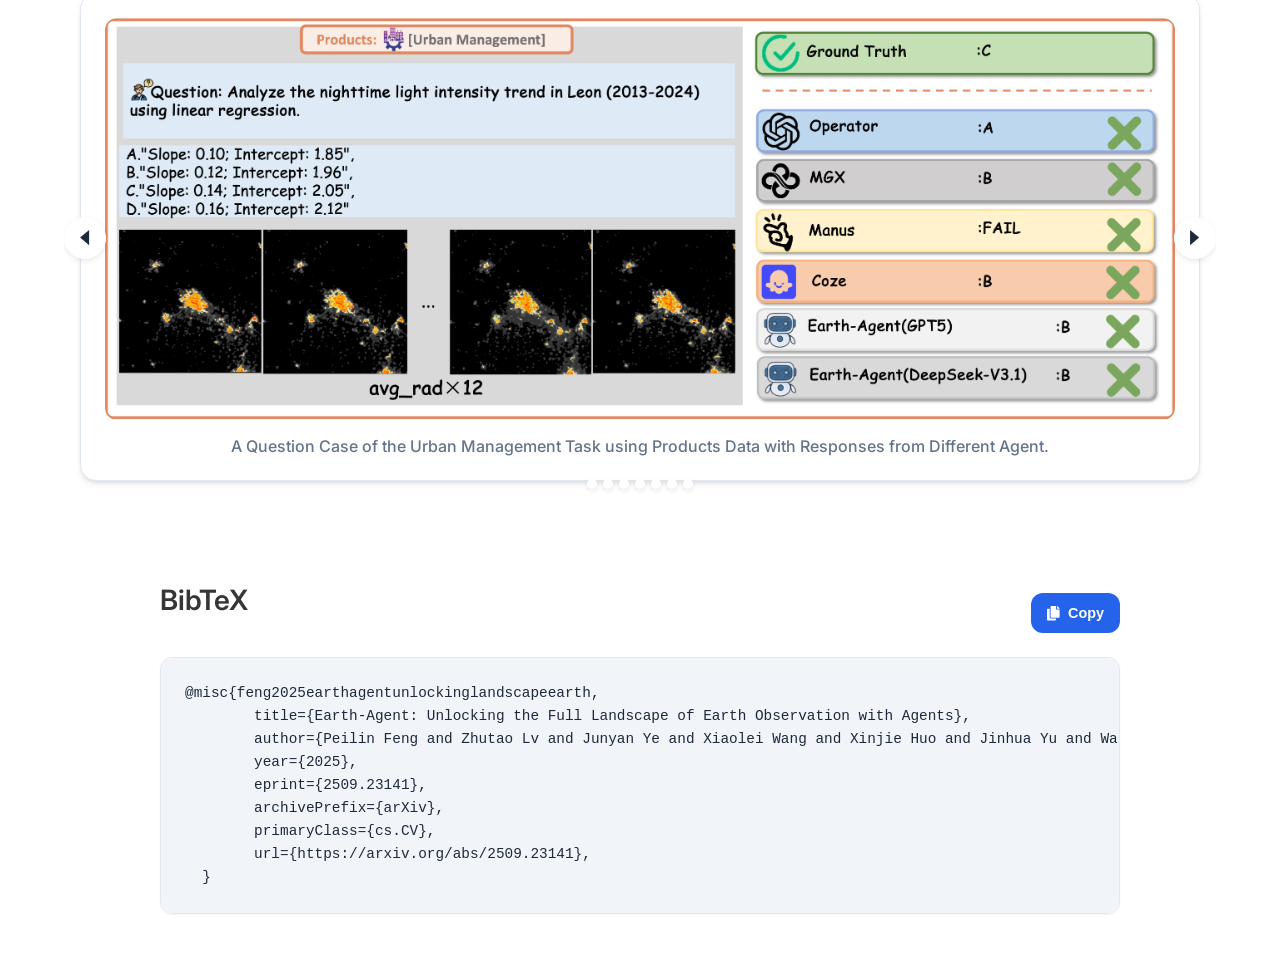
==== commit 60c6c0d5: "v1.4.1" ====
--- a/index.html
+++ b/index.html
@@ -255,7 +255,7 @@
                 <span class="icon">
                   <i class="fas fa-database"></i>
                 </span>
-                <span>dataset</span>
+                <span>Dataset</span>
               </a>
             </span>
             </div>
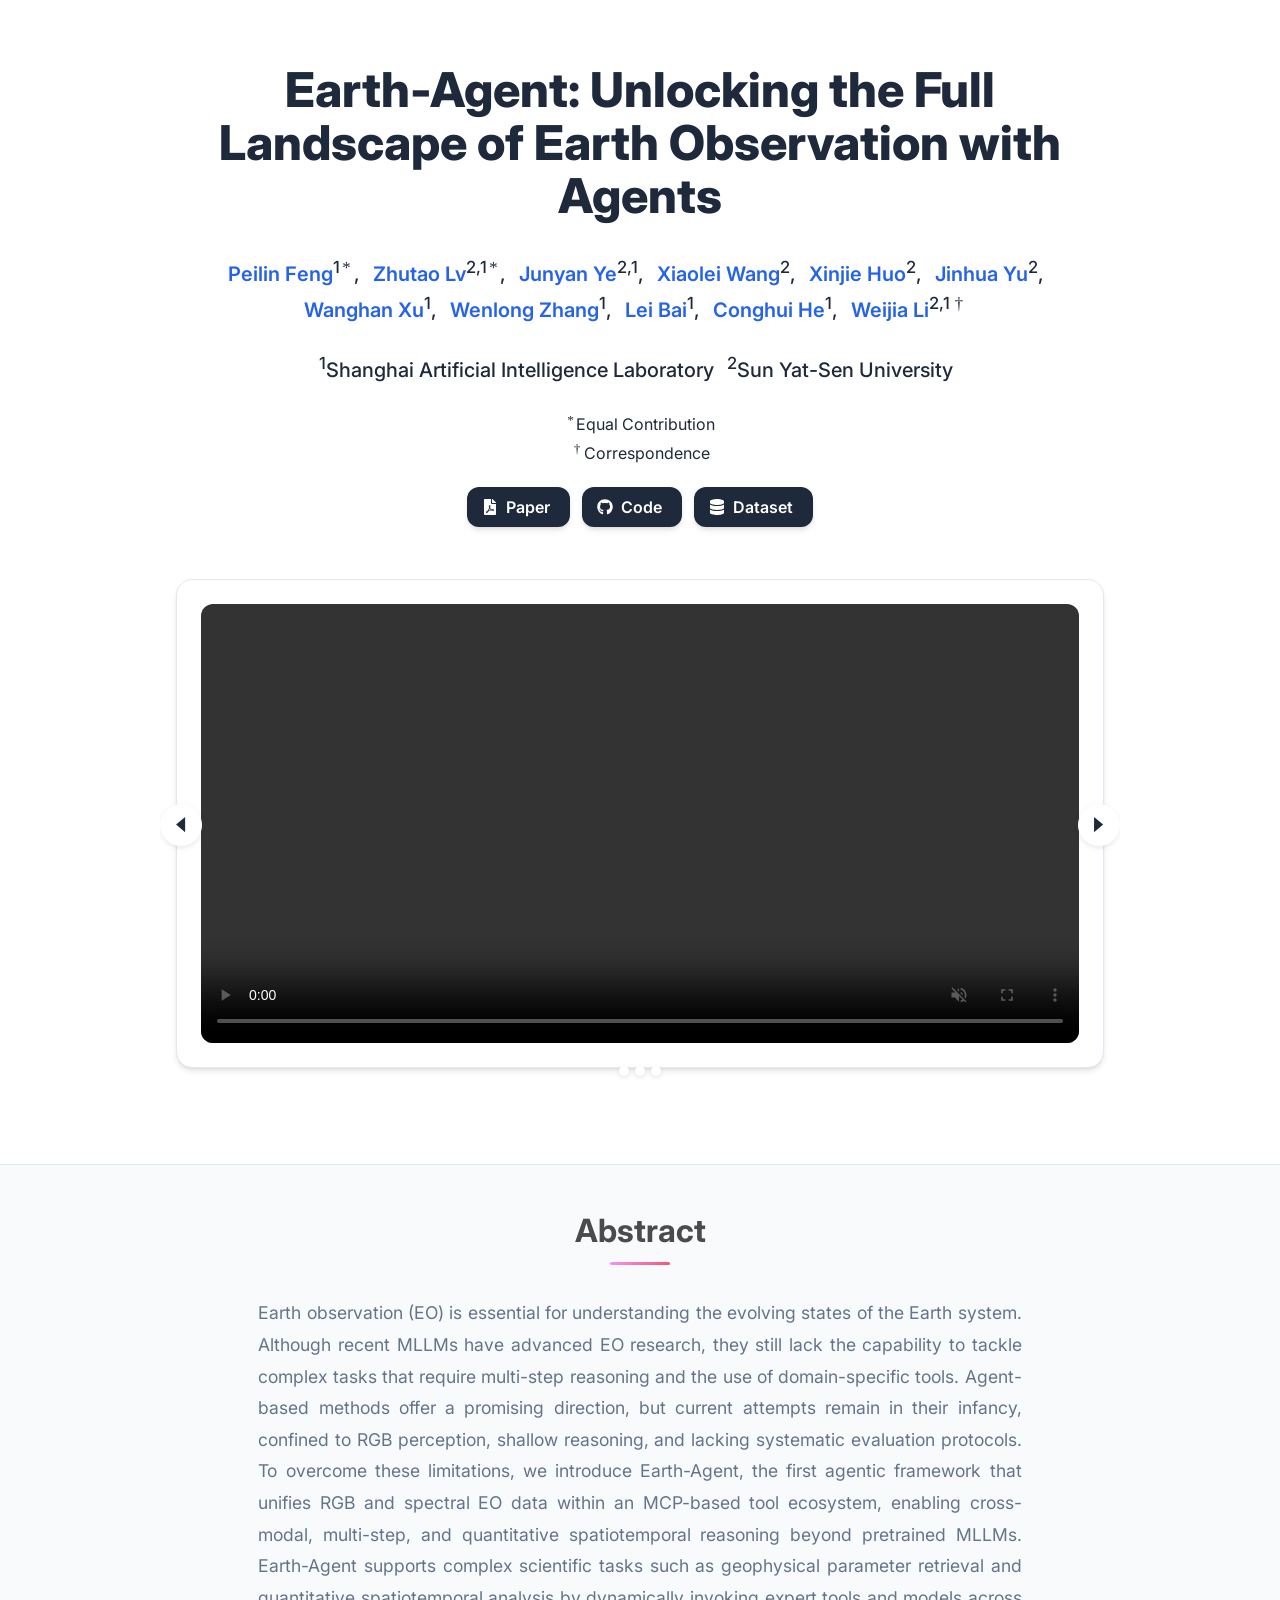
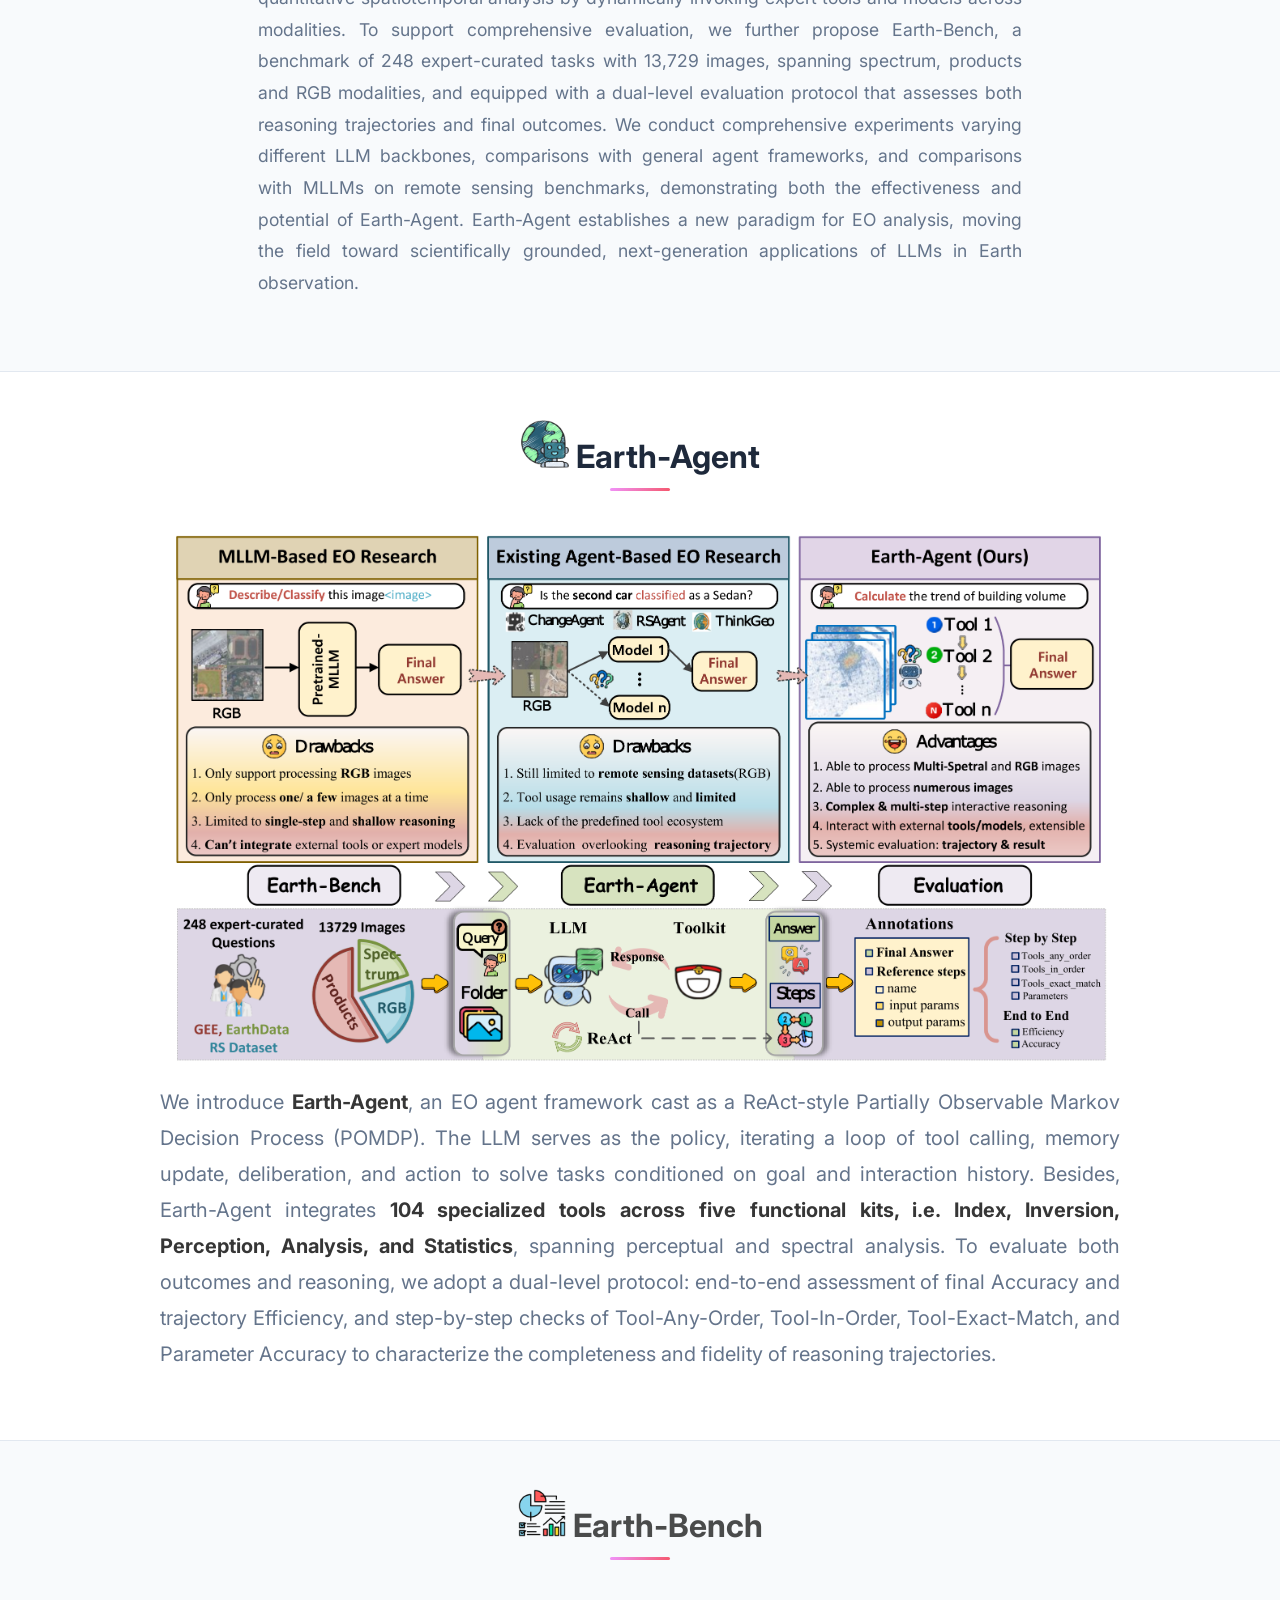
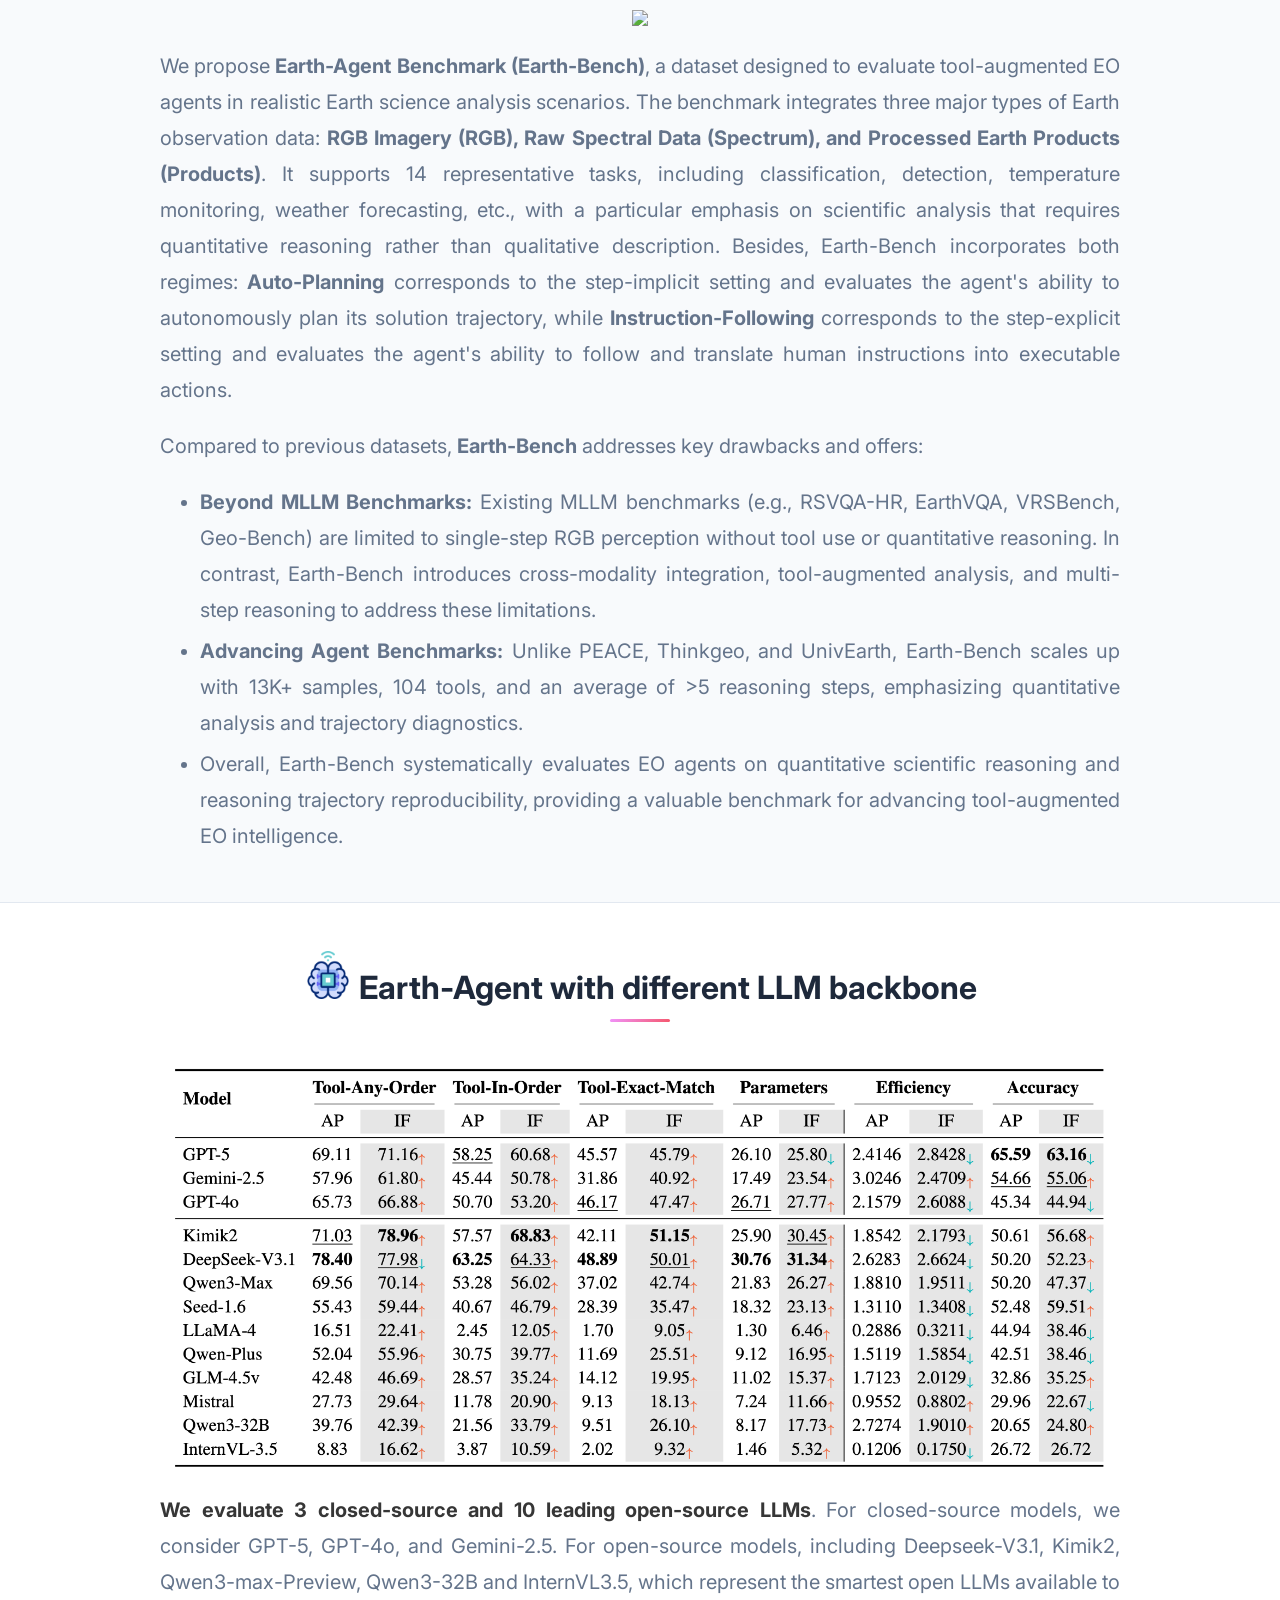
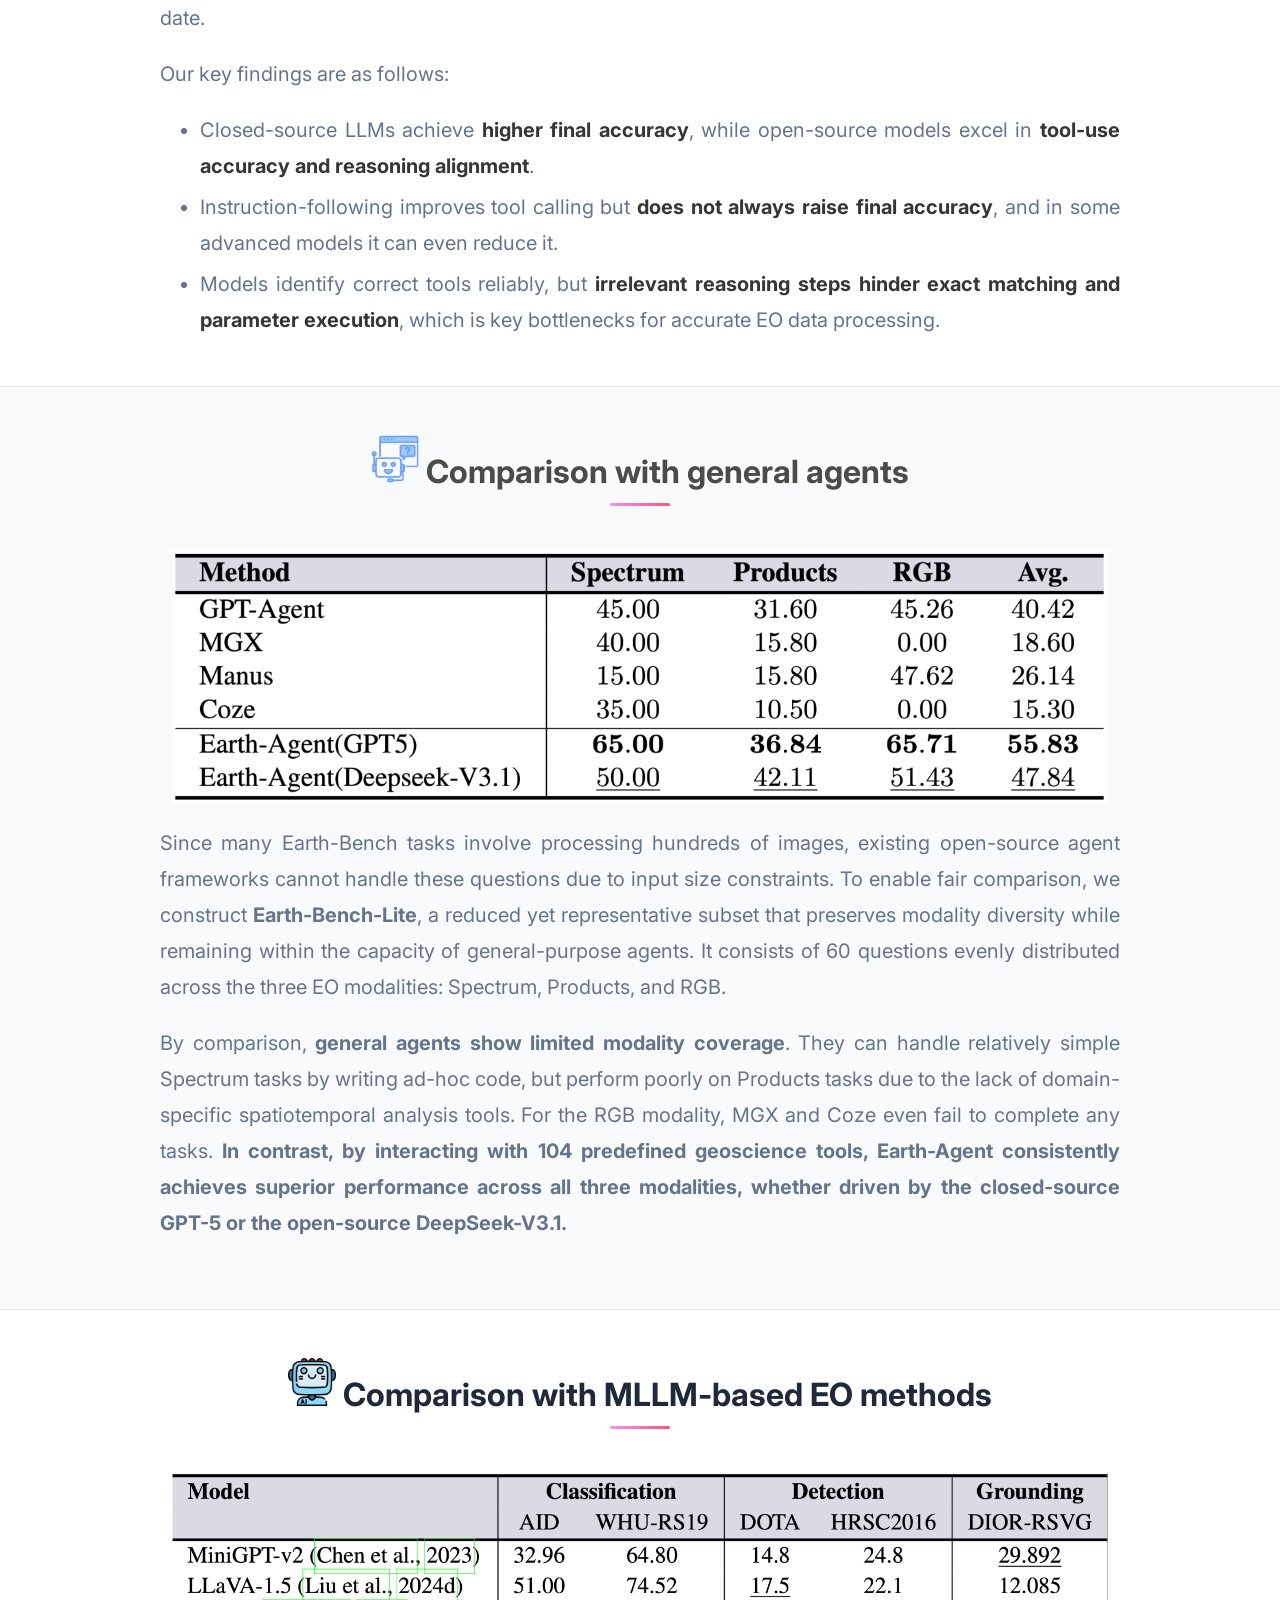
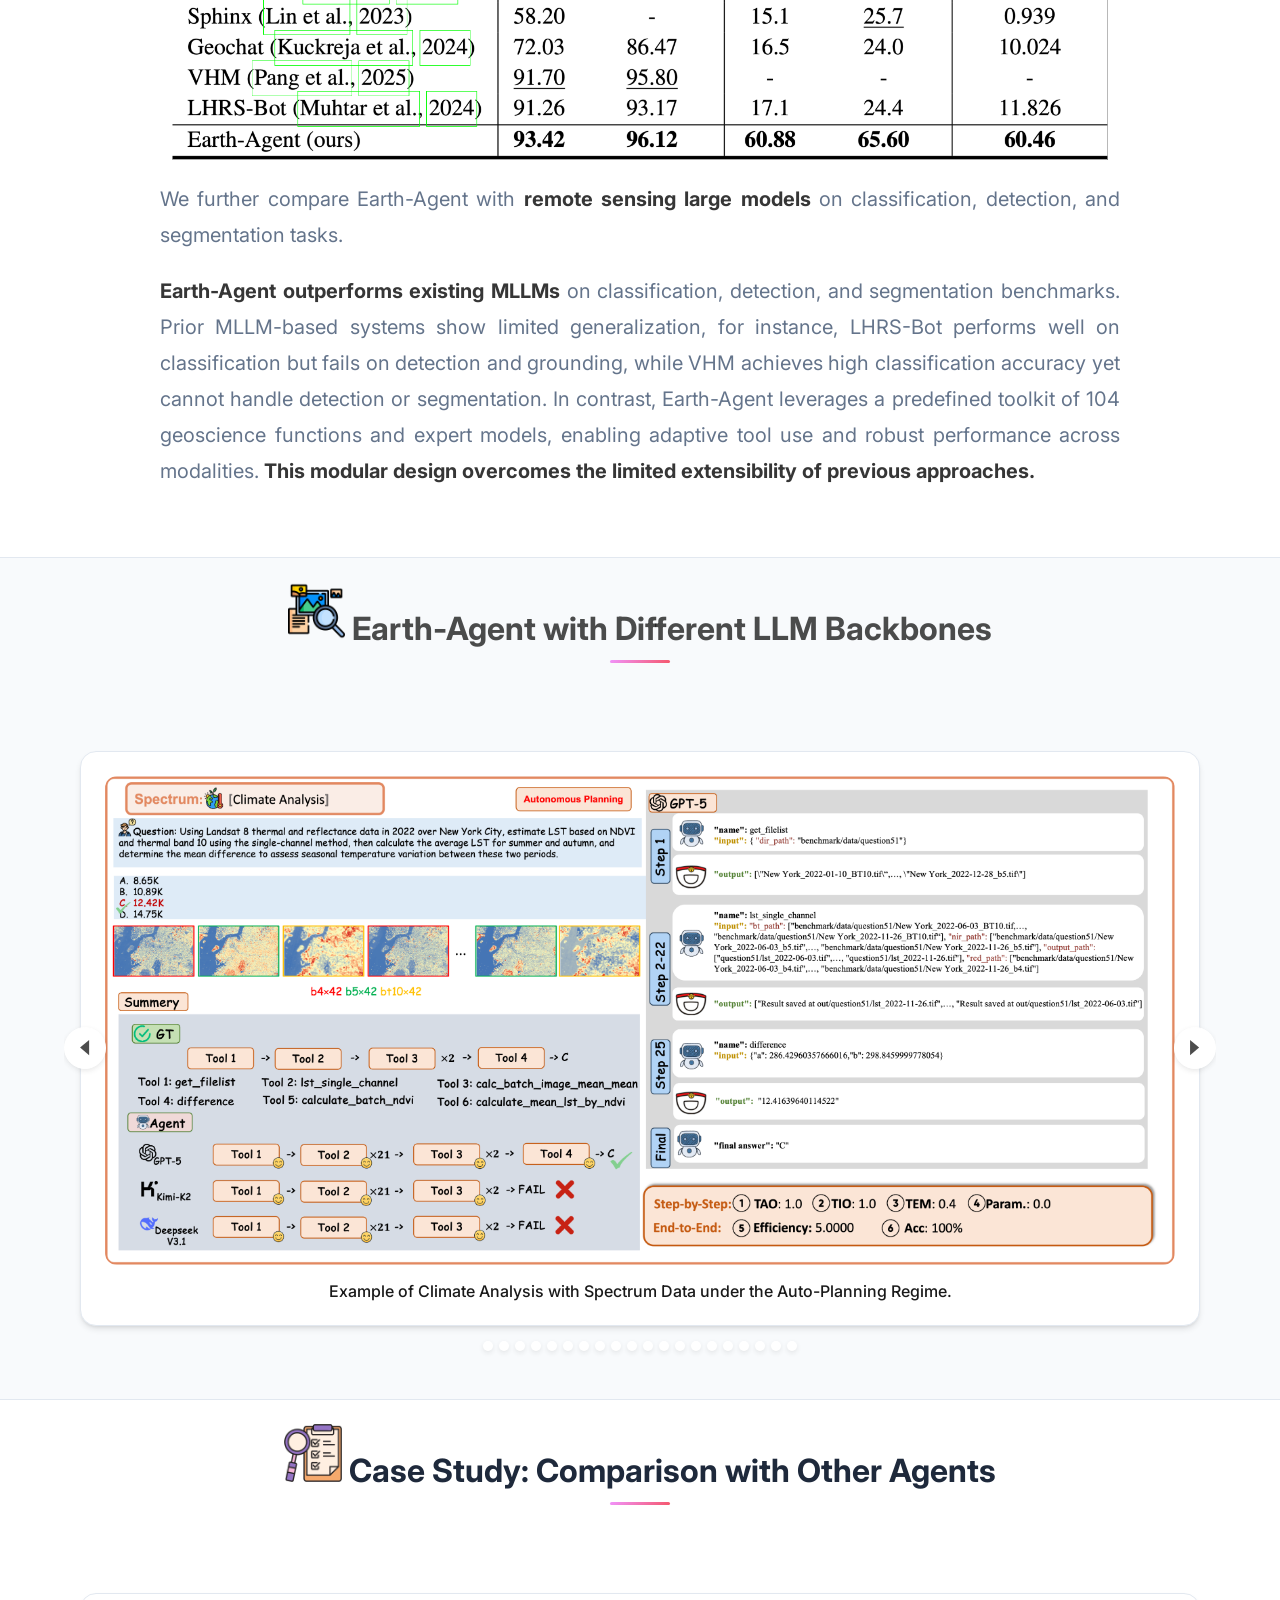
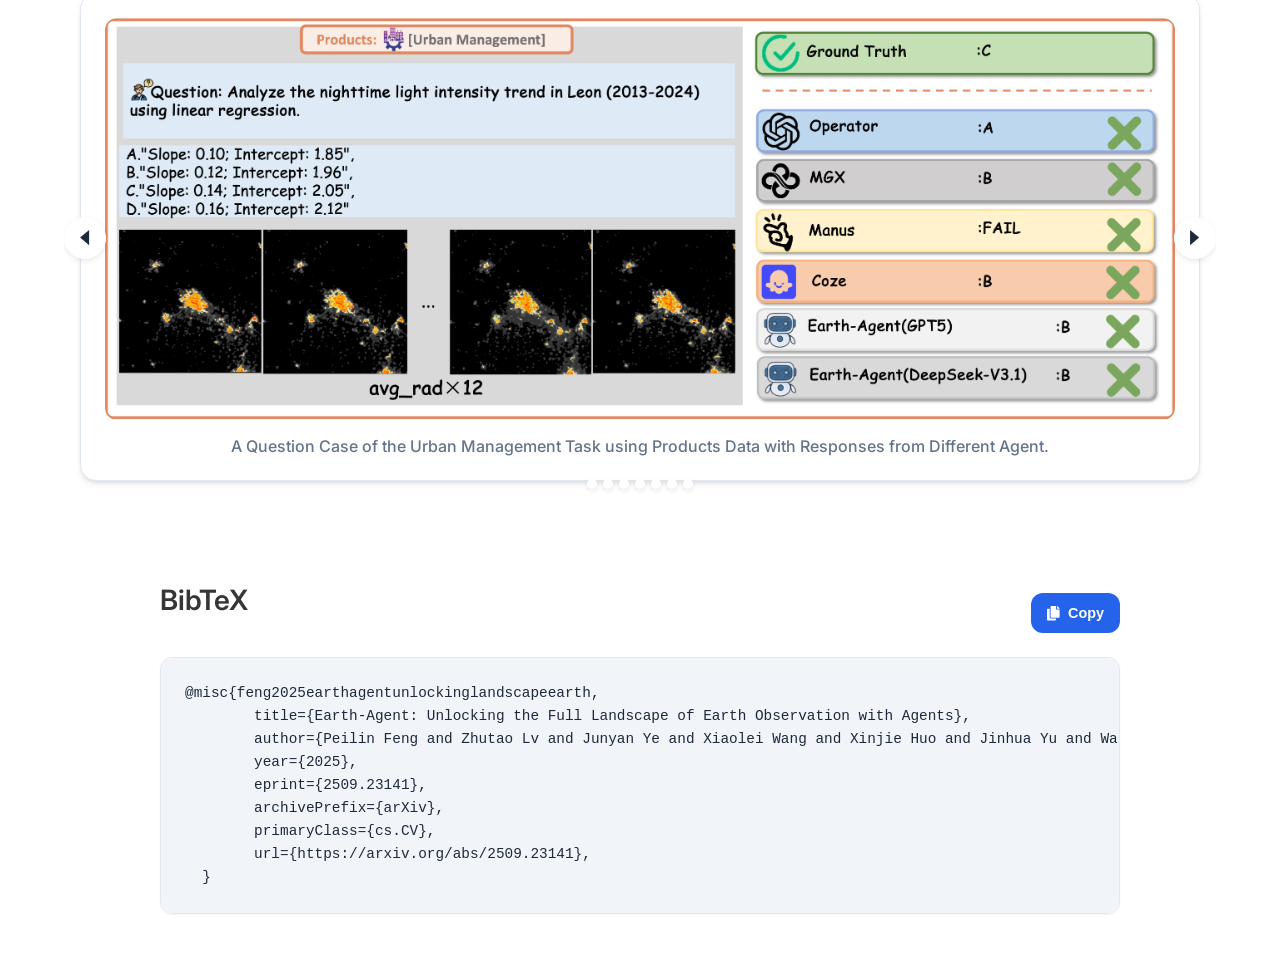
==== commit 74fff400: "v1.4.2" ====
--- a/index.html
+++ b/index.html
@@ -474,7 +474,7 @@
         <div class="column is-five-fifths">
           <h2 class="title is-3">
         <img src="static/images/research.png " style="max-width: 5%; height: auto"/>
-        Earth-Agent waith Different LLM Backbones
+        Earth-Agent with Different LLM Backbones
       </h2>
         </div>
       </div>
